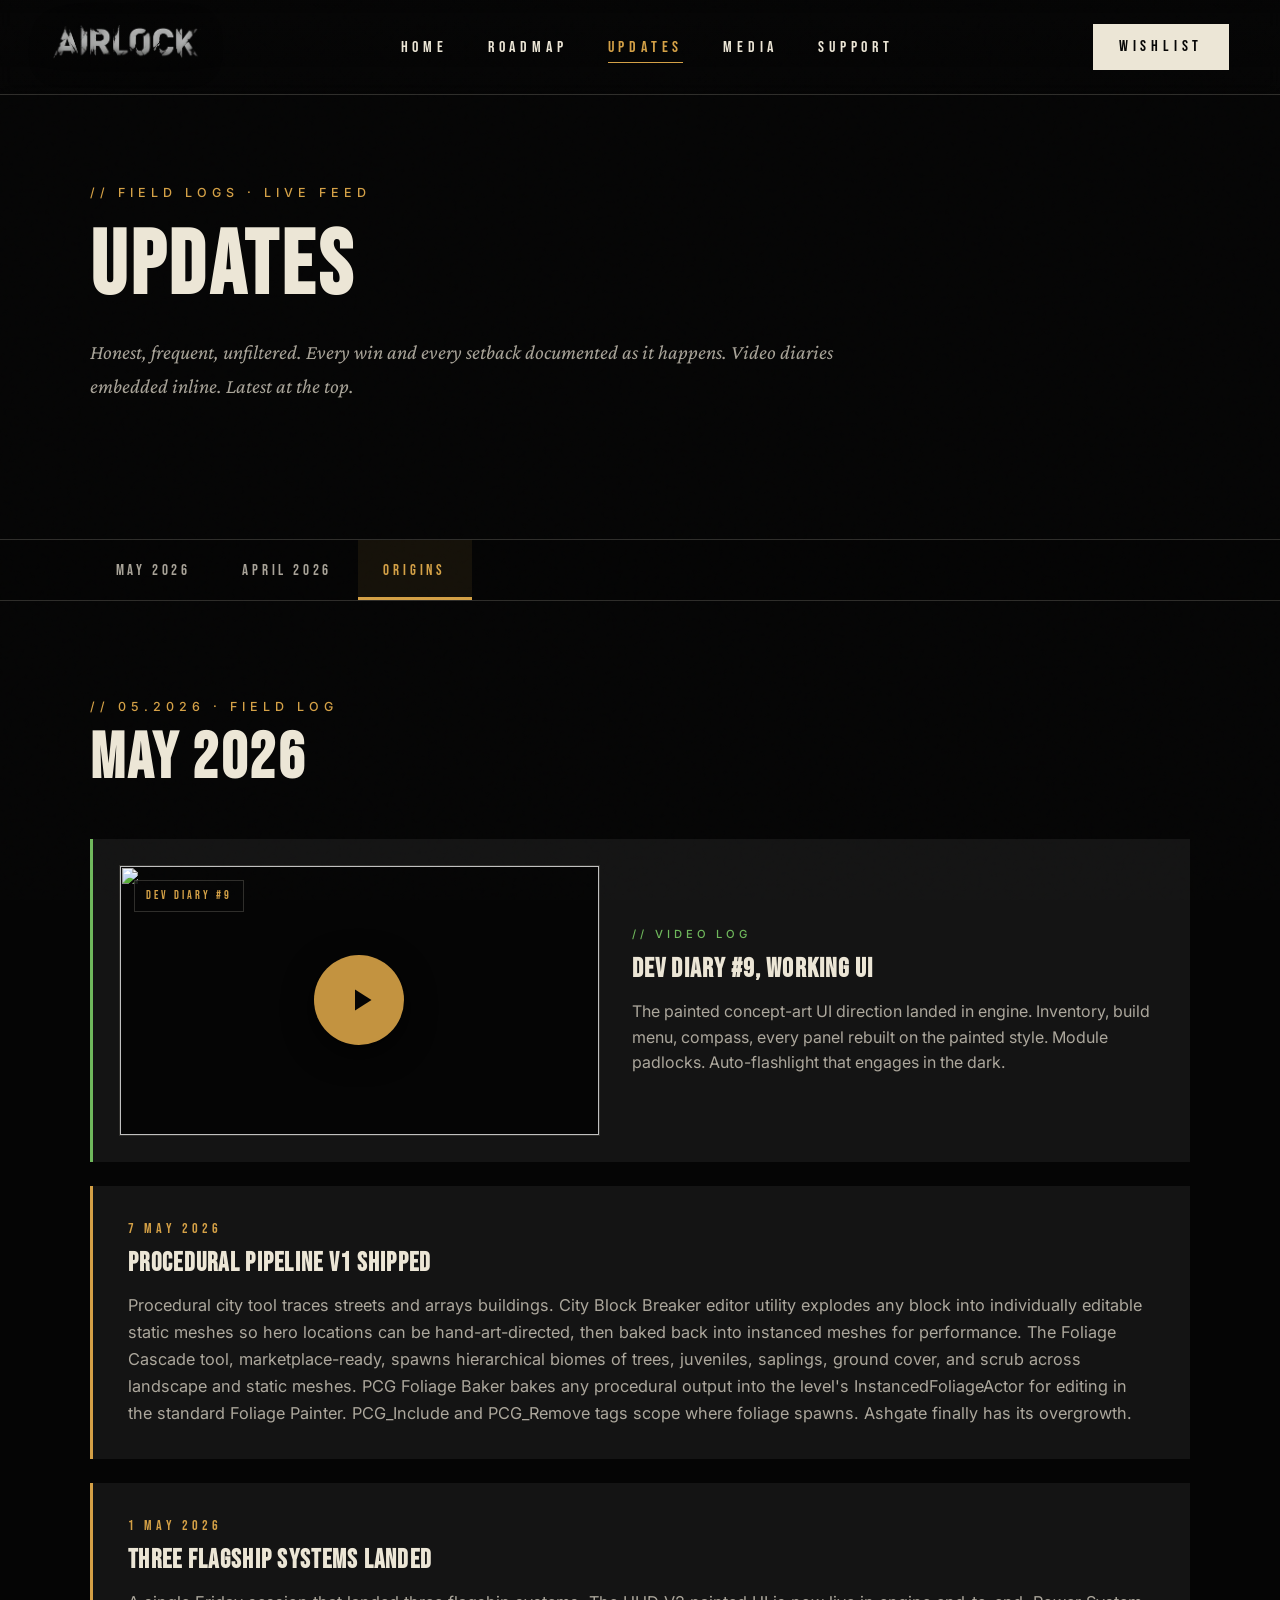
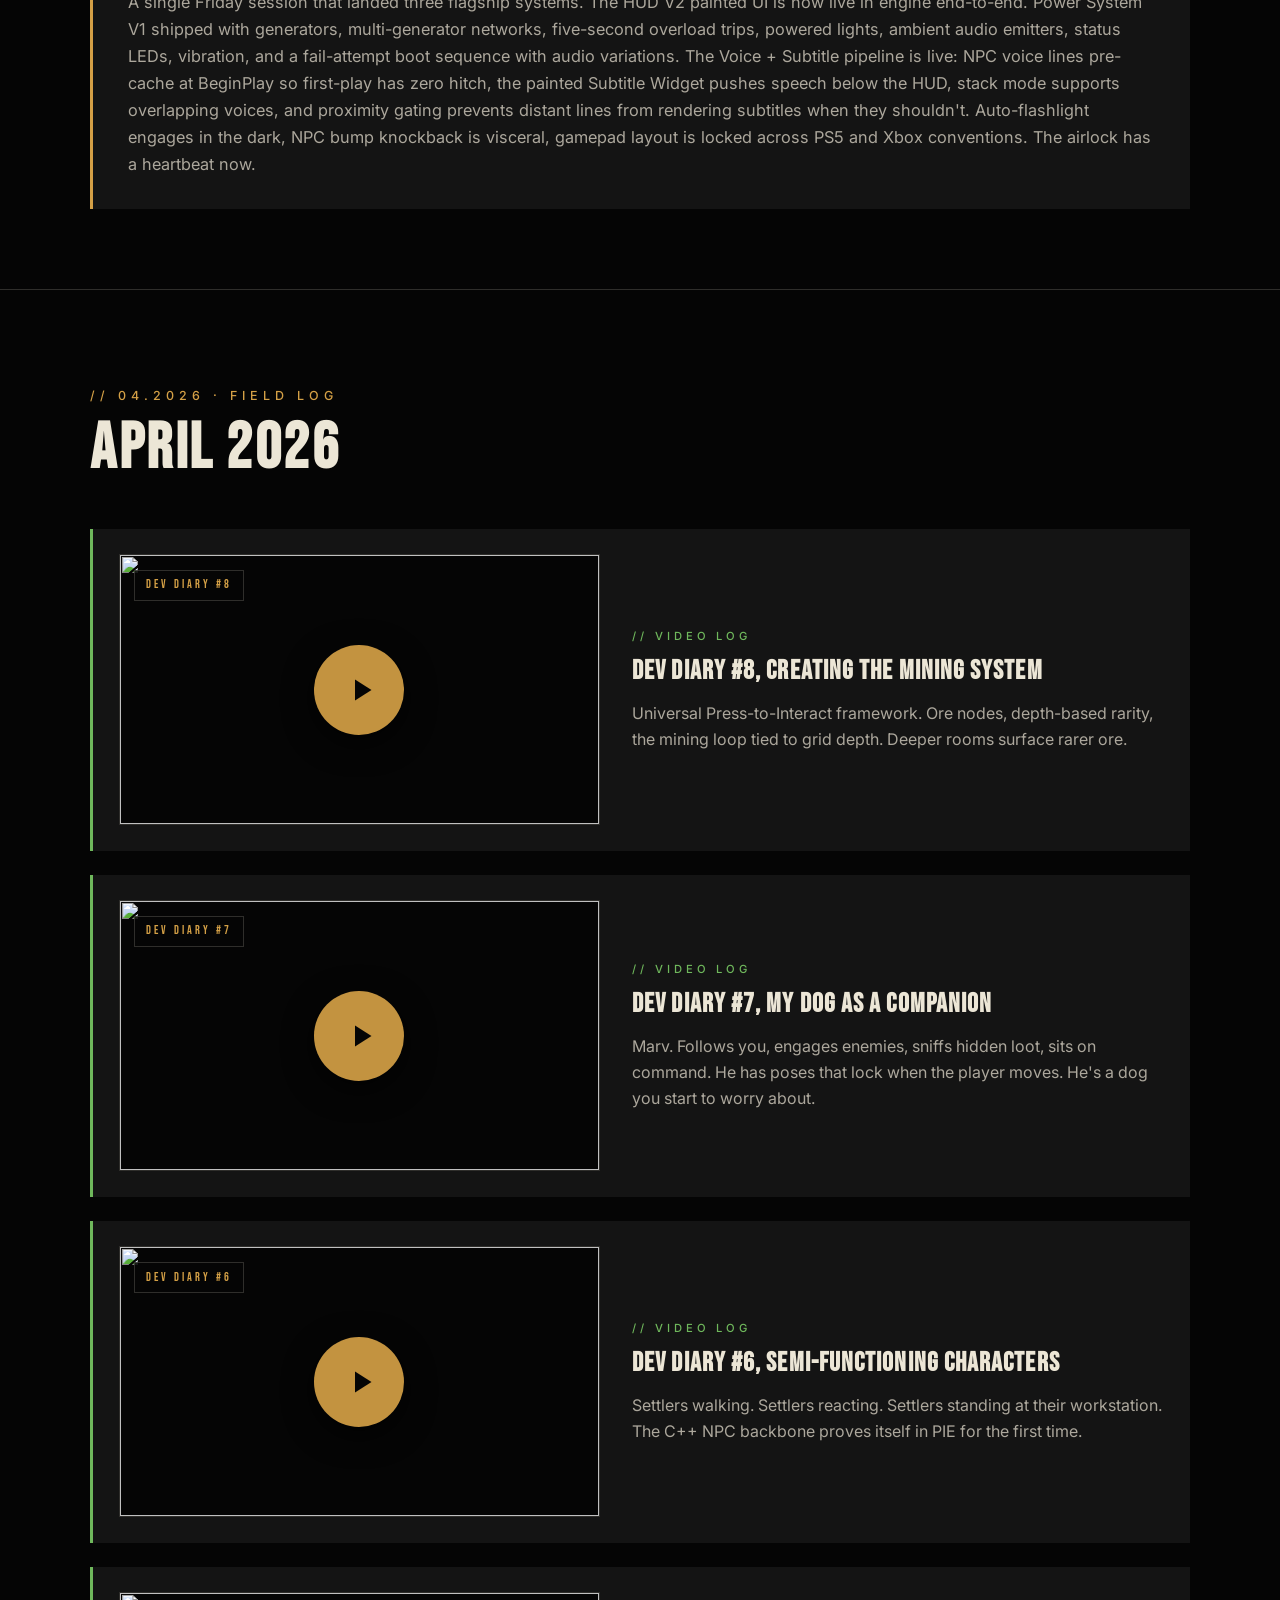
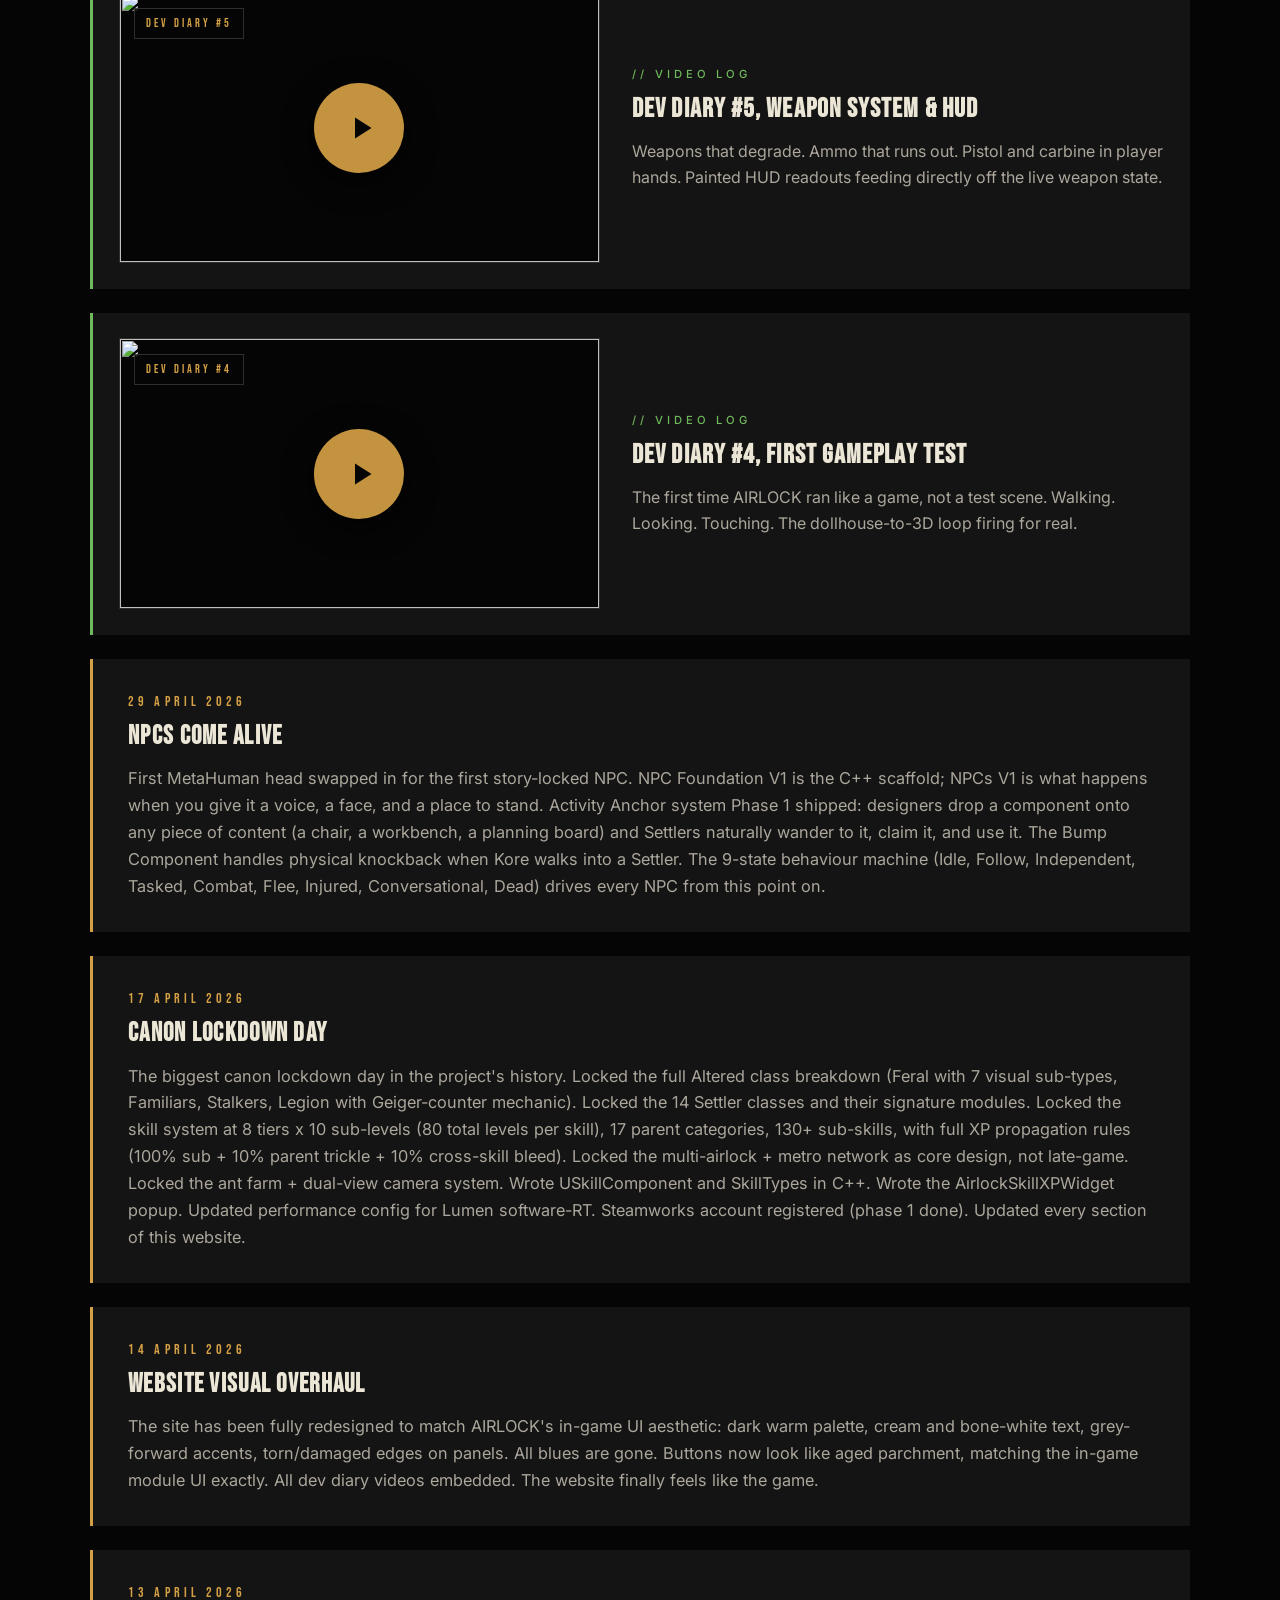
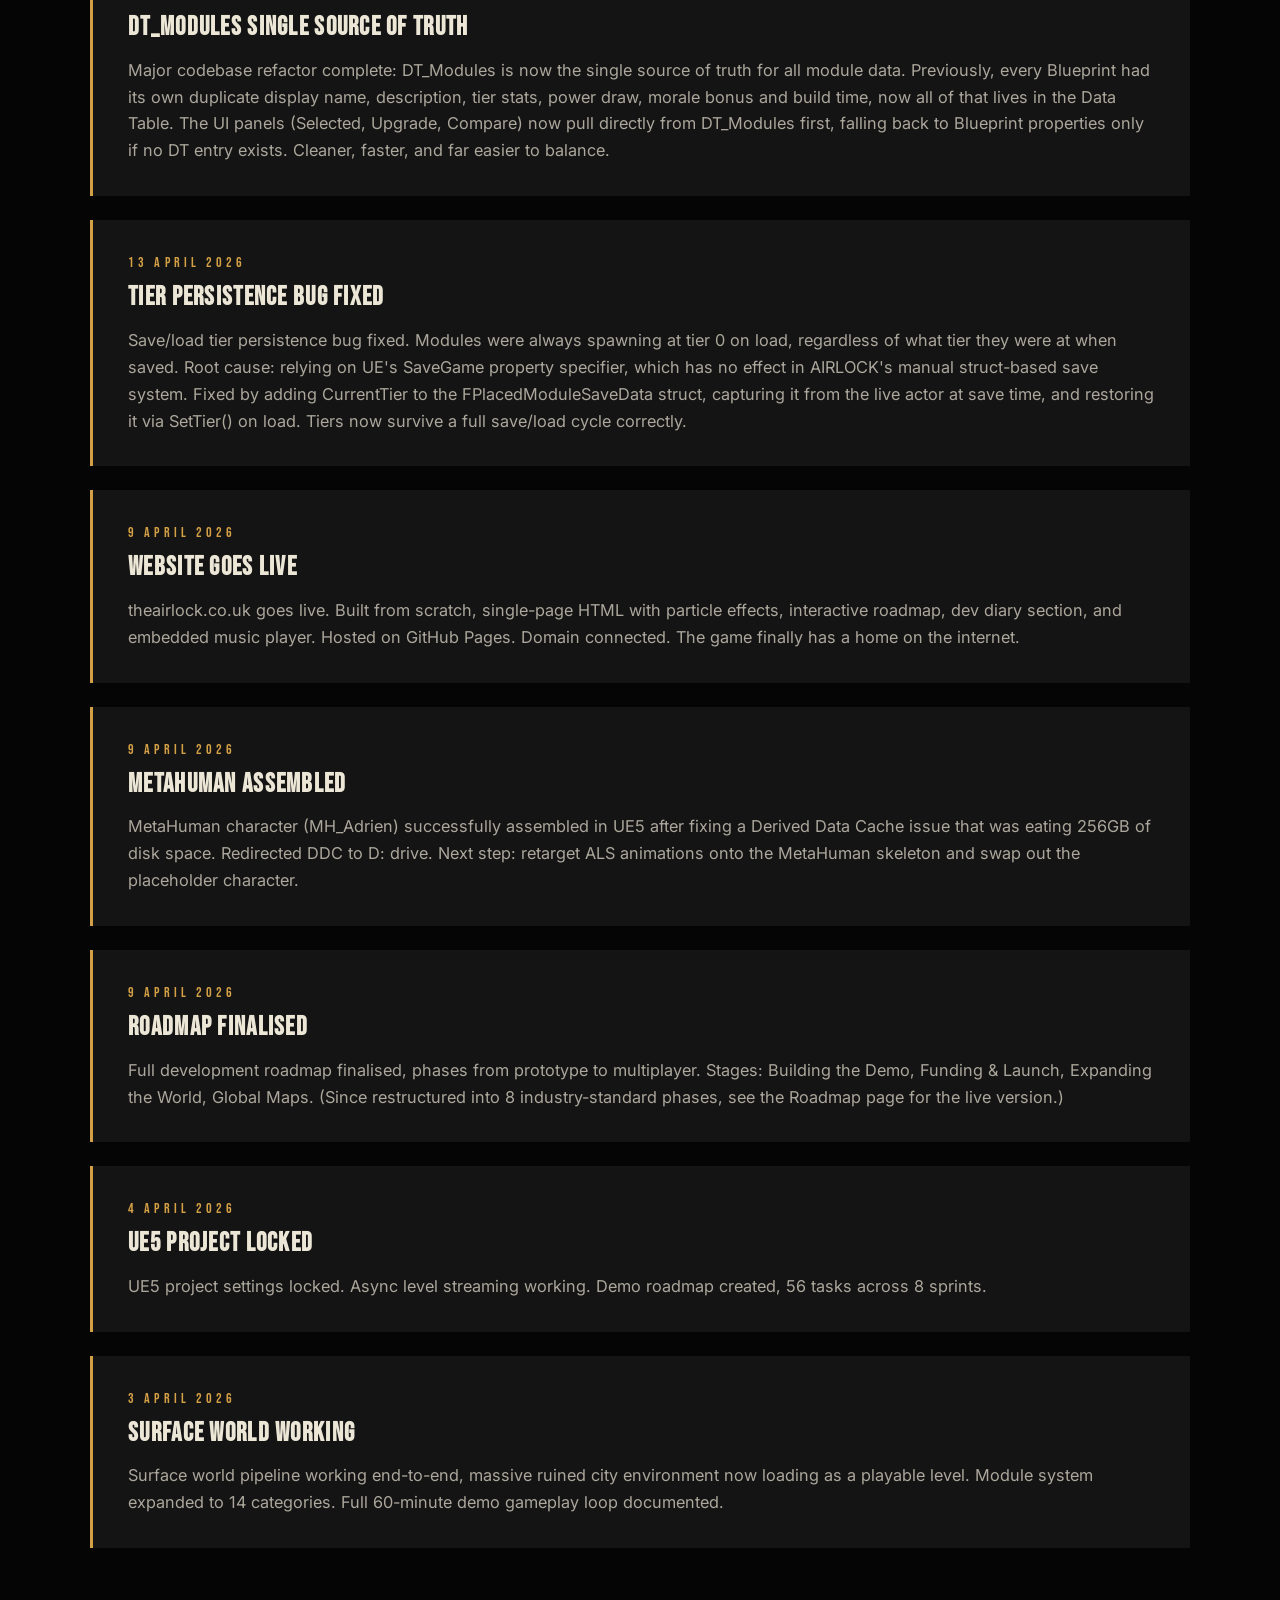
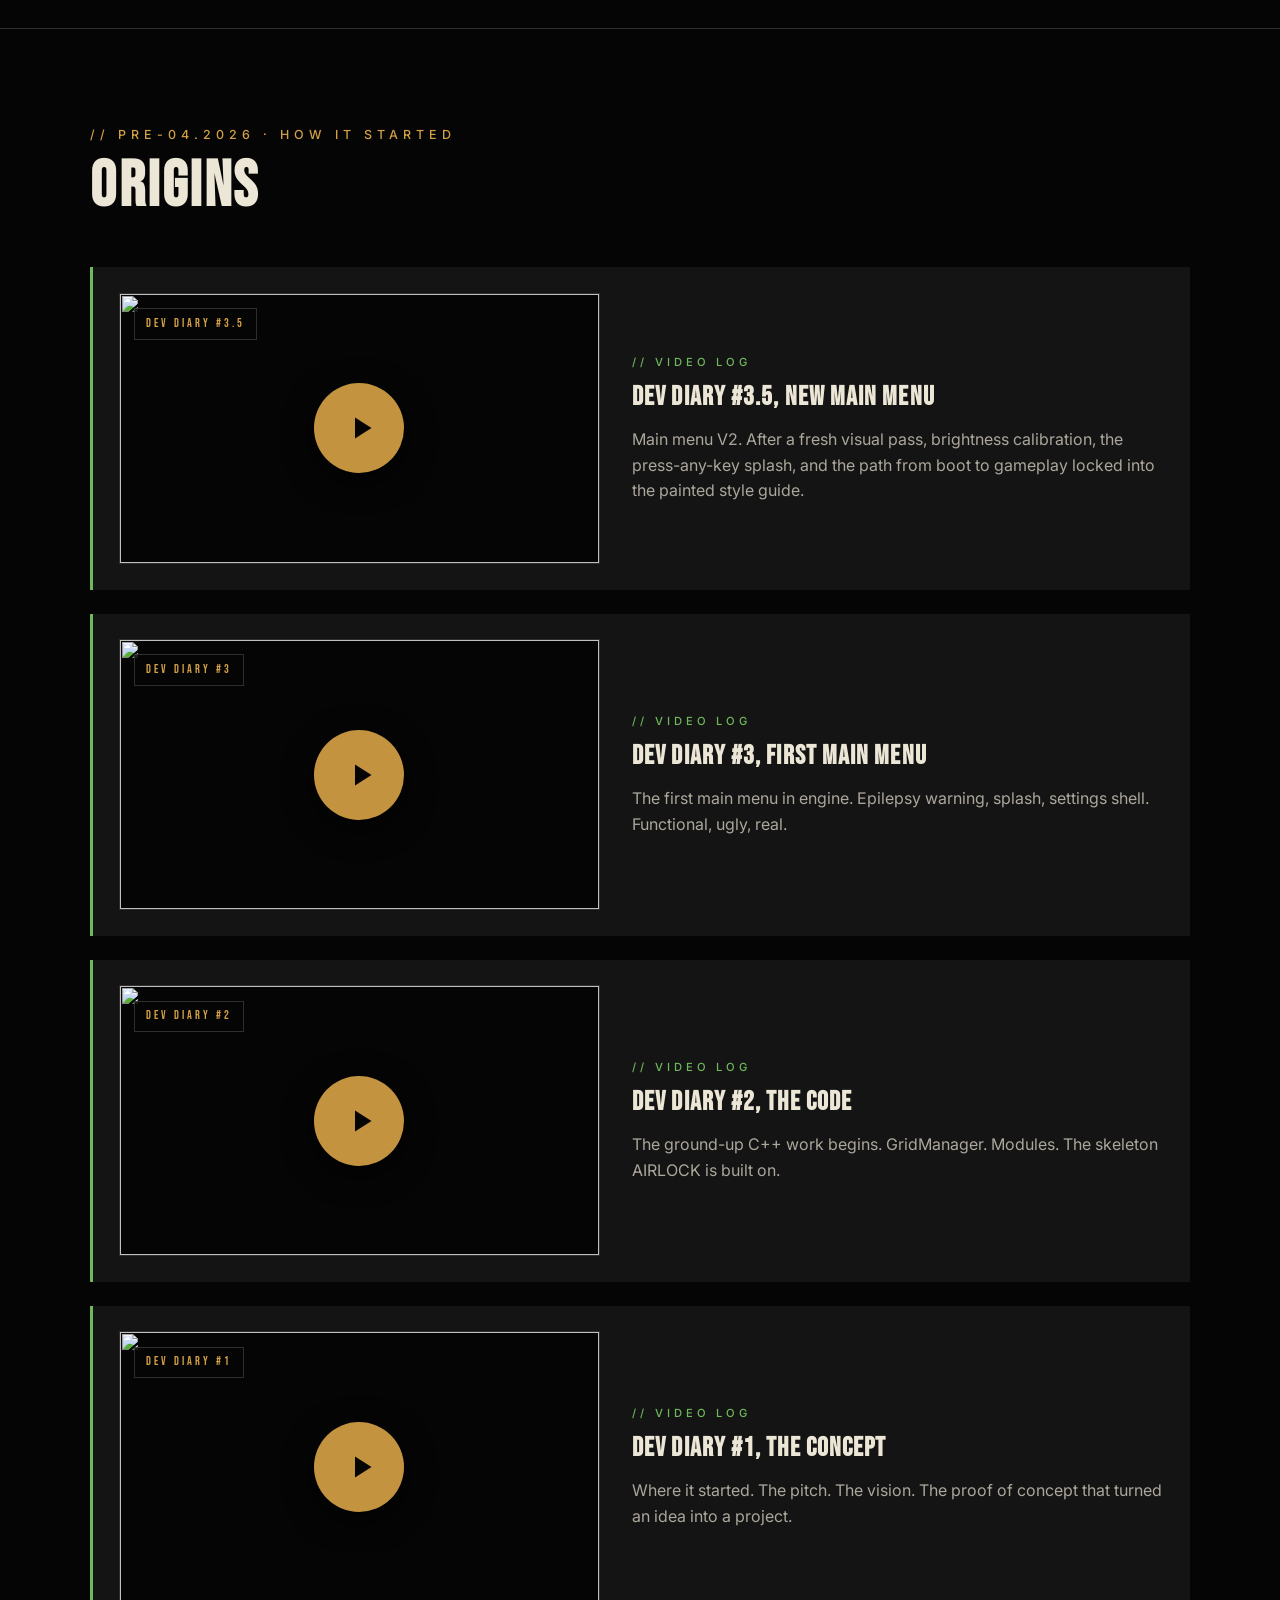
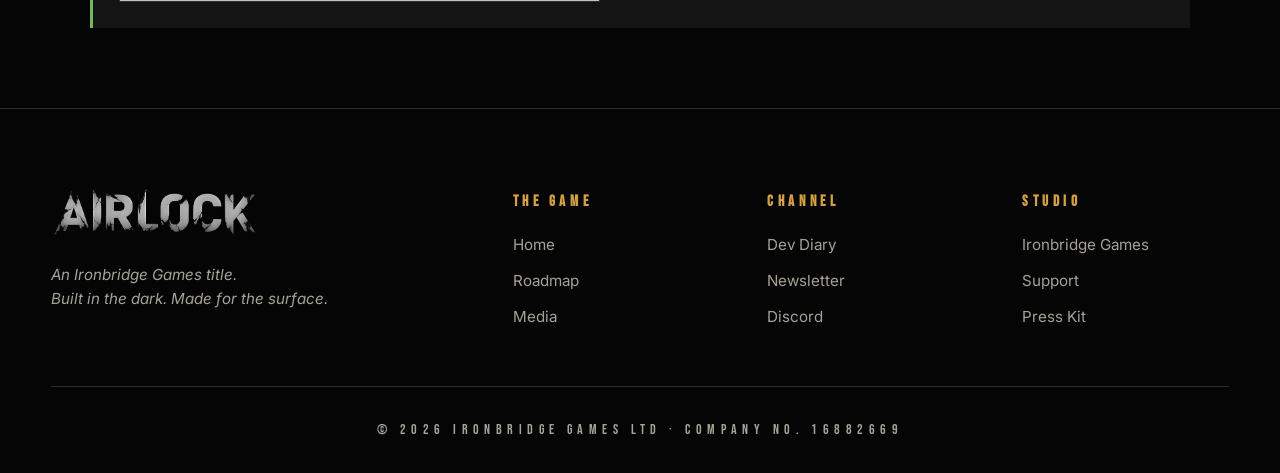
==== diary.html @ 24db6b89 "Comitting new site Updated Airlock Website, added more lore, added more Media." ====
<!DOCTYPE html>
<html lang="en">
<head>
    <meta charset="UTF-8">
    <meta name="viewport" content="width=device-width, initial-scale=1.0">
    <title>AIRLOCK , Dev Diary</title>
    <meta name="description" content="Honest, frequent, unfiltered AIRLOCK development updates by month.">
    <link rel="preconnect" href="https://fonts.googleapis.com">
    <link rel="preconnect" href="https://fonts.gstatic.com" crossorigin>
    <link href="https://fonts.googleapis.com/css2?family=Bebas+Neue&family=Crimson+Pro:ital,wght@0,400;0,500;1,400&family=Inter:wght@300;400;500;600&display=swap" rel="stylesheet">
    <style>
        :root {
            --black: #050505;
            --bg: #0A0A0A;
            --bg-2: #141414;
            --bg-3: #1C1C1C;
            --bone: #ECE6D6;
            --bone-dim: rgba(236, 230, 214, 0.7);
            --bone-faint: rgba(236, 230, 214, 0.18);
            --accent: #D4A046;
            --accent-bright: #E8B86C;
            --green: #6FB85C;
        }
        * { box-sizing: border-box; margin: 0; padding: 0; }
        html { scroll-behavior: smooth; }
        body {
            background: var(--black);
            color: var(--bone);
            font-family: 'Inter', system-ui, sans-serif;
            font-size: 17px;
            line-height: 1.65;
            min-height: 100vh;
            overflow-x: hidden;
        }
        body::before {
            content: '';
            position: fixed;
            inset: 0;
            pointer-events: none;
            opacity: 0.04;
            mix-blend-mode: overlay;
            background-image: url("data:image/svg+xml,%3Csvg viewBox='0 0 200 200' xmlns='http://www.w3.org/2000/svg'%3E%3Cfilter id='n'%3E%3CfeTurbulence type='fractalNoise' baseFrequency='0.85' numOctaves='3' /%3E%3C/filter%3E%3Crect width='100%25' height='100%25' filter='url(%23n)'/%3E%3C/svg%3E");
            z-index: 200;
        }
        nav {
            position: fixed; top: 0; left: 0; right: 0; z-index: 95;
            padding: 1.5rem 4%; display: flex; align-items: center; justify-content: space-between;
            background: linear-gradient(to bottom, rgba(5, 5, 5, 0.85), rgba(5, 5, 5, 0.5));
            transition: all 0.4s ease; backdrop-filter: blur(8px);
            border-bottom: 1px solid var(--bone-faint);
        }
        nav.scrolled { padding: 0.9rem 4%; background: rgba(5, 5, 5, 0.97); }
        .nav-logo img { height: 36px; filter: drop-shadow(0 4px 14px rgba(0, 0, 0, 0.85)); transition: transform 0.2s; }
        .nav-logo:hover img { transform: scale(1.04); }
        .nav-links { display: flex; gap: 2.5rem; list-style: none; }
        .nav-links a {
            color: var(--bone); text-decoration: none;
            font-family: 'Bebas Neue', sans-serif; font-size: 1rem;
            letter-spacing: 0.3em; text-transform: uppercase;
            transition: color 0.2s; position: relative;
        }
        .nav-links a::after {
            content: ''; position: absolute; bottom: -6px; left: 50%; right: 50%; height: 1px;
            background: var(--accent); transition: left 0.25s, right 0.25s;
        }
        .nav-links a:hover { color: var(--accent); }
        .nav-links a:hover::after { left: 0; right: 0; }
        .nav-links a.active { color: var(--accent); }
        .nav-links a.active::after { left: 0; right: 0; }
        .nav-cta {
            font-family: 'Bebas Neue', sans-serif; font-size: 1rem; letter-spacing: 0.3em;
            text-transform: uppercase; color: var(--black); background: var(--bone);
            padding: 0.6rem 1.6rem; text-decoration: none; transition: all 0.2s;
        }
        .nav-cta:hover { background: var(--accent); transform: translateY(-2px); }
        .nav-toggle { display: none; background: none; border: none; color: var(--bone); font-size: 1.5rem; cursor: pointer; padding: 0; }

        /* HERO */
        .page-hero { min-height: 60vh; display: flex; align-items: center; padding: 7rem 4% 4rem; border-bottom: 1px solid var(--bone-faint); position: relative; }
        .page-hero-content { max-width: 1100px; margin: 0 auto; width: 100%; }
        .page-hero-meta { font-family: 'Inter', sans-serif; font-weight: 500; font-size: 0.78rem; color: var(--accent); letter-spacing: 0.4em; text-transform: uppercase; margin-bottom: 1.2rem; }
        .page-title { font-family: 'Bebas Neue', sans-serif; font-size: clamp(3rem, 7vw, 6rem); letter-spacing: 0.04em; color: var(--bone); text-transform: uppercase; line-height: 1; margin-bottom: 1.5rem; }
        .page-hero-content > p { font-family: 'Crimson Pro', serif; font-style: italic; font-size: clamp(1.1rem, 1.6vw, 1.4rem); color: var(--bone-dim); max-width: 760px; }

        /* SUB-NAV (months) */
        .subnav {
            position: sticky; top: 76px; z-index: 80;
            background: rgba(5, 5, 5, 0.97); backdrop-filter: blur(8px);
            border-bottom: 1px solid var(--bone-faint);
        }
        .subnav-inner {
            display: flex; gap: 0;
            max-width: 1100px; margin: 0 auto;
            overflow-x: auto; scrollbar-width: thin;
        }
        .subnav-inner::-webkit-scrollbar { height: 4px; }
        .subnav-inner::-webkit-scrollbar-thumb { background: var(--bone-faint); }
        .subnav-item {
            font-family: 'Bebas Neue', sans-serif; font-size: 0.95rem;
            letter-spacing: 0.25em; text-transform: uppercase;
            padding: 1.1rem 1.6rem; color: var(--bone-dim);
            text-decoration: none; transition: color 0.2s, background 0.2s;
            white-space: nowrap; position: relative; flex-shrink: 0;
        }
        .subnav-item:hover { color: var(--bone); background: rgba(212, 160, 70, 0.04); }
        .subnav-item.active { color: var(--accent); background: rgba(212, 160, 70, 0.08); }
        .subnav-item::after {
            content: ''; position: absolute; bottom: 0; left: 50%; right: 50%;
            height: 3px; background: var(--accent); transition: left 0.25s, right 0.25s;
        }
        .subnav-item.active::after { left: 0; right: 0; }

        /* MONTH SECTIONS */
        .month-section {
            padding: 6rem 4% 5rem;
            border-bottom: 1px solid var(--bone-faint);
        }
        .month-section:last-of-type { border-bottom: none; }
        .month-header {
            max-width: 1100px; margin: 0 auto 3rem;
        }
        .month-meta {
            font-family: 'Inter', sans-serif; font-weight: 500;
            font-size: 0.78rem; color: var(--accent);
            letter-spacing: 0.4em; text-transform: uppercase;
            margin-bottom: 0.6rem;
        }
        .month-title {
            font-family: 'Bebas Neue', sans-serif;
            font-size: clamp(2.5rem, 5vw, 4rem); letter-spacing: 0.04em;
            color: var(--bone); text-transform: uppercase; line-height: 1.0;
        }
        .month-entries {
            max-width: 1100px; margin: 0 auto;
            display: flex; flex-direction: column; gap: 1.5rem;
        }

        /* TEXT ENTRY (existing style) */
        .diary-entry {
            background: var(--bg-2);
            padding: 2rem 2.2rem;
            border-left: 3px solid var(--accent);
            transition: border-color 0.25s, transform 0.25s;
        }
        .diary-entry:hover {
            border-left-color: var(--accent-bright);
            transform: translateX(4px);
        }
        .diary-date {
            font-family: 'Bebas Neue', sans-serif; font-size: 0.85rem;
            color: var(--accent); letter-spacing: 0.3em; text-transform: uppercase;
            margin-bottom: 0.6rem;
        }
        .diary-entry h3 {
            font-family: 'Bebas Neue', sans-serif; font-size: 1.6rem;
            color: var(--bone); letter-spacing: 0.05em;
            text-transform: uppercase; line-height: 1.1; margin-bottom: 0.9rem;
        }
        .diary-entry p {
            font-size: 1.02rem; color: var(--bone-dim); line-height: 1.65;
        }

        /* VIDEO CARD */
        .video-card {
            display: grid; grid-template-columns: 0.95fr 1.05fr;
            gap: 2rem; align-items: center;
            background: var(--bg-2);
            border-left: 3px solid var(--green);
            padding: 1.6rem;
            transition: border-color 0.25s, transform 0.25s;
        }
        .video-card:hover { border-left-color: var(--accent-bright); transform: translateX(4px); }
        .video-thumb {
            position: relative; aspect-ratio: 16/9; overflow: hidden;
            background: var(--black); cursor: pointer;
            border: 1px solid var(--bone-faint);
        }
        .video-thumb img { width: 100%; height: 100%; object-fit: cover; transition: transform 0.4s, filter 0.4s; }
        .video-thumb:hover img { transform: scale(1.04); filter: brightness(0.7); }
        .video-play {
            position: absolute; inset: 0; margin: auto;
            width: 90px; height: 90px; border-radius: 50%;
            background: rgba(212, 160, 70, 0.92); border: none; color: var(--black);
            cursor: pointer; display: flex; align-items: center; justify-content: center;
            box-shadow: 0 8px 30px rgba(0, 0, 0, 0.75);
            transition: transform 0.2s, background 0.2s;
        }
        .video-thumb:hover .video-play { transform: scale(1.08); background: var(--accent-bright); }
        .video-play svg { margin-left: 4px; }
        .video-tag {
            position: absolute; top: 0.9rem; left: 0.9rem;
            background: rgba(5, 5, 5, 0.85); color: var(--accent);
            padding: 0.3rem 0.7rem; font-family: 'Bebas Neue', sans-serif;
            font-size: 0.75rem; letter-spacing: 0.25em;
            border: 1px solid var(--bone-faint);
        }
        .video-meta { padding: 0.4rem 0; }
        .video-kicker {
            font-family: 'Inter', sans-serif; font-weight: 500;
            font-size: 0.7rem; color: var(--green);
            letter-spacing: 0.35em; text-transform: uppercase;
            margin-bottom: 0.7rem;
        }
        .video-title {
            font-family: 'Bebas Neue', sans-serif; font-size: 1.7rem;
            color: var(--bone); letter-spacing: 0.04em;
            text-transform: uppercase; line-height: 1.1; margin-bottom: 0.9rem;
        }
        .video-blurb { font-size: 1rem; color: var(--bone-dim); line-height: 1.6; }
        .video-card iframe {
            width: 100%; aspect-ratio: 16/9; border: none; display: block;
        }
        .video-card.playing { grid-template-columns: 1fr; }
        .video-card.playing .video-meta { display: none; }

        .month-empty { font-family: 'Crimson Pro', serif; font-style: italic; color: var(--bone-dim); }

        /* FOOTER */
        footer { background: var(--black); padding: 5rem 4% 2rem; border-top: 1px solid var(--bone-faint); }
        .footer-grid { display: grid; grid-template-columns: 2fr 1fr 1fr 1fr; gap: 3rem; max-width: 1300px; margin: 0 auto 3rem; }
        .footer-brand img { height: 50px; margin-bottom: 1rem; }
        .footer-brand p { color: var(--bone-dim); font-style: italic; font-size: 0.95rem; line-height: 1.6; }
        .footer-col h5 { font-family: 'Bebas Neue', sans-serif; font-size: 0.95rem; letter-spacing: 0.3em; color: var(--accent); text-transform: uppercase; margin-bottom: 1rem; }
        .footer-col ul { list-style: none; }
        .footer-col li { margin-bottom: 0.5rem; }
        .footer-col a { color: var(--bone-dim); text-decoration: none; font-size: 0.95rem; transition: color 0.2s; }
        .footer-col a:hover { color: var(--bone); }
        .footer-bottom { text-align: center; color: var(--bone-dim); font-family: 'Bebas Neue', sans-serif; font-size: 0.85rem; letter-spacing: 0.4em; padding-top: 2rem; border-top: 1px solid var(--bone-faint); max-width: 1300px; margin: 0 auto; }

        .reveal { opacity: 0; transform: translateY(30px); transition: opacity 0.9s ease, transform 0.9s ease; }
        .reveal.visible { opacity: 1; transform: translateY(0); }

        @media (max-width: 1100px) {
            .nav-links { display: none; position: absolute; top: 100%; left: 0; right: 0; background: rgba(5, 5, 5, 0.98); flex-direction: column; padding: 2rem; gap: 1.5rem; border-bottom: 1px solid var(--bone-faint); }
            .nav-links.open { display: flex; }
            .nav-toggle { display: block; }
        }
        @media (max-width: 800px) {
            .video-card { grid-template-columns: 1fr; }
            .footer-grid { grid-template-columns: 1fr; }
        }
    </style>
</head>
<body>

    <!-- NAV -->
    <nav id="nav">
        <a href="index.html" class="nav-logo"><img src="airlock_menulogo.png" alt="AIRLOCK"></a>
        <button class="nav-toggle" id="navToggle" aria-label="Menu">☰</button>
        <ul class="nav-links" id="navLinks">
            <li><a href="index.html">Home</a></li>
            <li><a href="roadmap.html">Roadmap</a></li>
            <li><a href="diary.html" class="active">Updates</a></li>
            <li><a href="media.html">Media</a></li>
            <li><a href="index.html#support">Support</a></li>
        </ul>
        <a href="#" class="nav-cta">Wishlist</a>
    </nav>

    <!-- PAGE HERO -->
    <section class="page-hero">
        <div class="page-hero-content">
            <div class="page-hero-meta">// Field Logs · Live Feed</div>
            <h1 class="page-title">Updates</h1>
            <p>Honest, frequent, unfiltered. Every win and every setback documented as it happens. Video diaries embedded inline. Latest at the top.</p>
        </div>
    </section>

    <!-- MONTH SUB-NAV -->
    <div class="subnav" id="subnav">
        <div class="subnav-inner">
            <a href="#may-2026" class="subnav-item" data-target="may-2026">May 2026</a>
            <a href="#april-2026" class="subnav-item" data-target="april-2026">April 2026</a>
            <a href="#origins" class="subnav-item" data-target="origins">Origins</a>
        </div>
    </div>

    <section class="month-section reveal" id="may-2026">
        <header class="month-header">
            <div class="month-meta">// 05.2026 · Field Log</div>
            <h2 class="month-title">May 2026</h2>
        </header>
        <div class="month-entries">
            <article class="video-card reveal" data-vid="jkKNAZXYc6Q">
                <div class="video-thumb">
                    <img src="https://img.youtube.com/vi/jkKNAZXYc6Q/maxresdefault.jpg" alt="" loading="lazy">
                    <button class="video-play" aria-label="Play"><svg viewBox="0 0 24 24" width="36" height="36" fill="currentColor"><path d="M8 5v14l11-7z"/></svg></button>
                    <div class="video-tag">DEV DIARY #9</div>
                </div>
                <div class="video-meta">
                    <div class="video-kicker">// VIDEO LOG</div>
                    <h3 class="video-title">Dev Diary #9, Working UI</h3>
                    <p class="video-blurb">The painted concept-art UI direction landed in engine. Inventory, build menu, compass, every panel rebuilt on the painted style. Module padlocks. Auto-flashlight that engages in the dark.</p>
                </div>
            </article>
            <article class="diary-entry reveal">
                <div class="diary-date">7 May 2026</div>
                <h3>Procedural Pipeline V1 shipped</h3>
                <p>Procedural city tool traces streets and arrays buildings. City Block Breaker editor utility explodes any block into individually editable static meshes so hero locations can be hand-art-directed, then baked back into instanced meshes for performance. The Foliage Cascade tool, marketplace-ready, spawns hierarchical biomes of trees, juveniles, saplings, ground cover, and scrub across landscape and static meshes. PCG Foliage Baker bakes any procedural output into the level's InstancedFoliageActor for editing in the standard Foliage Painter. PCG_Include and PCG_Remove tags scope where foliage spawns. Ashgate finally has its overgrowth.</p>
            </article>
            <article class="diary-entry reveal">
                <div class="diary-date">1 May 2026</div>
                <h3>Three flagship systems landed</h3>
                <p>A single Friday session that landed three flagship systems. The HUD V2 painted UI is now live in engine end-to-end. Power System V1 shipped with generators, multi-generator networks, five-second overload trips, powered lights, ambient audio emitters, status LEDs, vibration, and a fail-attempt boot sequence with audio variations. The Voice + Subtitle pipeline is live: NPC voice lines pre-cache at BeginPlay so first-play has zero hitch, the painted Subtitle Widget pushes speech below the HUD, stack mode supports overlapping voices, and proximity gating prevents distant lines from rendering subtitles when they shouldn't. Auto-flashlight engages in the dark, NPC bump knockback is visceral, gamepad layout is locked across PS5 and Xbox conventions. The airlock has a heartbeat now.</p>
            </article>
        </div>
    </section>
    <section class="month-section reveal" id="april-2026">
        <header class="month-header">
            <div class="month-meta">// 04.2026 · Field Log</div>
            <h2 class="month-title">April 2026</h2>
        </header>
        <div class="month-entries">
            <article class="video-card reveal" data-vid="5_p4QZIDfz0">
                <div class="video-thumb">
                    <img src="https://img.youtube.com/vi/5_p4QZIDfz0/maxresdefault.jpg" alt="" loading="lazy">
                    <button class="video-play" aria-label="Play"><svg viewBox="0 0 24 24" width="36" height="36" fill="currentColor"><path d="M8 5v14l11-7z"/></svg></button>
                    <div class="video-tag">DEV DIARY #8</div>
                </div>
                <div class="video-meta">
                    <div class="video-kicker">// VIDEO LOG</div>
                    <h3 class="video-title">Dev Diary #8, Creating the Mining System</h3>
                    <p class="video-blurb">Universal Press-to-Interact framework. Ore nodes, depth-based rarity, the mining loop tied to grid depth. Deeper rooms surface rarer ore.</p>
                </div>
            </article>
            <article class="video-card reveal" data-vid="yvhs73xOKz0">
                <div class="video-thumb">
                    <img src="https://img.youtube.com/vi/yvhs73xOKz0/maxresdefault.jpg" alt="" loading="lazy">
                    <button class="video-play" aria-label="Play"><svg viewBox="0 0 24 24" width="36" height="36" fill="currentColor"><path d="M8 5v14l11-7z"/></svg></button>
                    <div class="video-tag">DEV DIARY #7</div>
                </div>
                <div class="video-meta">
                    <div class="video-kicker">// VIDEO LOG</div>
                    <h3 class="video-title">Dev Diary #7, My Dog as a Companion</h3>
                    <p class="video-blurb">Marv. Follows you, engages enemies, sniffs hidden loot, sits on command. He has poses that lock when the player moves. He's a dog you start to worry about.</p>
                </div>
            </article>
            <article class="video-card reveal" data-vid="0SJlhL-wPT0">
                <div class="video-thumb">
                    <img src="https://img.youtube.com/vi/0SJlhL-wPT0/maxresdefault.jpg" alt="" loading="lazy">
                    <button class="video-play" aria-label="Play"><svg viewBox="0 0 24 24" width="36" height="36" fill="currentColor"><path d="M8 5v14l11-7z"/></svg></button>
                    <div class="video-tag">DEV DIARY #6</div>
                </div>
                <div class="video-meta">
                    <div class="video-kicker">// VIDEO LOG</div>
                    <h3 class="video-title">Dev Diary #6, Semi-Functioning Characters</h3>
                    <p class="video-blurb">Settlers walking. Settlers reacting. Settlers standing at their workstation. The C++ NPC backbone proves itself in PIE for the first time.</p>
                </div>
            </article>
            <article class="video-card reveal" data-vid="J-m2STKvmeA">
                <div class="video-thumb">
                    <img src="https://img.youtube.com/vi/J-m2STKvmeA/maxresdefault.jpg" alt="" loading="lazy">
                    <button class="video-play" aria-label="Play"><svg viewBox="0 0 24 24" width="36" height="36" fill="currentColor"><path d="M8 5v14l11-7z"/></svg></button>
                    <div class="video-tag">DEV DIARY #5</div>
                </div>
                <div class="video-meta">
                    <div class="video-kicker">// VIDEO LOG</div>
                    <h3 class="video-title">Dev Diary #5, Weapon System & HUD</h3>
                    <p class="video-blurb">Weapons that degrade. Ammo that runs out. Pistol and carbine in player hands. Painted HUD readouts feeding directly off the live weapon state.</p>
                </div>
            </article>
            <article class="video-card reveal" data-vid="5ImnDOJfiEc">
                <div class="video-thumb">
                    <img src="https://img.youtube.com/vi/5ImnDOJfiEc/maxresdefault.jpg" alt="" loading="lazy">
                    <button class="video-play" aria-label="Play"><svg viewBox="0 0 24 24" width="36" height="36" fill="currentColor"><path d="M8 5v14l11-7z"/></svg></button>
                    <div class="video-tag">DEV DIARY #4</div>
                </div>
                <div class="video-meta">
                    <div class="video-kicker">// VIDEO LOG</div>
                    <h3 class="video-title">Dev Diary #4, First Gameplay Test</h3>
                    <p class="video-blurb">The first time AIRLOCK ran like a game, not a test scene. Walking. Looking. Touching. The dollhouse-to-3D loop firing for real.</p>
                </div>
            </article>
            <article class="diary-entry reveal">
                <div class="diary-date">29 April 2026</div>
                <h3>NPCs come alive</h3>
                <p>First MetaHuman head swapped in for the first story-locked NPC. NPC Foundation V1 is the C++ scaffold; NPCs V1 is what happens when you give it a voice, a face, and a place to stand. Activity Anchor system Phase 1 shipped: designers drop a component onto any piece of content (a chair, a workbench, a planning board) and Settlers naturally wander to it, claim it, and use it. The Bump Component handles physical knockback when Kore walks into a Settler. The 9-state behaviour machine (Idle, Follow, Independent, Tasked, Combat, Flee, Injured, Conversational, Dead) drives every NPC from this point on.</p>
            </article>
            <article class="diary-entry reveal">
                <div class="diary-date">17 April 2026</div>
                <h3>Canon lockdown day</h3>
                <p>The biggest canon lockdown day in the project's history. Locked the full Altered class breakdown (Feral with 7 visual sub-types, Familiars, Stalkers, Legion with Geiger-counter mechanic). Locked the 14 Settler classes and their signature modules. Locked the skill system at 8 tiers x 10 sub-levels (80 total levels per skill), 17 parent categories, 130+ sub-skills, with full XP propagation rules (100% sub + 10% parent trickle + 10% cross-skill bleed). Locked the multi-airlock + metro network as core design, not late-game. Locked the ant farm + dual-view camera system. Wrote USkillComponent and SkillTypes in C++. Wrote the AirlockSkillXPWidget popup. Updated performance config for Lumen software-RT. Steamworks account registered (phase 1 done). Updated every section of this website.</p>
            </article>
            <article class="diary-entry reveal">
                <div class="diary-date">14 April 2026</div>
                <h3>Website visual overhaul</h3>
                <p>The site has been fully redesigned to match AIRLOCK's in-game UI aesthetic: dark warm palette, cream and bone-white text, grey-forward accents, torn/damaged edges on panels. All blues are gone. Buttons now look like aged parchment, matching the in-game module UI exactly. All dev diary videos embedded. The website finally feels like the game.</p>
            </article>
            <article class="diary-entry reveal">
                <div class="diary-date">13 April 2026</div>
                <h3>DT_Modules single source of truth</h3>
                <p>Major codebase refactor complete: DT_Modules is now the single source of truth for all module data. Previously, every Blueprint had its own duplicate display name, description, tier stats, power draw, morale bonus and build time, now all of that lives in the Data Table. The UI panels (Selected, Upgrade, Compare) now pull directly from DT_Modules first, falling back to Blueprint properties only if no DT entry exists. Cleaner, faster, and far easier to balance.</p>
            </article>
            <article class="diary-entry reveal">
                <div class="diary-date">13 April 2026</div>
                <h3>Tier persistence bug fixed</h3>
                <p>Save/load tier persistence bug fixed. Modules were always spawning at tier 0 on load, regardless of what tier they were at when saved. Root cause: relying on UE's SaveGame property specifier, which has no effect in AIRLOCK's manual struct-based save system. Fixed by adding CurrentTier to the FPlacedModuleSaveData struct, capturing it from the live actor at save time, and restoring it via SetTier() on load. Tiers now survive a full save/load cycle correctly.</p>
            </article>
            <article class="diary-entry reveal">
                <div class="diary-date">9 April 2026</div>
                <h3>Website goes live</h3>
                <p>theairlock.co.uk goes live. Built from scratch, single-page HTML with particle effects, interactive roadmap, dev diary section, and embedded music player. Hosted on GitHub Pages. Domain connected. The game finally has a home on the internet.</p>
            </article>
            <article class="diary-entry reveal">
                <div class="diary-date">9 April 2026</div>
                <h3>MetaHuman assembled</h3>
                <p>MetaHuman character (MH_Adrien) successfully assembled in UE5 after fixing a Derived Data Cache issue that was eating 256GB of disk space. Redirected DDC to D: drive. Next step: retarget ALS animations onto the MetaHuman skeleton and swap out the placeholder character.</p>
            </article>
            <article class="diary-entry reveal">
                <div class="diary-date">9 April 2026</div>
                <h3>Roadmap finalised</h3>
                <p>Full development roadmap finalised, phases from prototype to multiplayer. Stages: Building the Demo, Funding & Launch, Expanding the World, Global Maps. (Since restructured into 8 industry-standard phases, see the Roadmap page for the live version.)</p>
            </article>
            <article class="diary-entry reveal">
                <div class="diary-date">4 April 2026</div>
                <h3>UE5 project locked</h3>
                <p>UE5 project settings locked. Async level streaming working. Demo roadmap created, 56 tasks across 8 sprints.</p>
            </article>
            <article class="diary-entry reveal">
                <div class="diary-date">3 April 2026</div>
                <h3>Surface world working</h3>
                <p>Surface world pipeline working end-to-end, massive ruined city environment now loading as a playable level. Module system expanded to 14 categories. Full 60-minute demo gameplay loop documented.</p>
            </article>
        </div>
    </section>
    <section class="month-section reveal" id="origins">
        <header class="month-header">
            <div class="month-meta">// Pre-04.2026 · How It Started</div>
            <h2 class="month-title">Origins</h2>
        </header>
        <div class="month-entries">
            <article class="video-card reveal" data-vid="eYbaZtMVxZ8">
                <div class="video-thumb">
                    <img src="https://img.youtube.com/vi/eYbaZtMVxZ8/maxresdefault.jpg" alt="" loading="lazy">
                    <button class="video-play" aria-label="Play"><svg viewBox="0 0 24 24" width="36" height="36" fill="currentColor"><path d="M8 5v14l11-7z"/></svg></button>
                    <div class="video-tag">DEV DIARY #3.5</div>
                </div>
                <div class="video-meta">
                    <div class="video-kicker">// VIDEO LOG</div>
                    <h3 class="video-title">Dev Diary #3.5, New Main Menu</h3>
                    <p class="video-blurb">Main menu V2. After a fresh visual pass, brightness calibration, the press-any-key splash, and the path from boot to gameplay locked into the painted style guide.</p>
                </div>
            </article>
            <article class="video-card reveal" data-vid="E_qn8X-d1qo">
                <div class="video-thumb">
                    <img src="https://img.youtube.com/vi/E_qn8X-d1qo/maxresdefault.jpg" alt="" loading="lazy">
                    <button class="video-play" aria-label="Play"><svg viewBox="0 0 24 24" width="36" height="36" fill="currentColor"><path d="M8 5v14l11-7z"/></svg></button>
                    <div class="video-tag">DEV DIARY #3</div>
                </div>
                <div class="video-meta">
                    <div class="video-kicker">// VIDEO LOG</div>
                    <h3 class="video-title">Dev Diary #3, First Main Menu</h3>
                    <p class="video-blurb">The first main menu in engine. Epilepsy warning, splash, settings shell. Functional, ugly, real.</p>
                </div>
            </article>
            <article class="video-card reveal" data-vid="oiayvFF2z84">
                <div class="video-thumb">
                    <img src="https://img.youtube.com/vi/oiayvFF2z84/maxresdefault.jpg" alt="" loading="lazy">
                    <button class="video-play" aria-label="Play"><svg viewBox="0 0 24 24" width="36" height="36" fill="currentColor"><path d="M8 5v14l11-7z"/></svg></button>
                    <div class="video-tag">DEV DIARY #2</div>
                </div>
                <div class="video-meta">
                    <div class="video-kicker">// VIDEO LOG</div>
                    <h3 class="video-title">Dev Diary #2, The Code</h3>
                    <p class="video-blurb">The ground-up C++ work begins. GridManager. Modules. The skeleton AIRLOCK is built on.</p>
                </div>
            </article>
            <article class="video-card reveal" data-vid="ebCsXnsQUGc">
                <div class="video-thumb">
                    <img src="https://img.youtube.com/vi/ebCsXnsQUGc/maxresdefault.jpg" alt="" loading="lazy">
                    <button class="video-play" aria-label="Play"><svg viewBox="0 0 24 24" width="36" height="36" fill="currentColor"><path d="M8 5v14l11-7z"/></svg></button>
                    <div class="video-tag">DEV DIARY #1</div>
                </div>
                <div class="video-meta">
                    <div class="video-kicker">// VIDEO LOG</div>
                    <h3 class="video-title">Dev Diary #1, The Concept</h3>
                    <p class="video-blurb">Where it started. The pitch. The vision. The proof of concept that turned an idea into a project.</p>
                </div>
            </article>
        </div>
    </section>

    <!-- FOOTER -->
    <footer>
        <div class="footer-grid">
            <div class="footer-brand">
                <img src="airlock_menulogo.png" alt="AIRLOCK">
                <p>An Ironbridge Games title.<br>Built in the dark. Made for the surface.</p>
            </div>
            <div class="footer-col">
                <h5>The Game</h5>
                <ul>
                    <li><a href="index.html">Home</a></li>
                    <li><a href="roadmap.html">Roadmap</a></li>
                    <li><a href="media.html">Media</a></li>
                </ul>
            </div>
            <div class="footer-col">
                <h5>Channel</h5>
                <ul>
                    <li><a href="diary.html">Dev Diary</a></li>
                    <li><a href="index.html#newsletter">Newsletter</a></li>
                    <li><a href="#">Discord</a></li>
                </ul>
            </div>
            <div class="footer-col">
                <h5>Studio</h5>
                <ul>
                    <li><a href="#">Ironbridge Games</a></li>
                    <li><a href="index.html#support">Support</a></li>
                    <li><a href="#">Press Kit</a></li>
                </ul>
            </div>
        </div>
        <div class="footer-bottom">© 2026 Ironbridge Games Ltd · Company No. 16882669</div>
    </footer>

    <script>
        const nav = document.getElementById('nav');
        function onScroll() {
            if (window.scrollY > 80) nav.classList.add('scrolled'); else nav.classList.remove('scrolled');
        }
        window.addEventListener('scroll', onScroll, { passive: true });
        onScroll();

        const navToggle = document.getElementById('navToggle');
        const navLinks = document.getElementById('navLinks');
        if (navToggle) navToggle.addEventListener('click', () => navLinks.classList.toggle('open'));

        const observer = new IntersectionObserver((entries) => {
            entries.forEach(e => {
                if (e.isIntersecting) { e.target.classList.add('visible'); observer.unobserve(e.target); }
            });
        }, { threshold: 0.12, rootMargin: '0px 0px -60px 0px' });
        document.querySelectorAll('.reveal').forEach(el => observer.observe(el));

        // === SCROLLSPY for month sub-nav ===
        const months = document.querySelectorAll('.month-section');
        const subnavItems = document.querySelectorAll('.subnav-item');
        const subnavInner = document.querySelector('.subnav-inner');

        function setActiveSubnav(id) {
            subnavItems.forEach(item => {
                if (item.dataset.target === id) {
                    item.classList.add('active');
                    if (subnavInner && item.offsetWidth) {
                        const itemLeft = item.offsetLeft;
                        const itemRight = itemLeft + item.offsetWidth;
                        const navLeft = subnavInner.scrollLeft;
                        const navRight = navLeft + subnavInner.clientWidth;
                        if (itemLeft < navLeft || itemRight > navRight) {
                            subnavInner.scrollTo({
                                left: itemLeft - subnavInner.clientWidth / 2 + item.offsetWidth / 2,
                                behavior: 'smooth'
                            });
                        }
                    }
                } else {
                    item.classList.remove('active');
                }
            });
        }

        const spyObserver = new IntersectionObserver((entries) => {
            let best = null;
            entries.forEach(entry => {
                if (entry.isIntersecting) {
                    if (!best || entry.intersectionRatio > best.intersectionRatio) {
                        best = entry;
                    }
                }
            });
            if (best) setActiveSubnav(best.target.id);
        }, {
            rootMargin: '-150px 0px -50% 0px',
            threshold: [0, 0.25, 0.5, 0.75, 1]
        });
        months.forEach(m => spyObserver.observe(m));
        if (months.length) setActiveSubnav(months[0].id);

        // === VIDEO CLICK-TO-LOAD ===
        document.querySelectorAll('.video-card').forEach(card => {
            const thumb = card.querySelector('.video-thumb');
            const vid = card.dataset.vid;
            if (!thumb || !vid) return;
            thumb.addEventListener('click', () => {
                const iframe = document.createElement('iframe');
                iframe.src = `https://www.youtube.com/embed/${vid}?autoplay=1&rel=0`;
                iframe.allow = 'accelerometer; autoplay; clipboard-write; encrypted-media; gyroscope; picture-in-picture; web-share';
                iframe.allowFullscreen = true;
                thumb.replaceWith(iframe);
                card.classList.add('playing');
            });
        });
    </script>

</body>
</html>
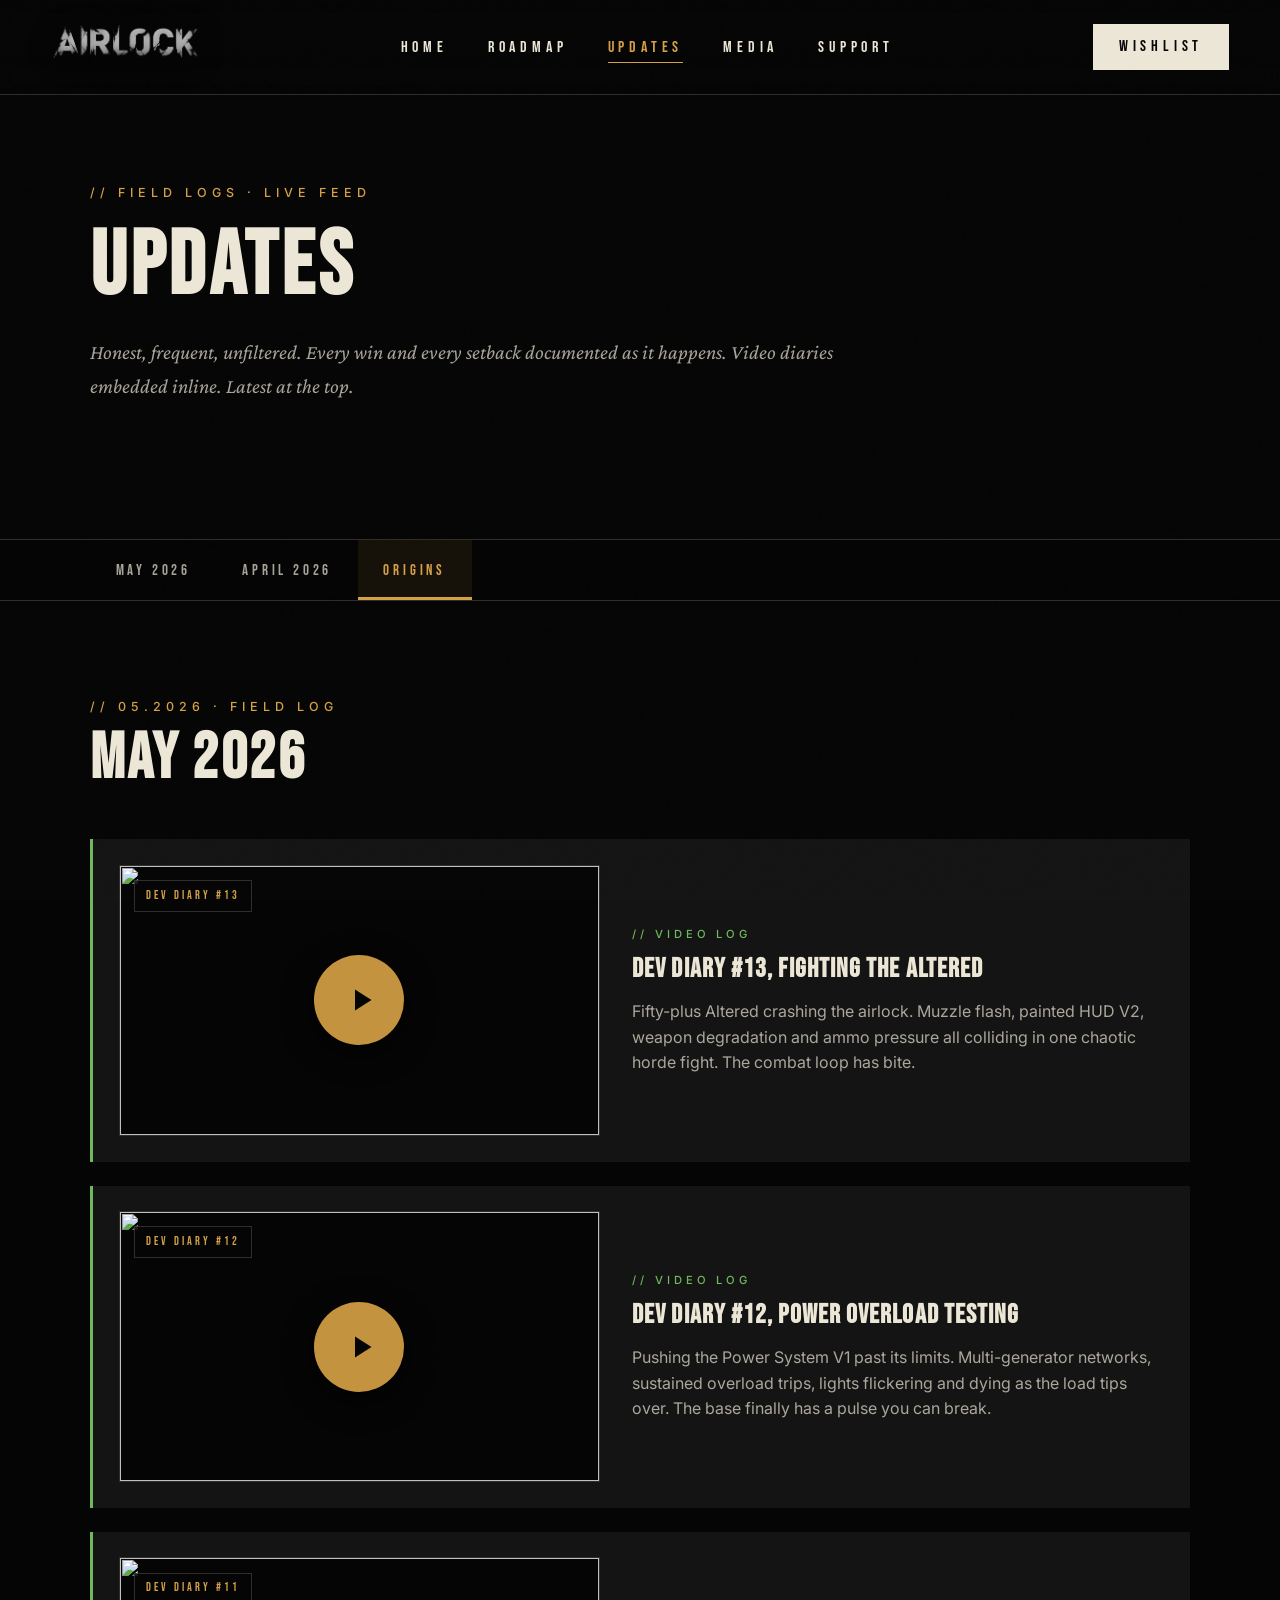
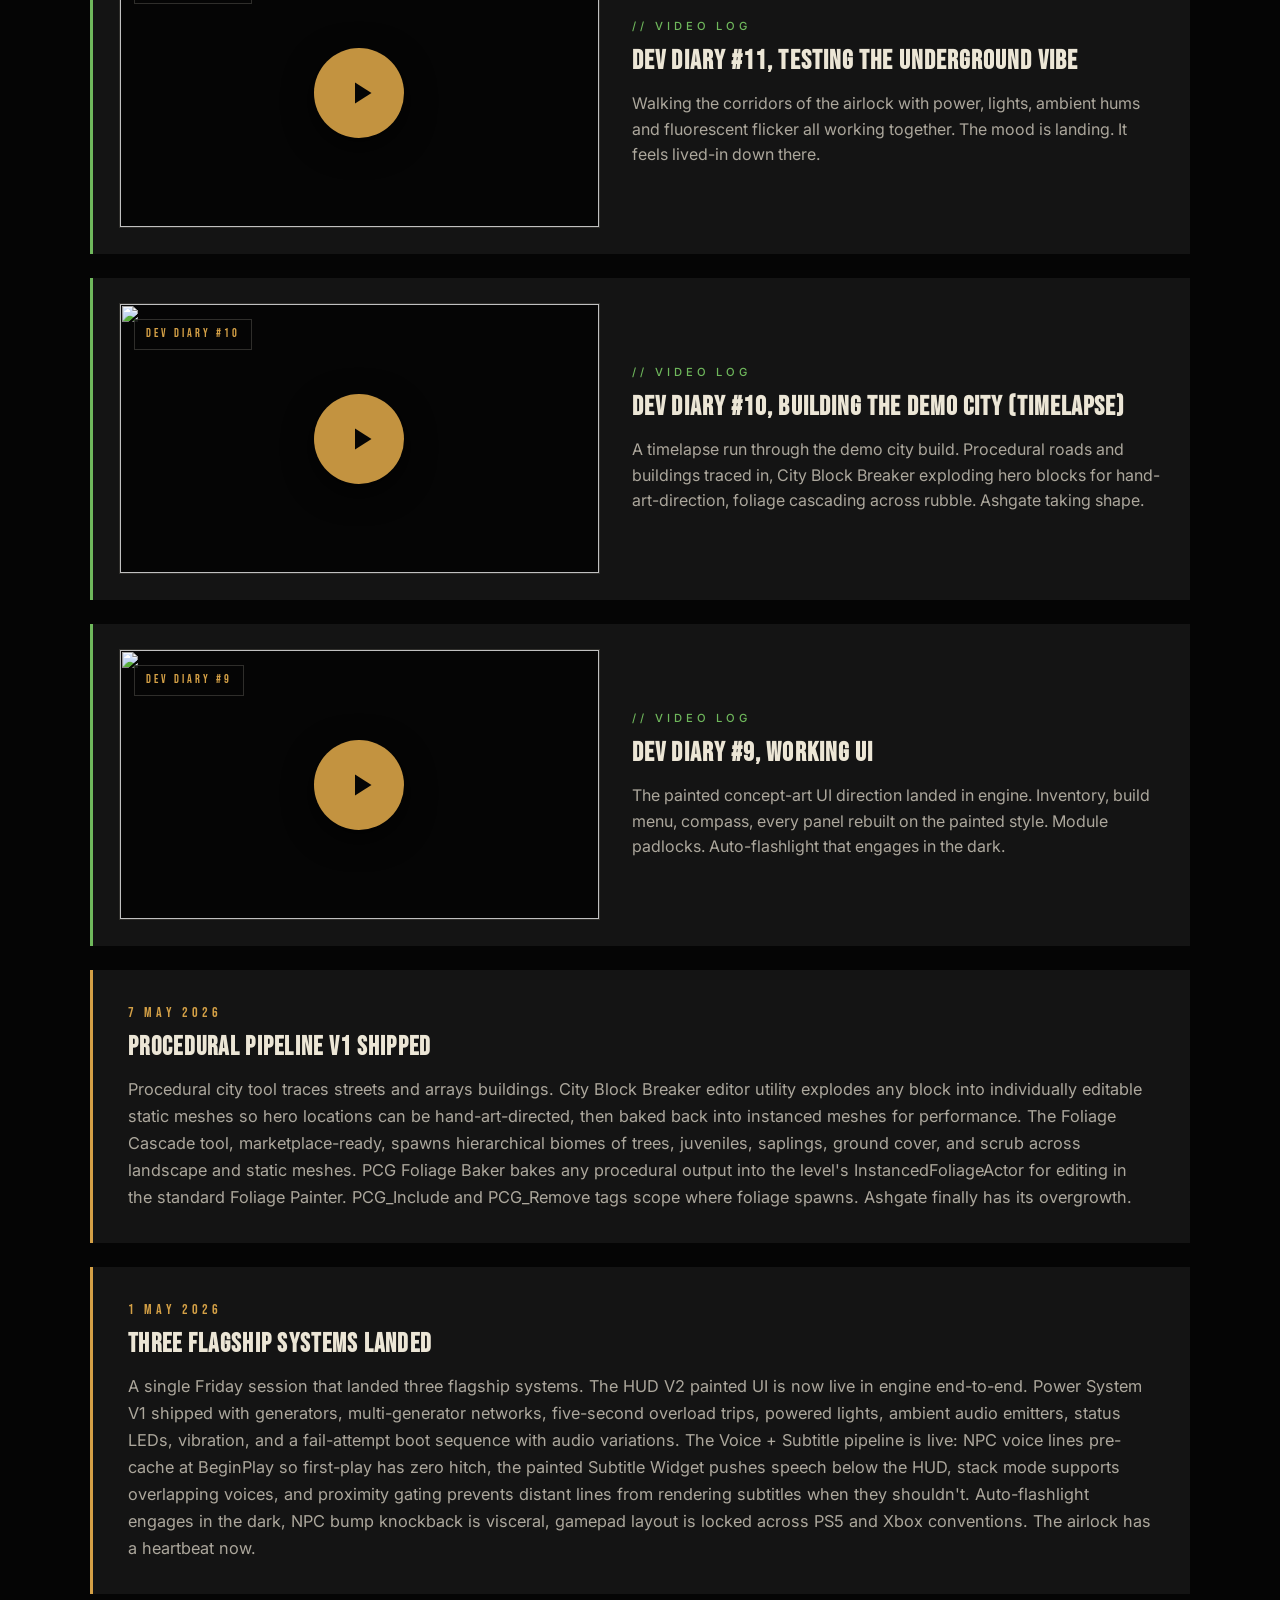
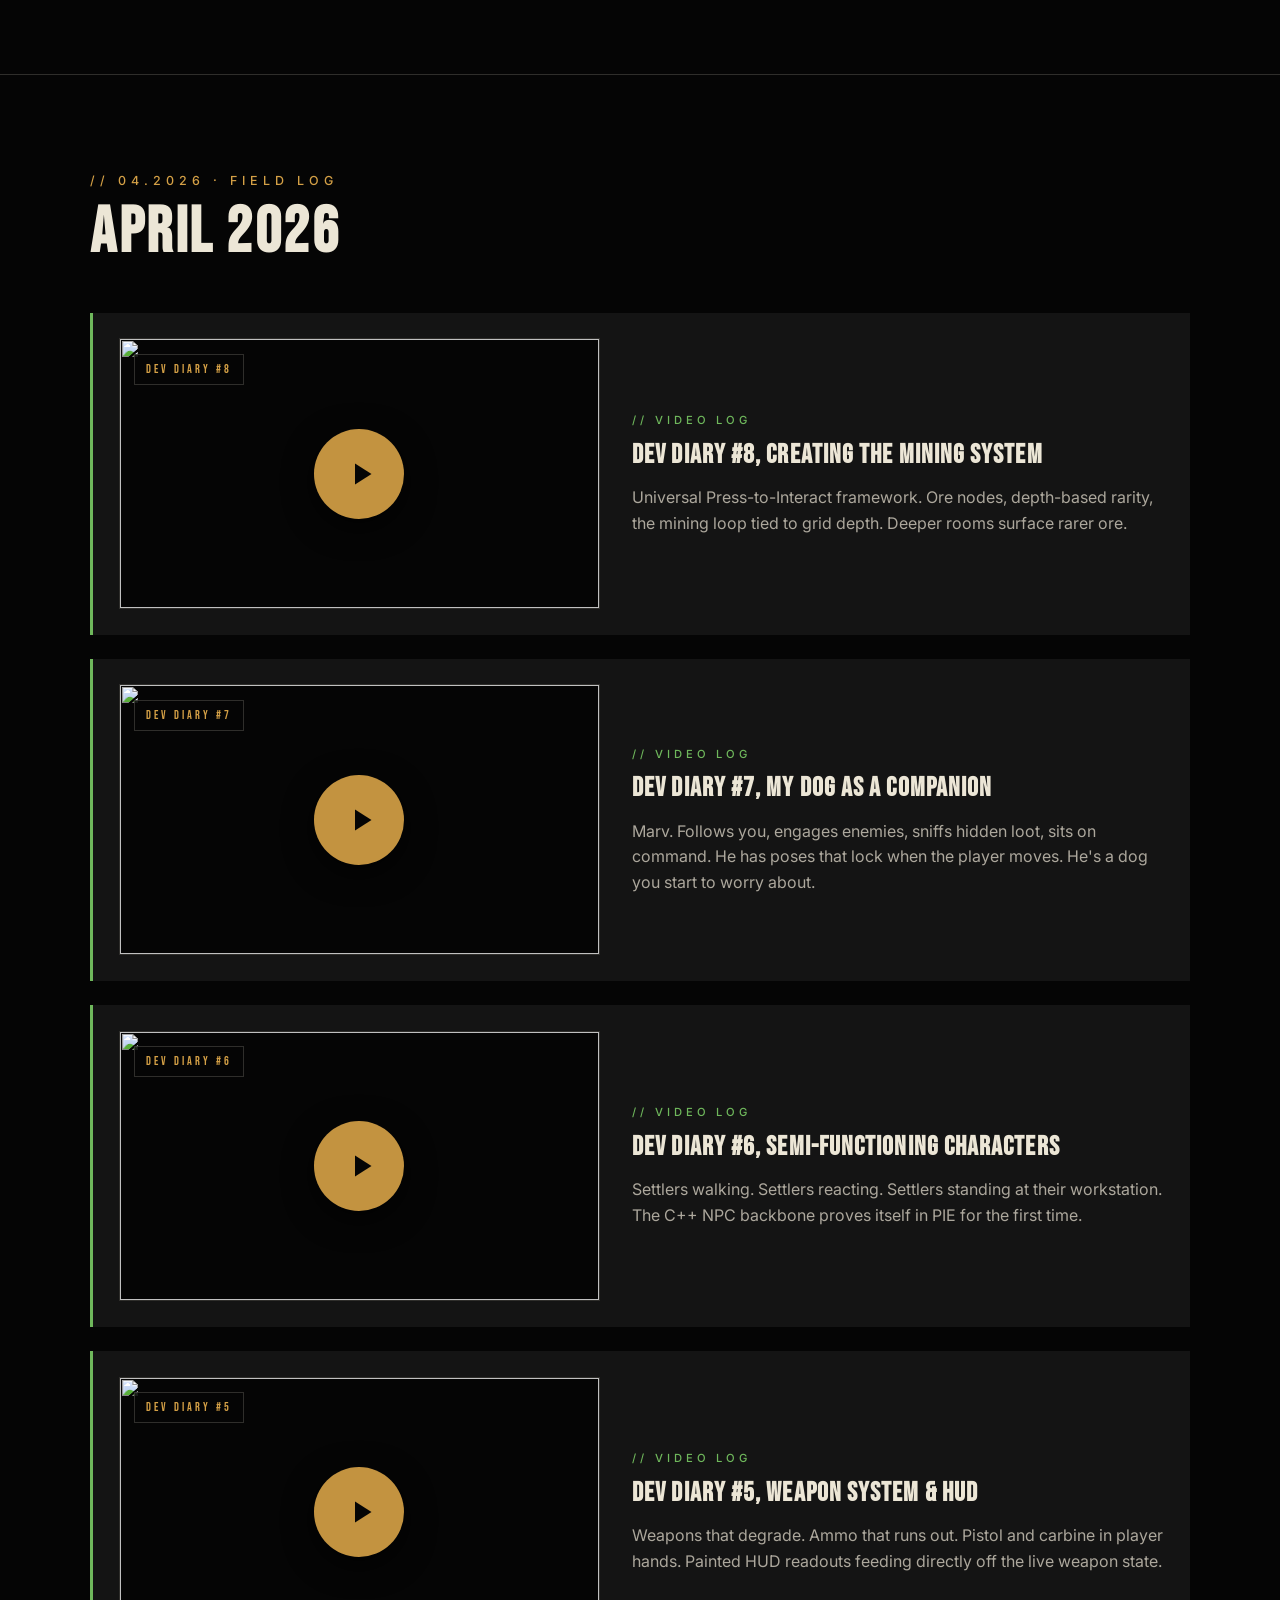
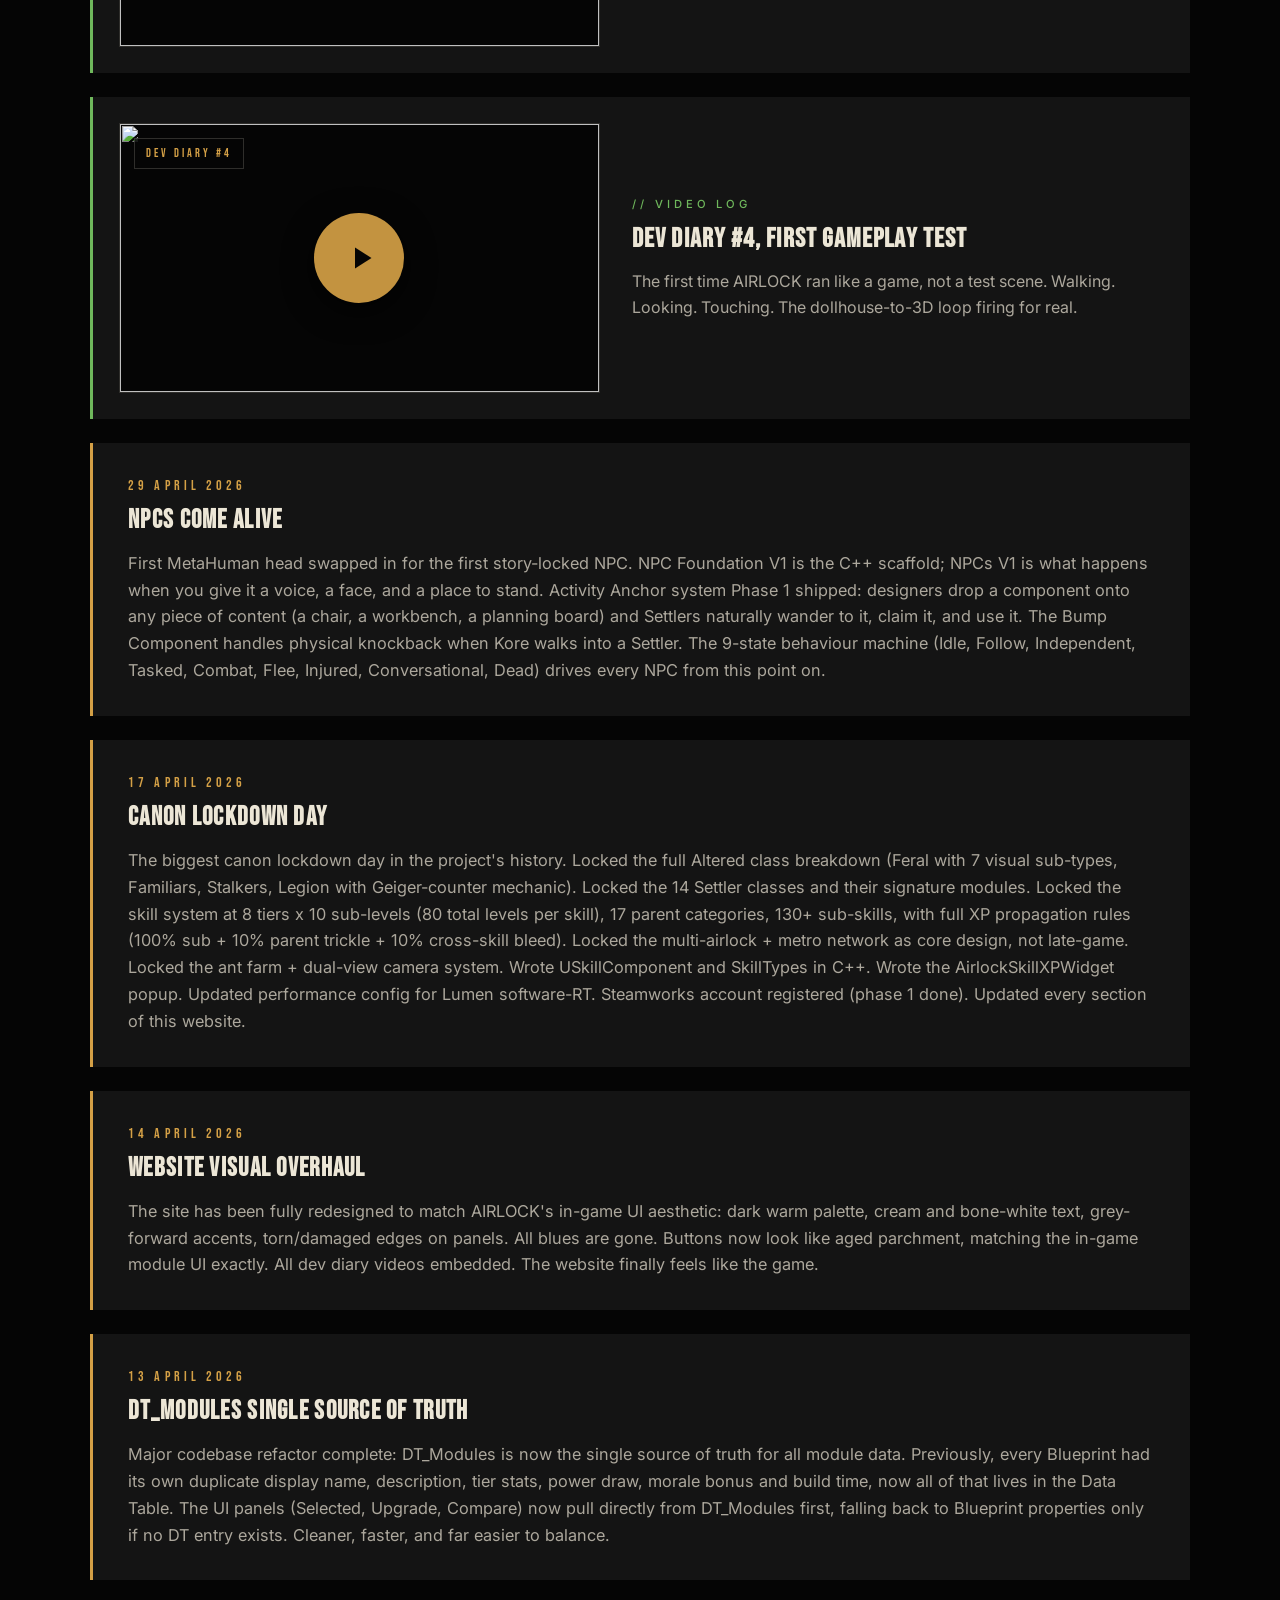
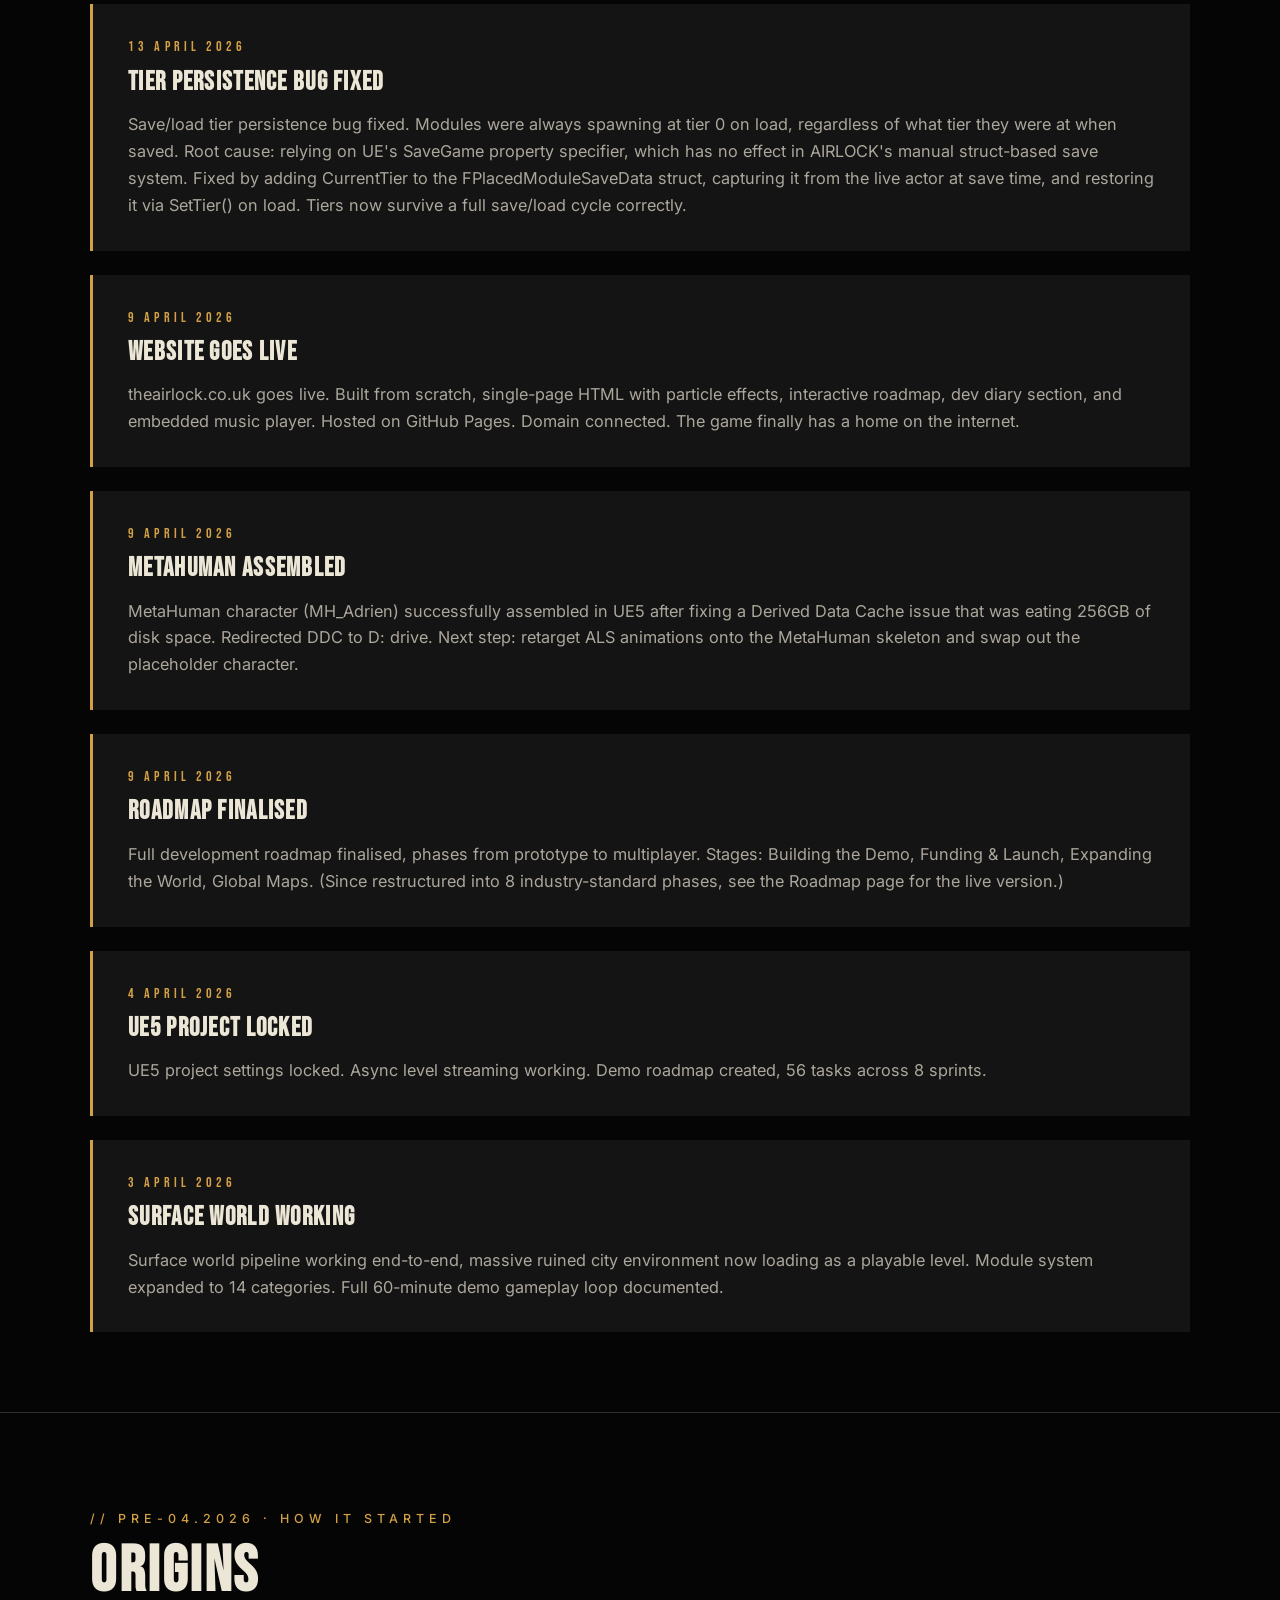
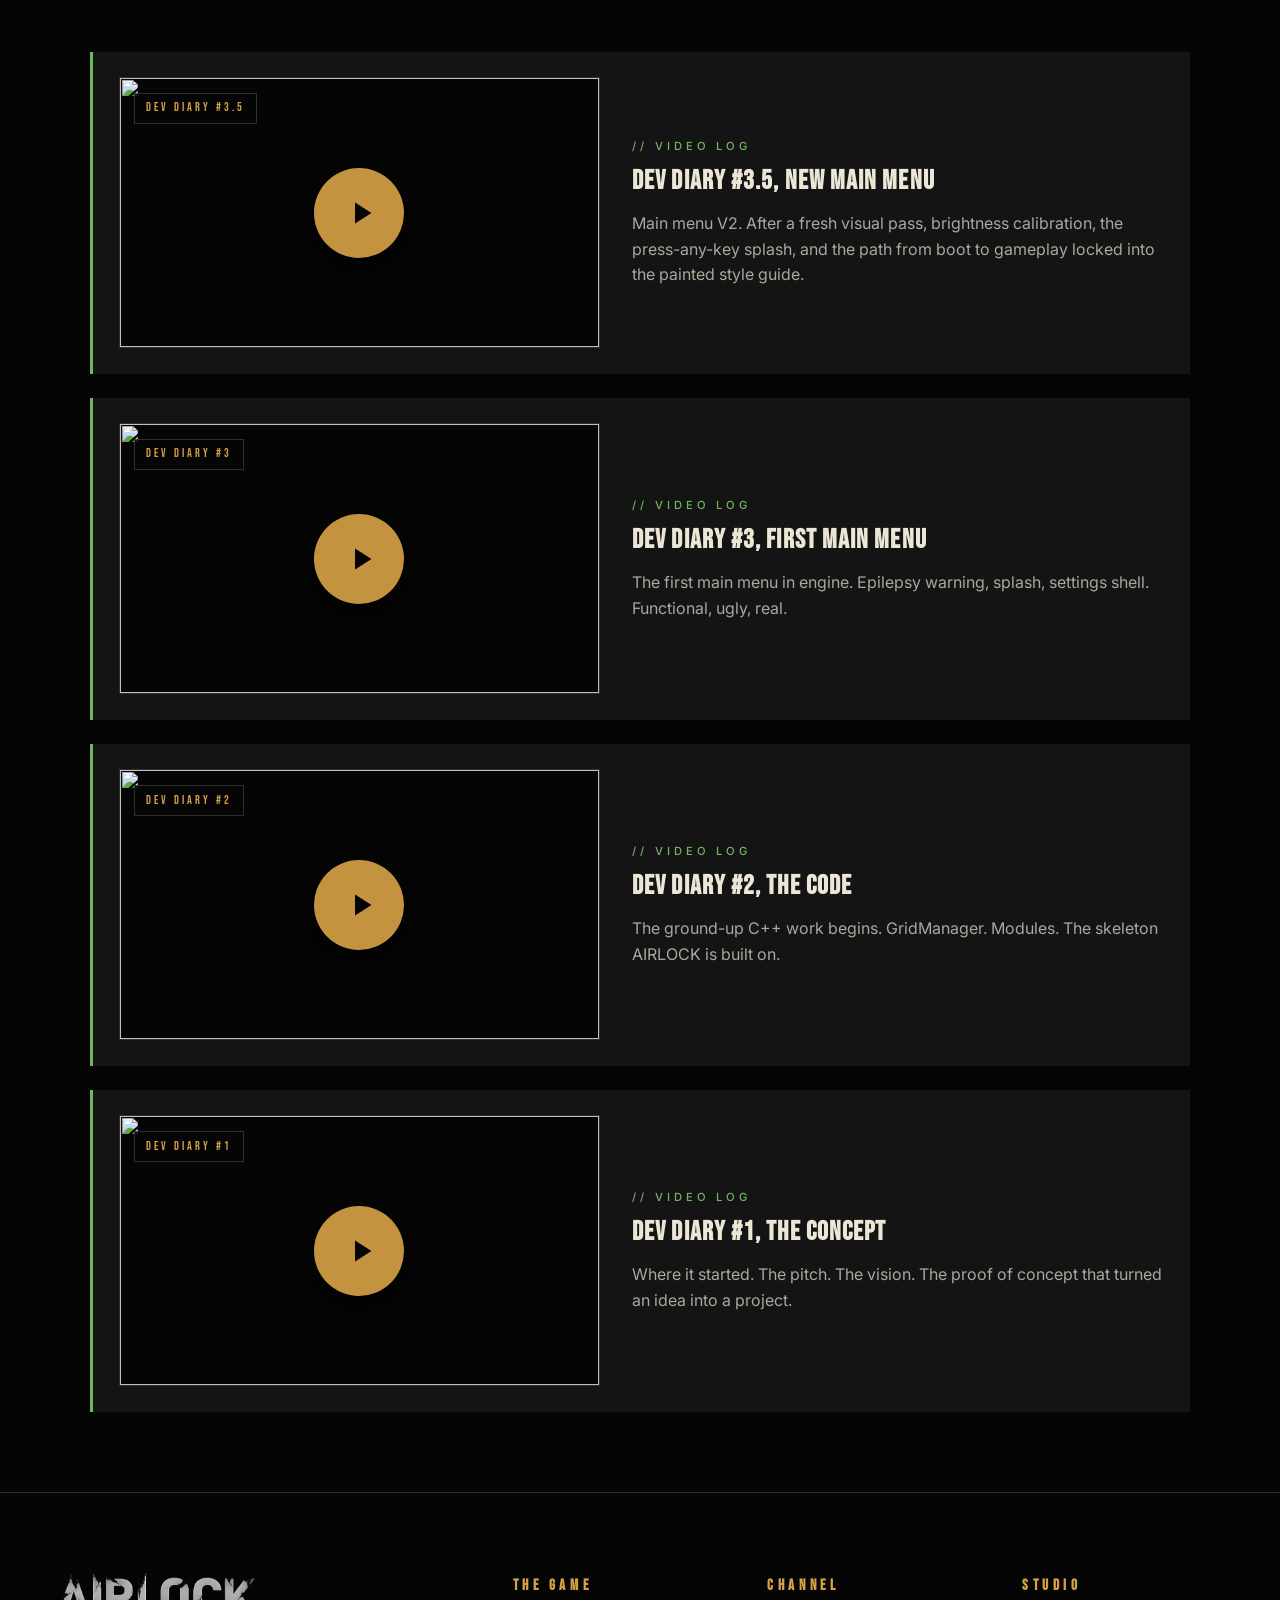
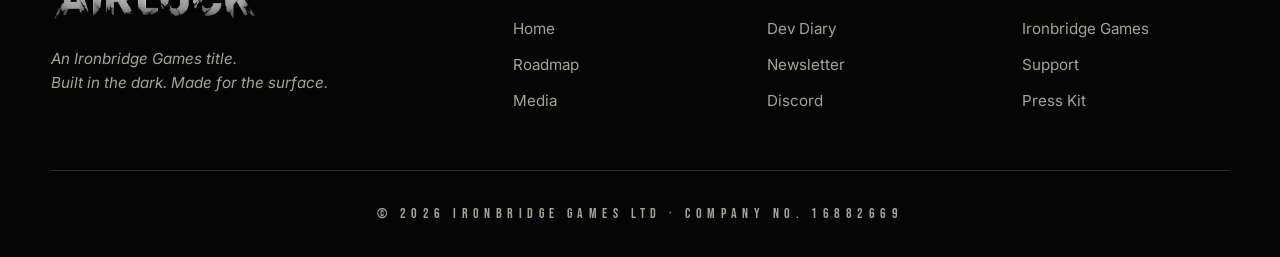
==== commit 48a66b6c: "added new dev new dev diaries" ====
--- a/diary.html
+++ b/diary.html
@@ -281,6 +281,54 @@
             <h2 class="month-title">May 2026</h2>
         </header>
         <div class="month-entries">
+            <article class="video-card reveal" data-vid="Uwpn6RpTn3U">
+                <div class="video-thumb">
+                    <img src="https://img.youtube.com/vi/Uwpn6RpTn3U/maxresdefault.jpg" alt="" loading="lazy">
+                    <button class="video-play" aria-label="Play"><svg viewBox="0 0 24 24" width="36" height="36" fill="currentColor"><path d="M8 5v14l11-7z"/></svg></button>
+                    <div class="video-tag">DEV DIARY #13</div>
+                </div>
+                <div class="video-meta">
+                    <div class="video-kicker">// VIDEO LOG</div>
+                    <h3 class="video-title">Dev Diary #13, Fighting The Altered</h3>
+                    <p class="video-blurb">Fifty-plus Altered crashing the airlock. Muzzle flash, painted HUD V2, weapon degradation and ammo pressure all colliding in one chaotic horde fight. The combat loop has bite.</p>
+                </div>
+            </article>
+            <article class="video-card reveal" data-vid="cGtGIjze1Cw">
+                <div class="video-thumb">
+                    <img src="https://img.youtube.com/vi/cGtGIjze1Cw/maxresdefault.jpg" alt="" loading="lazy">
+                    <button class="video-play" aria-label="Play"><svg viewBox="0 0 24 24" width="36" height="36" fill="currentColor"><path d="M8 5v14l11-7z"/></svg></button>
+                    <div class="video-tag">DEV DIARY #12</div>
+                </div>
+                <div class="video-meta">
+                    <div class="video-kicker">// VIDEO LOG</div>
+                    <h3 class="video-title">Dev Diary #12, Power Overload Testing</h3>
+                    <p class="video-blurb">Pushing the Power System V1 past its limits. Multi-generator networks, sustained overload trips, lights flickering and dying as the load tips over. The base finally has a pulse you can break.</p>
+                </div>
+            </article>
+            <article class="video-card reveal" data-vid="dOVnz5Q4wxo">
+                <div class="video-thumb">
+                    <img src="https://img.youtube.com/vi/dOVnz5Q4wxo/maxresdefault.jpg" alt="" loading="lazy">
+                    <button class="video-play" aria-label="Play"><svg viewBox="0 0 24 24" width="36" height="36" fill="currentColor"><path d="M8 5v14l11-7z"/></svg></button>
+                    <div class="video-tag">DEV DIARY #11</div>
+                </div>
+                <div class="video-meta">
+                    <div class="video-kicker">// VIDEO LOG</div>
+                    <h3 class="video-title">Dev Diary #11, Testing the Underground Vibe</h3>
+                    <p class="video-blurb">Walking the corridors of the airlock with power, lights, ambient hums and fluorescent flicker all working together. The mood is landing. It feels lived-in down there.</p>
+                </div>
+            </article>
+            <article class="video-card reveal" data-vid="YflhAyiqj_0">
+                <div class="video-thumb">
+                    <img src="https://img.youtube.com/vi/YflhAyiqj_0/maxresdefault.jpg" alt="" loading="lazy">
+                    <button class="video-play" aria-label="Play"><svg viewBox="0 0 24 24" width="36" height="36" fill="currentColor"><path d="M8 5v14l11-7z"/></svg></button>
+                    <div class="video-tag">DEV DIARY #10</div>
+                </div>
+                <div class="video-meta">
+                    <div class="video-kicker">// VIDEO LOG</div>
+                    <h3 class="video-title">Dev Diary #10, Building the Demo City (Timelapse)</h3>
+                    <p class="video-blurb">A timelapse run through the demo city build. Procedural roads and buildings traced in, City Block Breaker exploding hero blocks for hand-art-direction, foliage cascading across rubble. Ashgate taking shape.</p>
+                </div>
+            </article>
             <article class="video-card reveal" data-vid="jkKNAZXYc6Q">
                 <div class="video-thumb">
                     <img src="https://img.youtube.com/vi/jkKNAZXYc6Q/maxresdefault.jpg" alt="" loading="lazy">
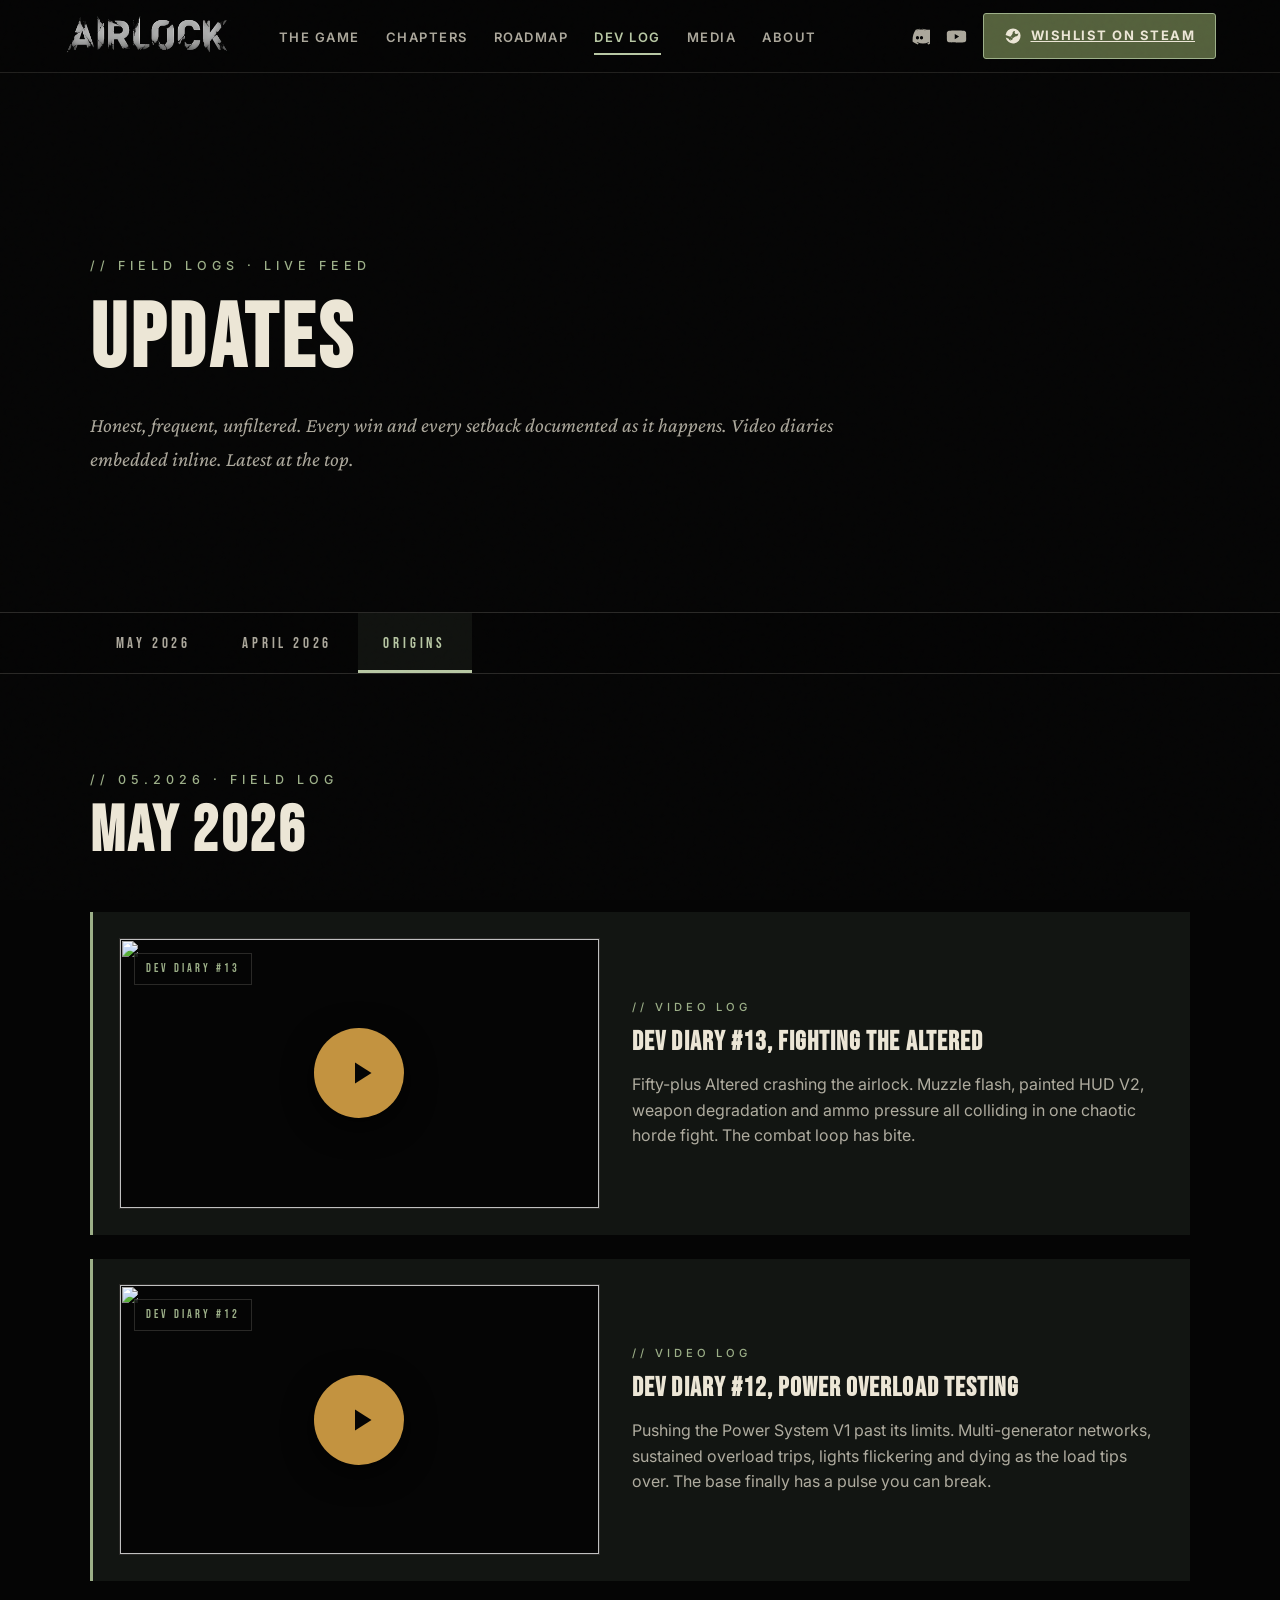
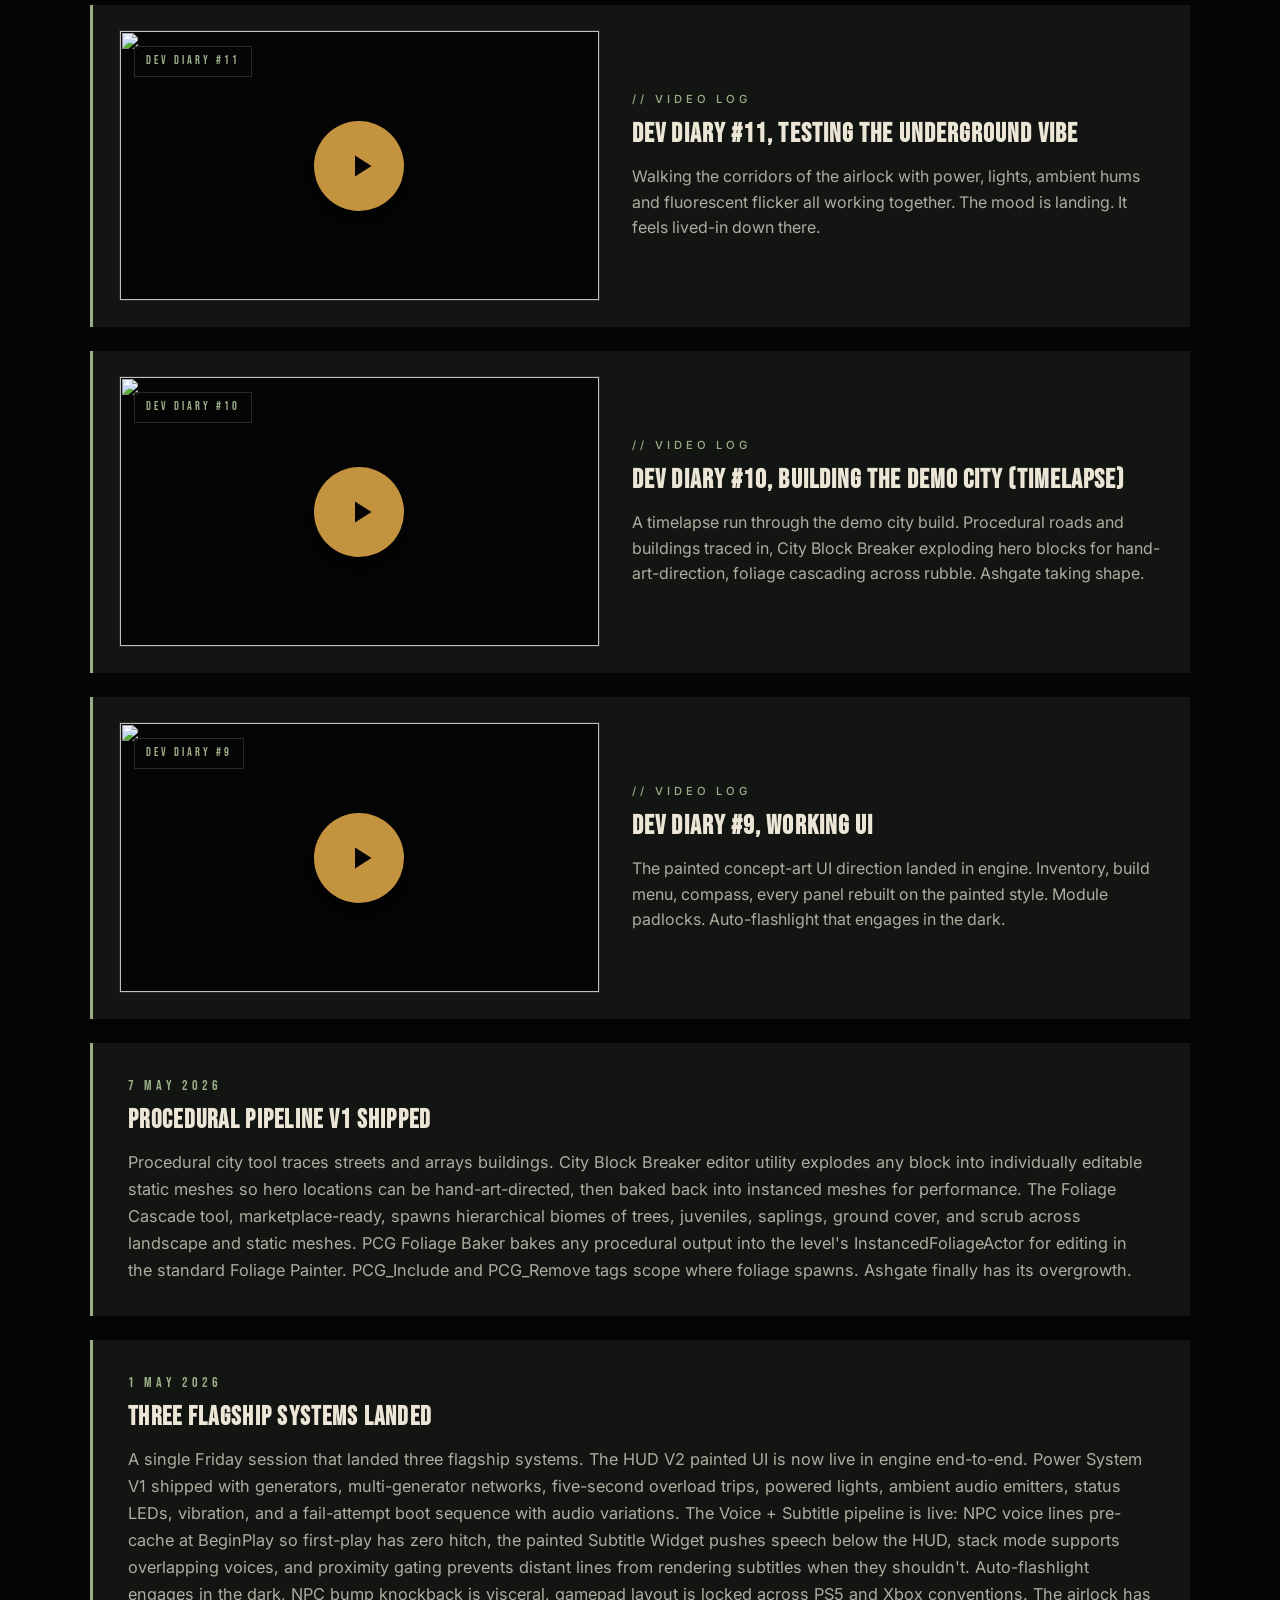
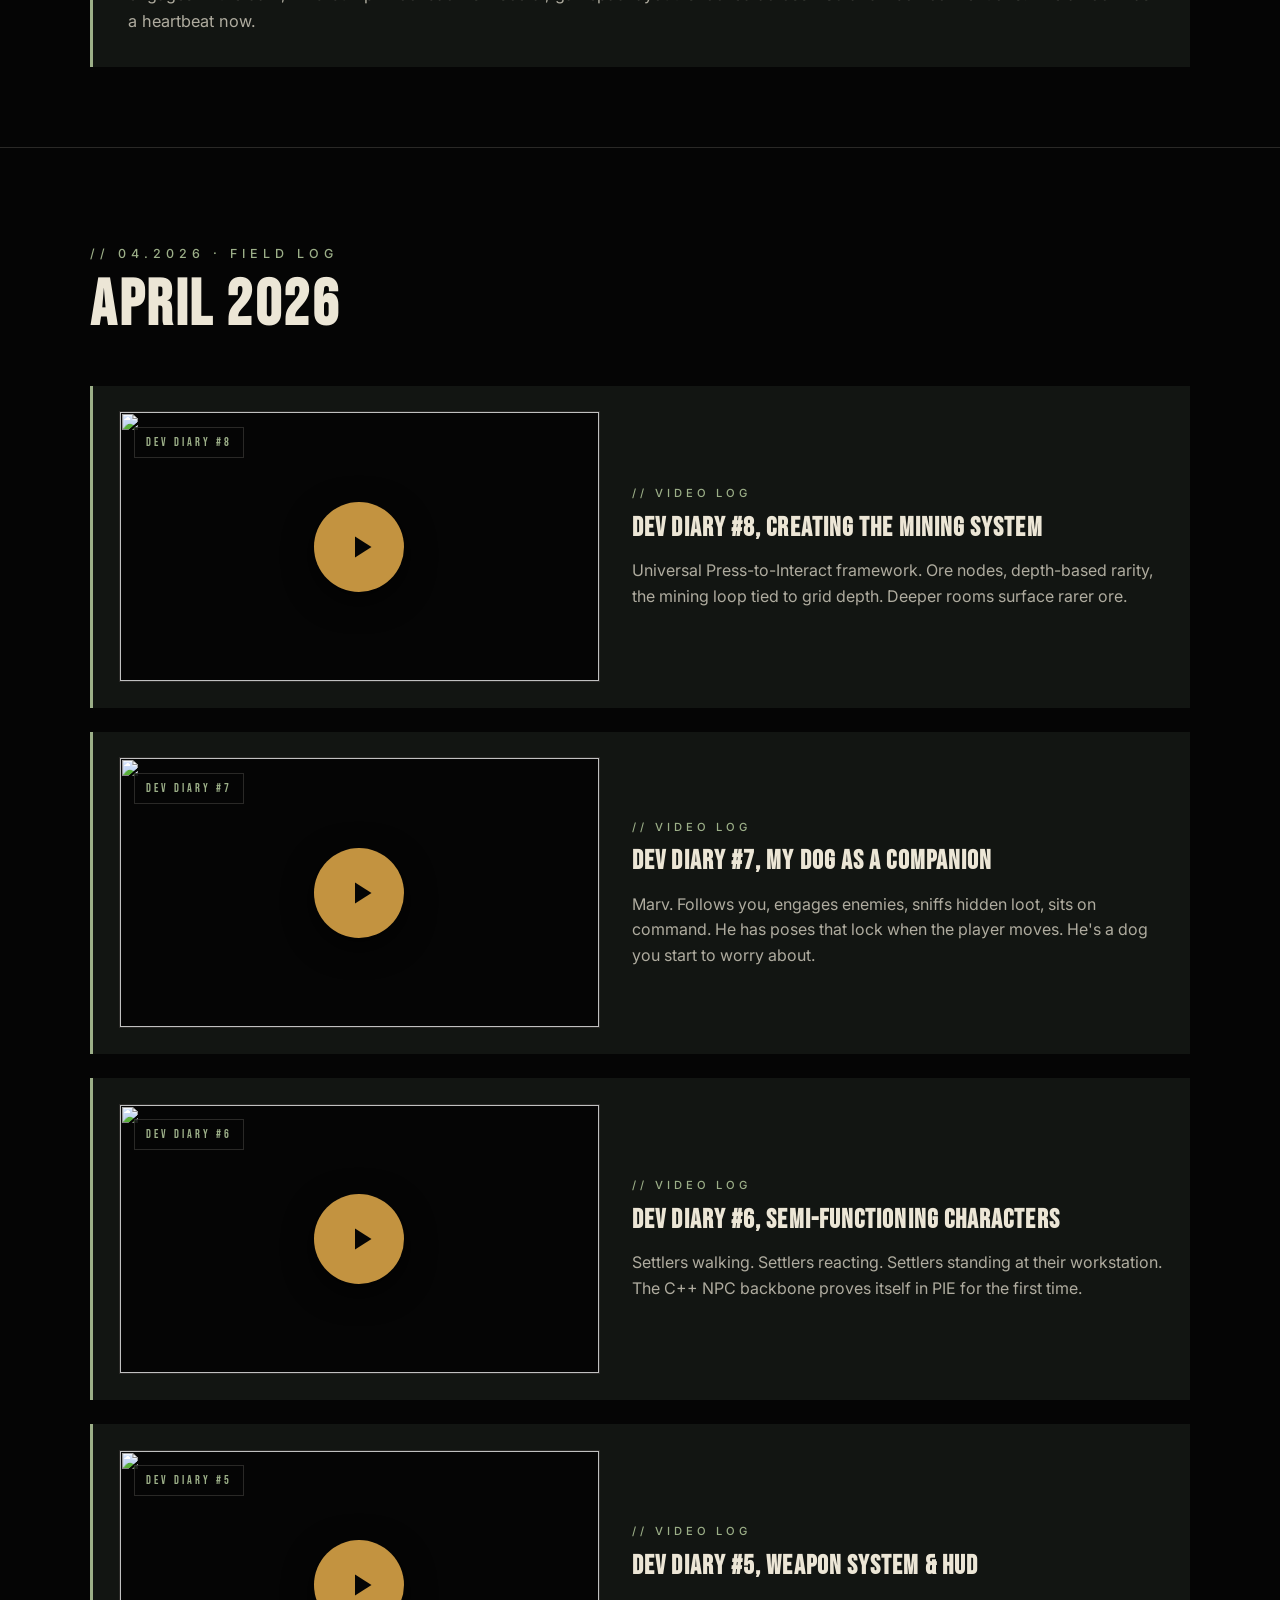
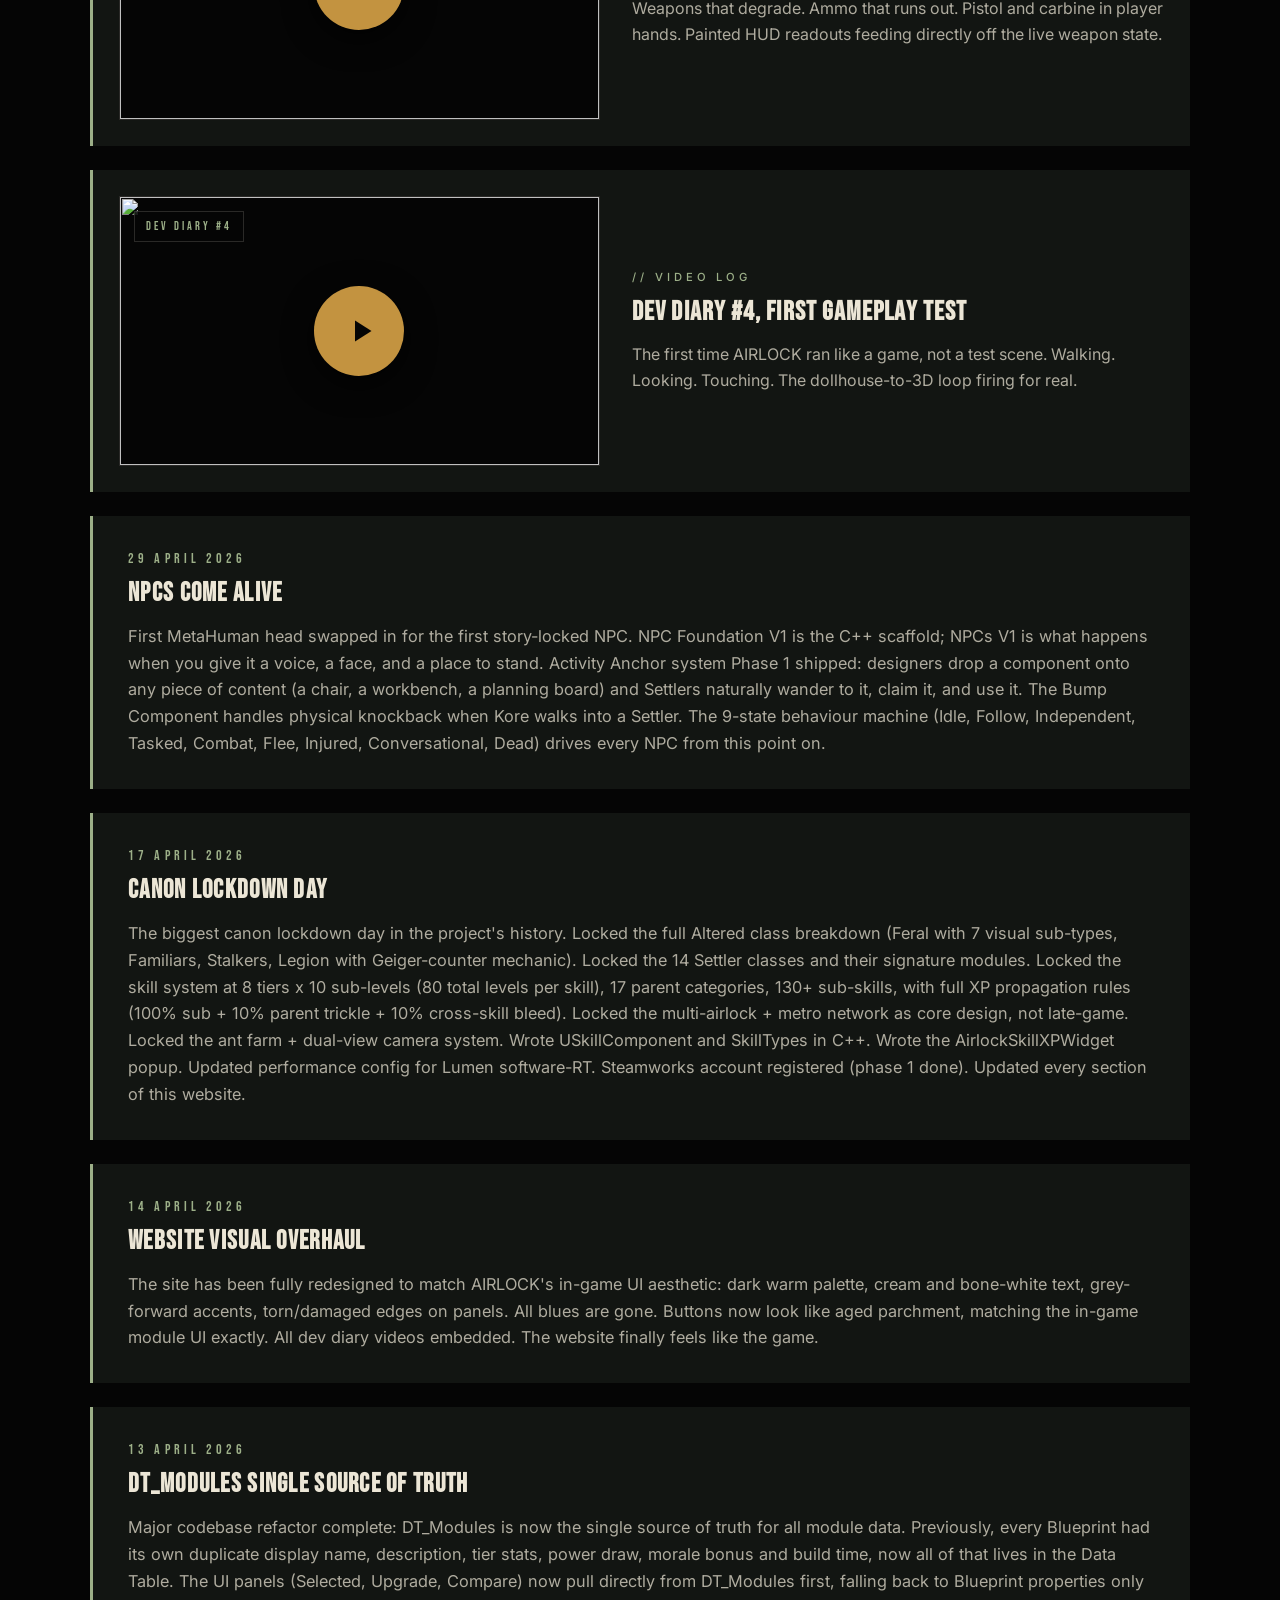
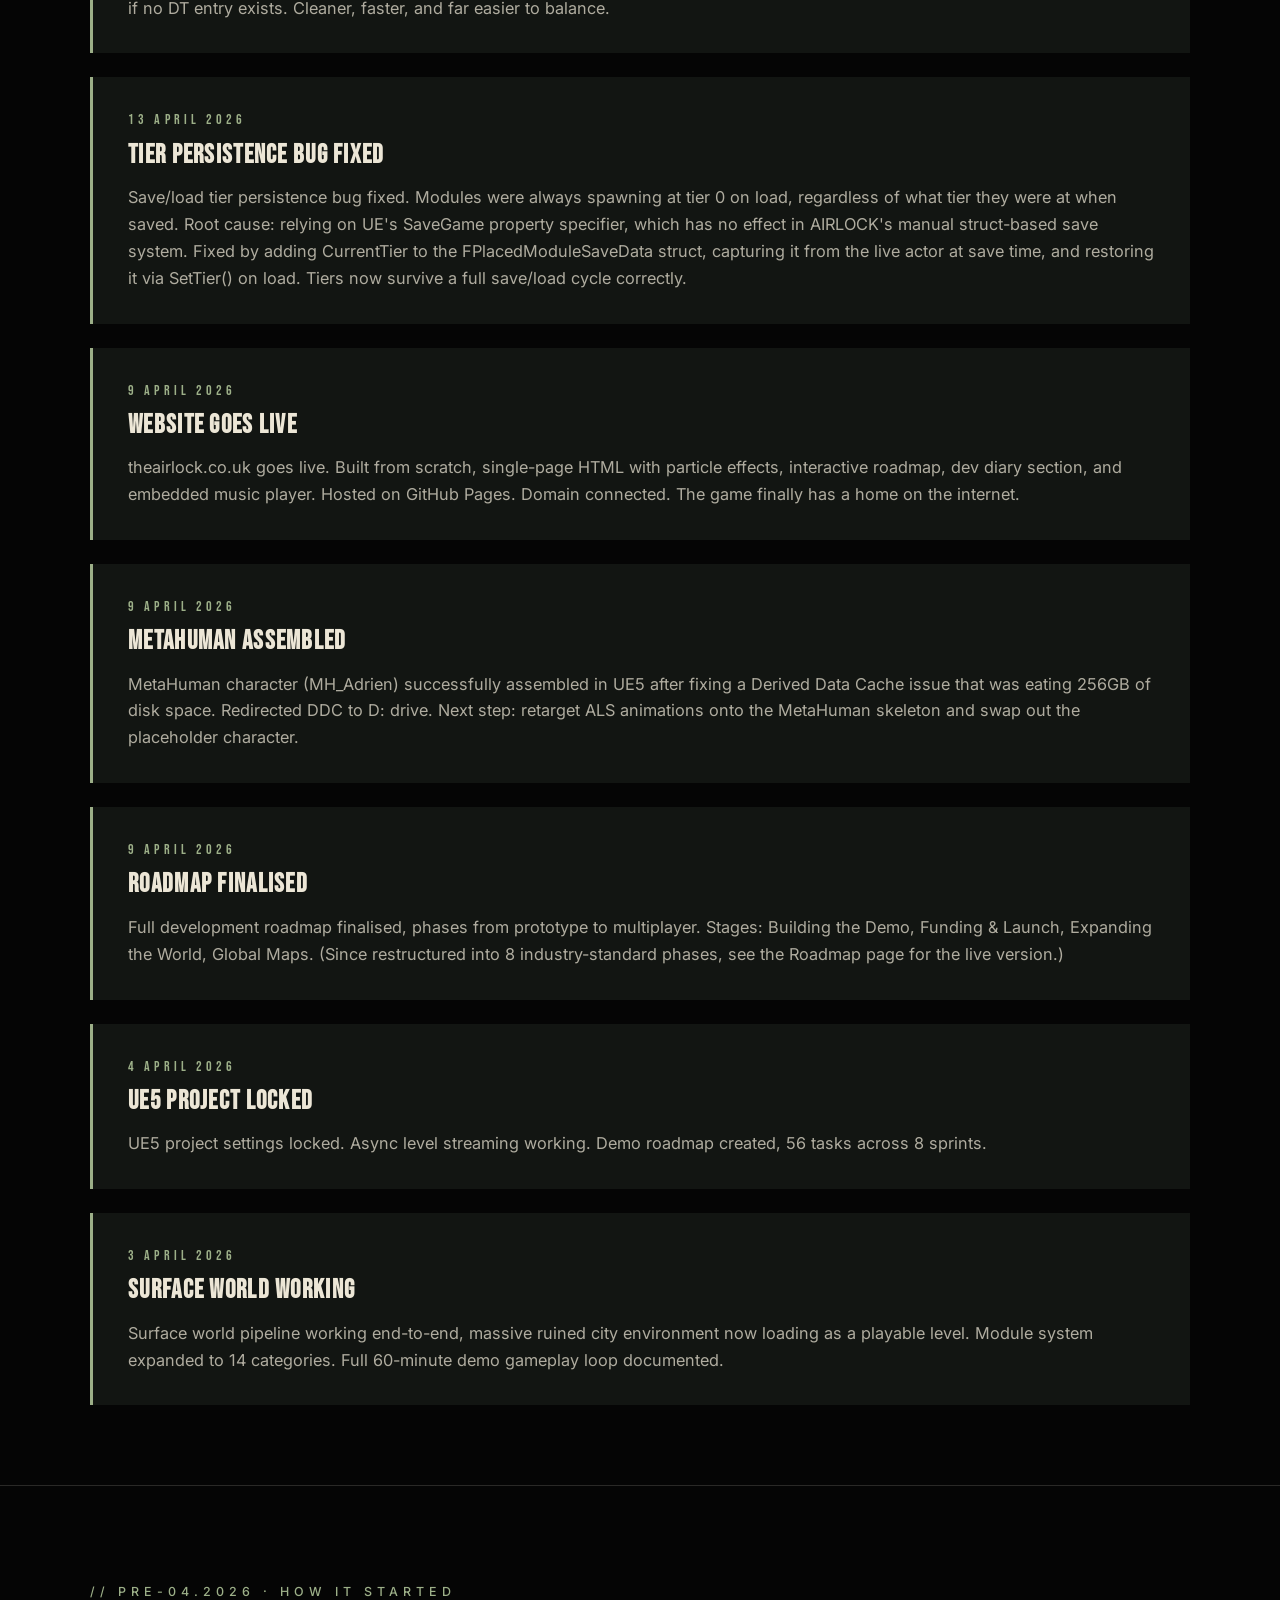
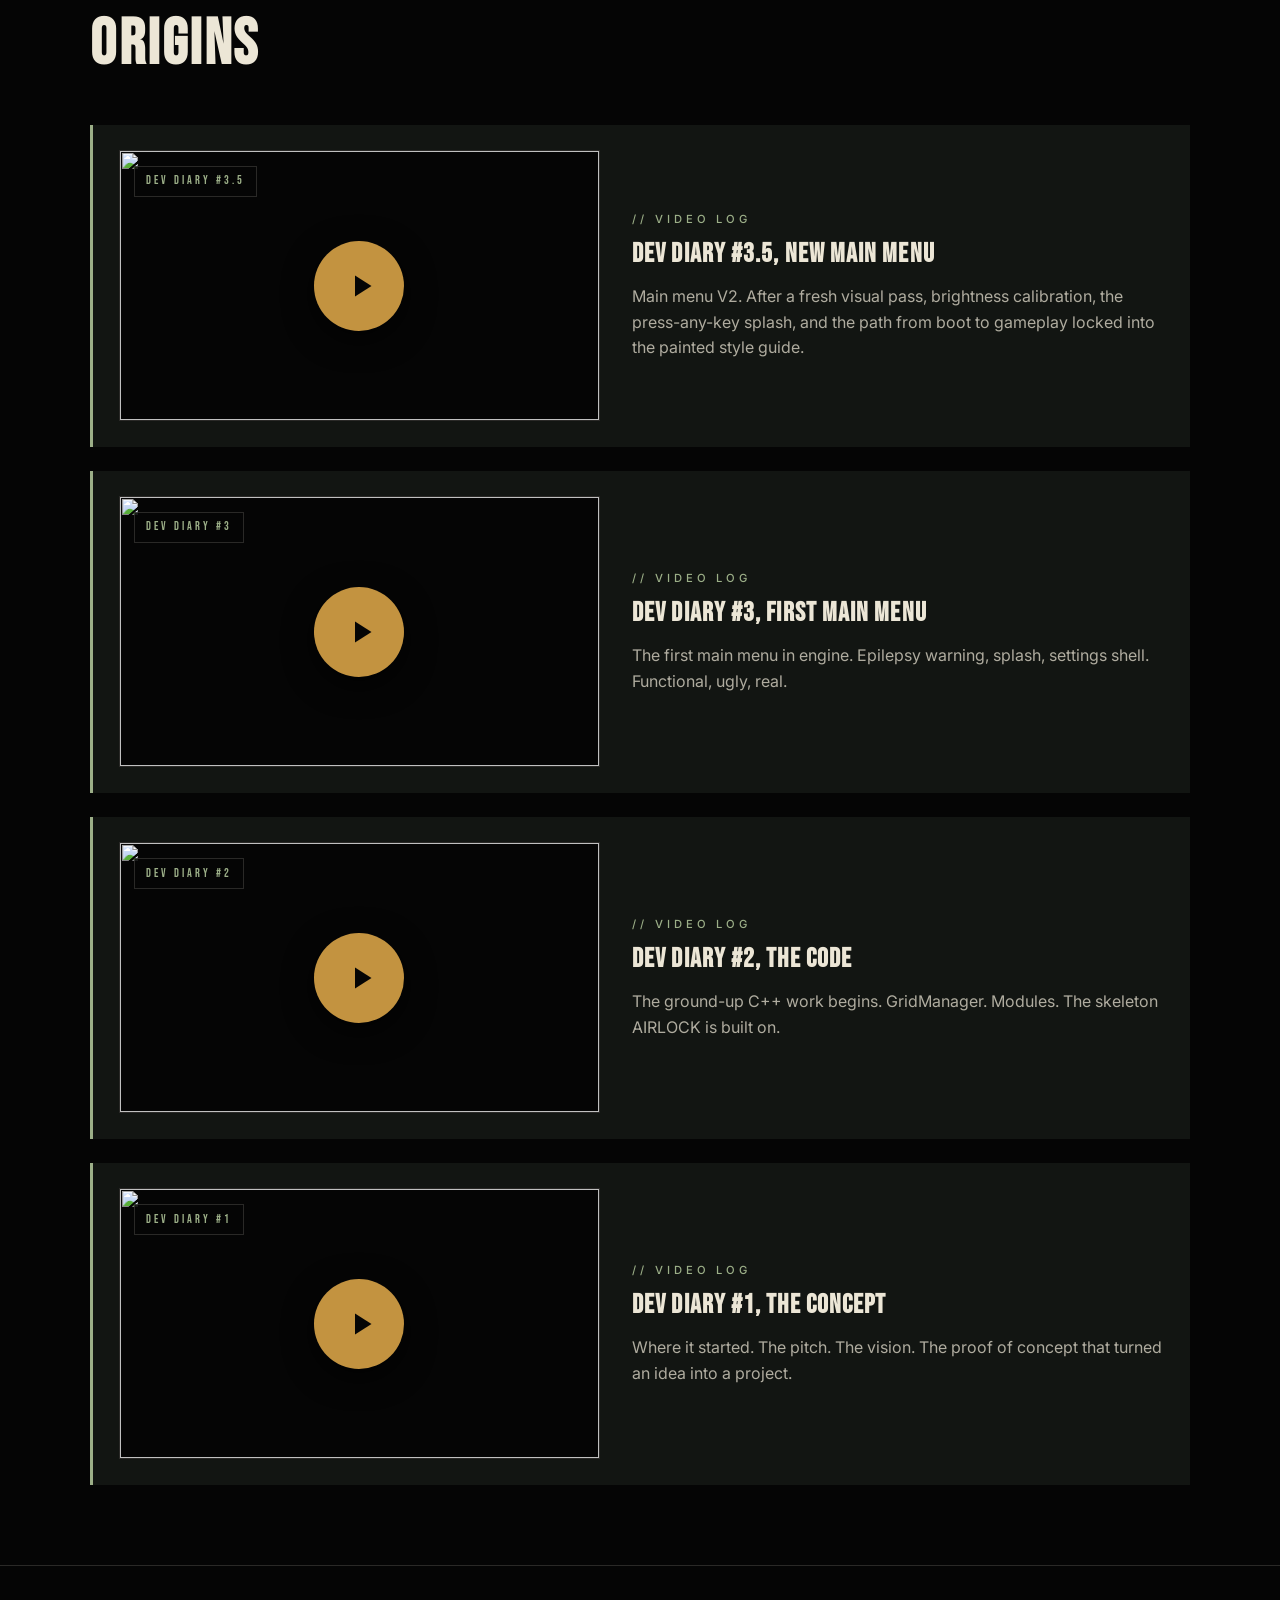
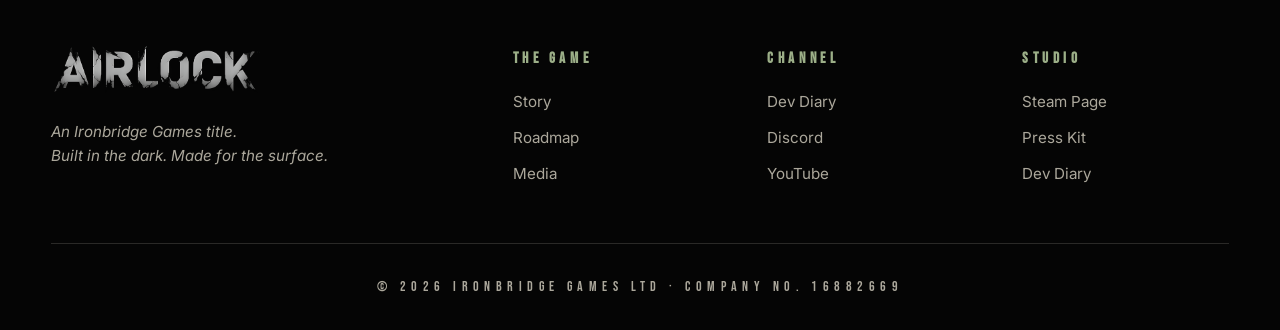
==== commit d7882bf1: "Reskin all sub-pages to the new design via shared airlock.css roadmap.html, diary.html, media.html a" ====
--- a/diary.html
+++ b/diary.html
@@ -240,22 +240,32 @@
             .footer-grid { grid-template-columns: 1fr; }
         }
     </style>
+    <link rel="stylesheet" href="airlock.css">
 </head>
 <body>
 
     <!-- NAV -->
-    <nav id="nav">
-        <a href="index.html" class="nav-logo"><img src="airlock_menulogo.png" alt="AIRLOCK"></a>
-        <button class="nav-toggle" id="navToggle" aria-label="Menu">☰</button>
+    <nav class="nav" id="nav">
+    <div class="container nav-inner">
+        <a class="brand-logo nav-logo" href="index.html"><img src="airlock_menulogo.png" alt="AIRLOCK"></a>
         <ul class="nav-links" id="navLinks">
-            <li><a href="index.html">Home</a></li>
+            <li><a href="index.html#game">The Game</a></li>
+            <li><a href="index.html#chapters">Chapters</a></li>
             <li><a href="roadmap.html">Roadmap</a></li>
-            <li><a href="diary.html" class="active">Updates</a></li>
+            <li><a href="diary.html" class="is-active">Dev Log</a></li>
             <li><a href="media.html">Media</a></li>
-            <li><a href="index.html#support">Support</a></li>
+            <li><a href="index.html#story">About</a></li>
         </ul>
-        <a href="#" class="nav-cta">Wishlist</a>
-    </nav>
+        <div class="nav-right">
+            <a class="nav-soc" href="https://discord.gg/VpwRvjsd2Y" target="_blank" rel="noopener" title="Discord"><svg viewBox="0 0 24 24" fill="currentColor"><path d="M20.3 4.4A19.8 19.8 0 0015.4 3l-.2.5c1.6.4 2.9 1 4.2 1.8a13.5 13.5 0 00-11 0c1.3-.8 2.6-1.4 4.2-1.8L12.6 3a19.8 19.8 0 00-4.9 1.4C4.6 9 3.8 13.5 4.2 18a20 20 0 006 3l.8-1.2c-.8-.3-1.5-.7-2.2-1.2l.5-.4a14.3 14.3 0 0013.4 0l.5.4c-.7.5-1.4.9-2.2 1.2l.8 1.2a20 20 0 006-3c.5-5.2-.8-9.6-3.8-13.6zM9.7 15.3c-1 0-1.8-.9-1.8-2s.8-2 1.8-2 1.8.9 1.8 2-.8 2-1.8 2zm4.6 0c-1 0-1.8-.9-1.8-2s.8-2 1.8-2 1.8.9 1.8 2-.8 2-1.8 2z"/></svg></a>
+            <a class="nav-soc" href="https://www.youtube.com/playlist?list=PLhoasRCxOlRP3OM8u7_KstvISsC55Sjyj" target="_blank" rel="noopener" title="YouTube"><svg viewBox="0 0 24 24" fill="currentColor"><path d="M23 7.5a3 3 0 00-2.1-2.1C19 5 12 5 12 5s-7 0-8.9.4A3 3 0 001 7.5 31 31 0 001 12a31 31 0 00.1 4.5 3 3 0 002.1 2.1C5 19 12 19 12 19s7 0 8.9-.4a3 3 0 002.1-2.1A31 31 0 0023 12a31 31 0 00-.1-4.5zM10 15V9l5 3z"/></svg></a>
+            <a class="steam-btn" href="https://store.steampowered.com/app/4652950/Airlock/?utm_source=officialsite" target="_blank" rel="noopener">
+                <svg viewBox="0 0 24 24" fill="currentColor"><path d="M12 2a10 10 0 00-9.9 8.6l5.3 2.2a2.8 2.8 0 011.6-.5l2.4-3.4v-.1a3.8 3.8 0 113.8 3.8h-.1l-3.4 2.4a2.8 2.8 0 01-5.5.8L2.3 14A10 10 0 1012 2zm-3.4 14.6l-1.2-.5a2.1 2.1 0 003.9-1.1 2.1 2.1 0 00-2.9-1.9l1.2.5a1.5 1.5 0 11-1 2.5zm8-7.2a2.5 2.5 0 100-5 2.5 2.5 0 000 5z"/></svg>
+                Wishlist on Steam
+            </a>
+        </div>
+    </div>
+</nav>
 
     <!-- PAGE HERO -->
     <section class="page-hero">
@@ -529,39 +539,15 @@
     </section>
 
     <!-- FOOTER -->
-    <footer>
-        <div class="footer-grid">
-            <div class="footer-brand">
-                <img src="airlock_menulogo.png" alt="AIRLOCK">
-                <p>An Ironbridge Games title.<br>Built in the dark. Made for the surface.</p>
-            </div>
-            <div class="footer-col">
-                <h5>The Game</h5>
-                <ul>
-                    <li><a href="index.html">Home</a></li>
-                    <li><a href="roadmap.html">Roadmap</a></li>
-                    <li><a href="media.html">Media</a></li>
-                </ul>
-            </div>
-            <div class="footer-col">
-                <h5>Channel</h5>
-                <ul>
-                    <li><a href="diary.html">Dev Diary</a></li>
-                    <li><a href="index.html#newsletter">Newsletter</a></li>
-                    <li><a href="#">Discord</a></li>
-                </ul>
-            </div>
-            <div class="footer-col">
-                <h5>Studio</h5>
-                <ul>
-                    <li><a href="#">Ironbridge Games</a></li>
-                    <li><a href="index.html#support">Support</a></li>
-                    <li><a href="#">Press Kit</a></li>
-                </ul>
-            </div>
-        </div>
-        <div class="footer-bottom">© 2026 Ironbridge Games Ltd · Company No. 16882669</div>
-    </footer>
+    <footer id="support">
+    <div class="footer-grid">
+        <div class="footer-brand"><img src="airlock_menulogo.png" alt="AIRLOCK"><p>An Ironbridge Games title.<br>Built in the dark. Made for the surface.</p></div>
+        <div class="footer-col"><h5>The Game</h5><ul><li><a href="index.html#chapters">Story</a></li><li><a href="roadmap.html">Roadmap</a></li><li><a href="media.html">Media</a></li></ul></div>
+        <div class="footer-col"><h5>Channel</h5><ul><li><a href="diary.html">Dev Diary</a></li><li><a href="https://discord.gg/VpwRvjsd2Y" target="_blank" rel="noopener">Discord</a></li><li><a href="https://www.youtube.com/playlist?list=PLhoasRCxOlRP3OM8u7_KstvISsC55Sjyj" target="_blank" rel="noopener">YouTube</a></li></ul></div>
+        <div class="footer-col"><h5>Studio</h5><ul><li><a href="https://store.steampowered.com/app/4652950/Airlock/?utm_source=officialsite" target="_blank" rel="noopener">Steam Page</a></li><li><a href="media.html">Press Kit</a></li><li><a href="diary.html">Dev Diary</a></li></ul></div>
+    </div>
+    <div class="footer-bottom">© 2026 Ironbridge Games Ltd · Company No. 16882669</div>
+</footer>
 
     <script>
         const nav = document.getElementById('nav');
--- a/airlock.css
+++ b/airlock.css
@@ -0,0 +1,76 @@
+/* ============================================================
+   AIRLOCK shared design system - new look (sage green primary,
+   amber for in-progress, muted for classified/locked).
+   Linked AFTER each page's inline <style> so it wins the cascade
+   and reskins the legacy sub-pages to match index.html.
+   Henry 2026-06-03.
+   ============================================================ */
+
+:root {
+    --black: #050505; --bg: #0A0A0A; --bg-2: #121512; --bg-3: #181b17;
+    --bone: #ECE6D6; --bone-dim: rgba(236,230,214,0.72); --bone-faint: rgba(236,230,214,0.16);
+    --green: #9CAF88; --green-bright: #B7C7A3; --green-deep: #54603c;
+    --amber: #D4A046; --amber-bright: #E8B86C;
+    --accent: #9CAF88; --accent-bright: #B7C7A3;   /* legacy alias -> sage green */
+    --classified: rgba(236,230,214,0.34);
+    --locked: rgba(236,230,214,0.34);
+    --line: rgba(236,230,214,0.12);
+    --container: 1760px;
+}
+
+.container { width: 100%; max-width: var(--container); margin: 0 auto; padding: 0 clamp(28px, 5vw, 110px); }
+
+/* ===== NAV (matches index.html) ===== */
+nav.nav, nav#nav {
+    position: sticky; top: 0; left: auto; right: auto; z-index: 100;
+    display: block; padding: 0; margin: 0;
+    background: rgba(5,5,5,0.82);
+    -webkit-backdrop-filter: blur(12px); backdrop-filter: blur(12px);
+    border-bottom: 1px solid var(--line); transition: none;
+}
+nav.nav.scrolled, nav#nav.scrolled { padding: 0; background: rgba(5,5,5,0.92); }
+.nav-inner { display: flex; align-items: center; gap: 30px; height: 72px; }
+.brand-logo img, .nav-logo img { height: 40px; width: auto; display: block; filter: none; }
+.nav-links { display: flex; gap: 26px; margin-left: 18px; list-style: none; }
+.nav-links a {
+    position: relative; font-family: 'Inter', sans-serif; font-size: 13px; font-weight: 600;
+    letter-spacing: 1.5px; text-transform: uppercase; color: var(--bone-dim);
+    transition: color .15s; padding-bottom: 4px;
+}
+.nav-links a:hover, .nav-links a.active, .nav-links a.is-active { color: var(--green-bright); }
+.nav-links a::after { content: none; }   /* drop legacy centered underline */
+.nav-links a.active::after, .nav-links a.is-active::after {
+    content: ''; position: absolute; left: 0; right: 0; bottom: -6px;
+    height: 2px; background: var(--green-bright); transition: none;
+}
+.nav-right { margin-left: auto; display: flex; align-items: center; gap: 16px; }
+.nav-soc { display: inline-flex; color: var(--bone-dim); transition: color .15s; }
+.nav-soc:hover { color: var(--green-bright); }
+.nav-soc svg { width: 21px; height: 21px; }
+.steam-btn, .nav-cta {
+    display: inline-flex; align-items: center; gap: 9px; background: var(--green-deep);
+    color: var(--bone); border: 1px solid var(--green); padding: 11px 20px;
+    font-family: 'Inter', sans-serif; font-size: 13px; font-weight: 700; letter-spacing: 1.5px;
+    text-transform: uppercase; border-radius: 3px; transition: all .15s;
+}
+.steam-btn:hover, .nav-cta:hover { background: var(--green); color: #04210a; transform: none; }
+.steam-btn svg { width: 18px; height: 18px; }
+.nav-toggle { display: none !important; }
+
+/* ===== STATUS COLOURS: in-progress = amber, declassified = green, classified = muted ===== */
+.stamp.in-progress, .substage-stamp.in-progress, .stage-stamp.in-progress,
+.stage-substage-stamp.in-progress {
+    color: var(--amber); border-color: var(--amber);
+}
+.stamp.in-progress { background: rgba(212,160,70,0.10); }
+.substage.in-progress { border-left-color: var(--amber); background: rgba(212,160,70,0.06); }
+.stamp.partial { color: var(--amber); border-color: var(--amber); }
+
+/* ===== SUB-NAV (roadmap / diary) active -> green (was hardcoded amber) ===== */
+.subnav-item.active { color: var(--green-bright); background: rgba(156,175,136,0.08); }
+.subnav-item.active::after { background: var(--green-bright); }
+.subnav-item:hover { background: rgba(156,175,136,0.06); }
+
+/* ===== DIARY video accents -> keep amber as the secondary pop (intentional) ===== */
+/* (video-play / video-tag stay amber via their literal values; they read as the
+   secondary accent the new design already uses.) */
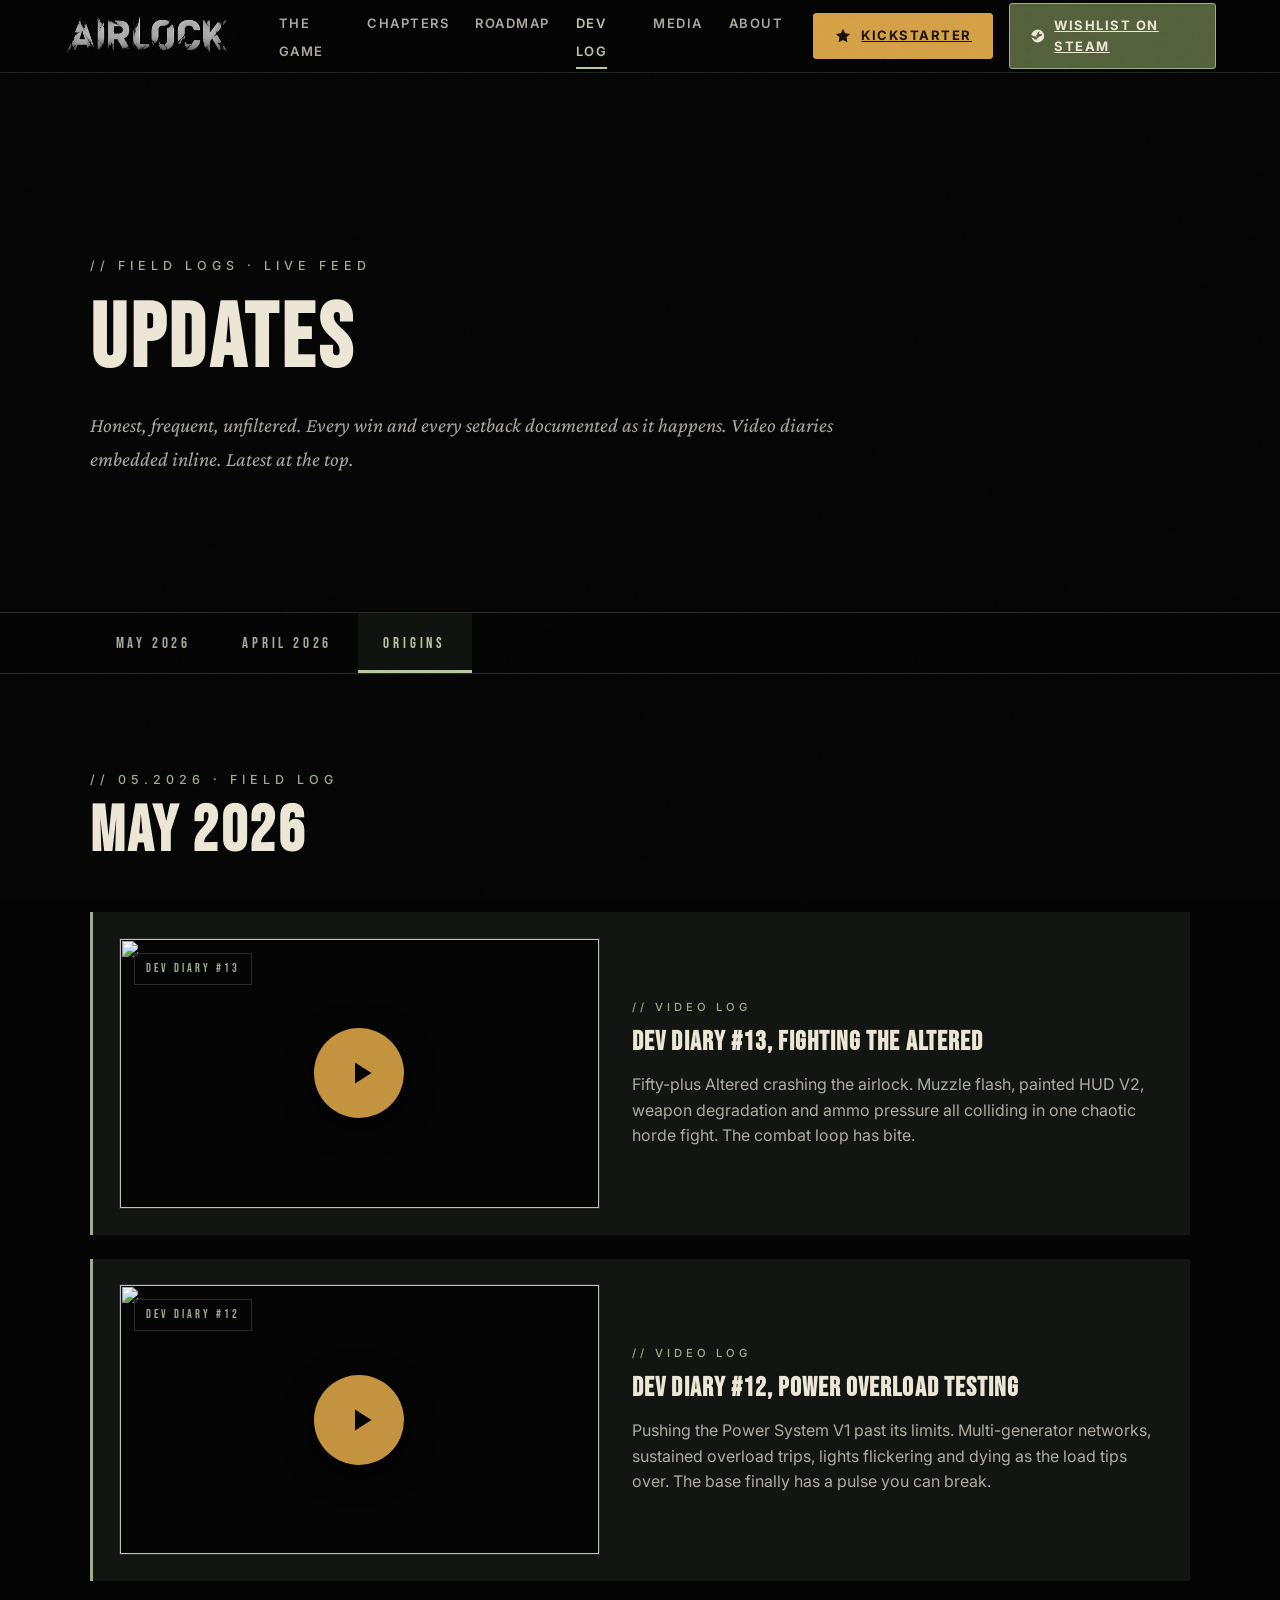
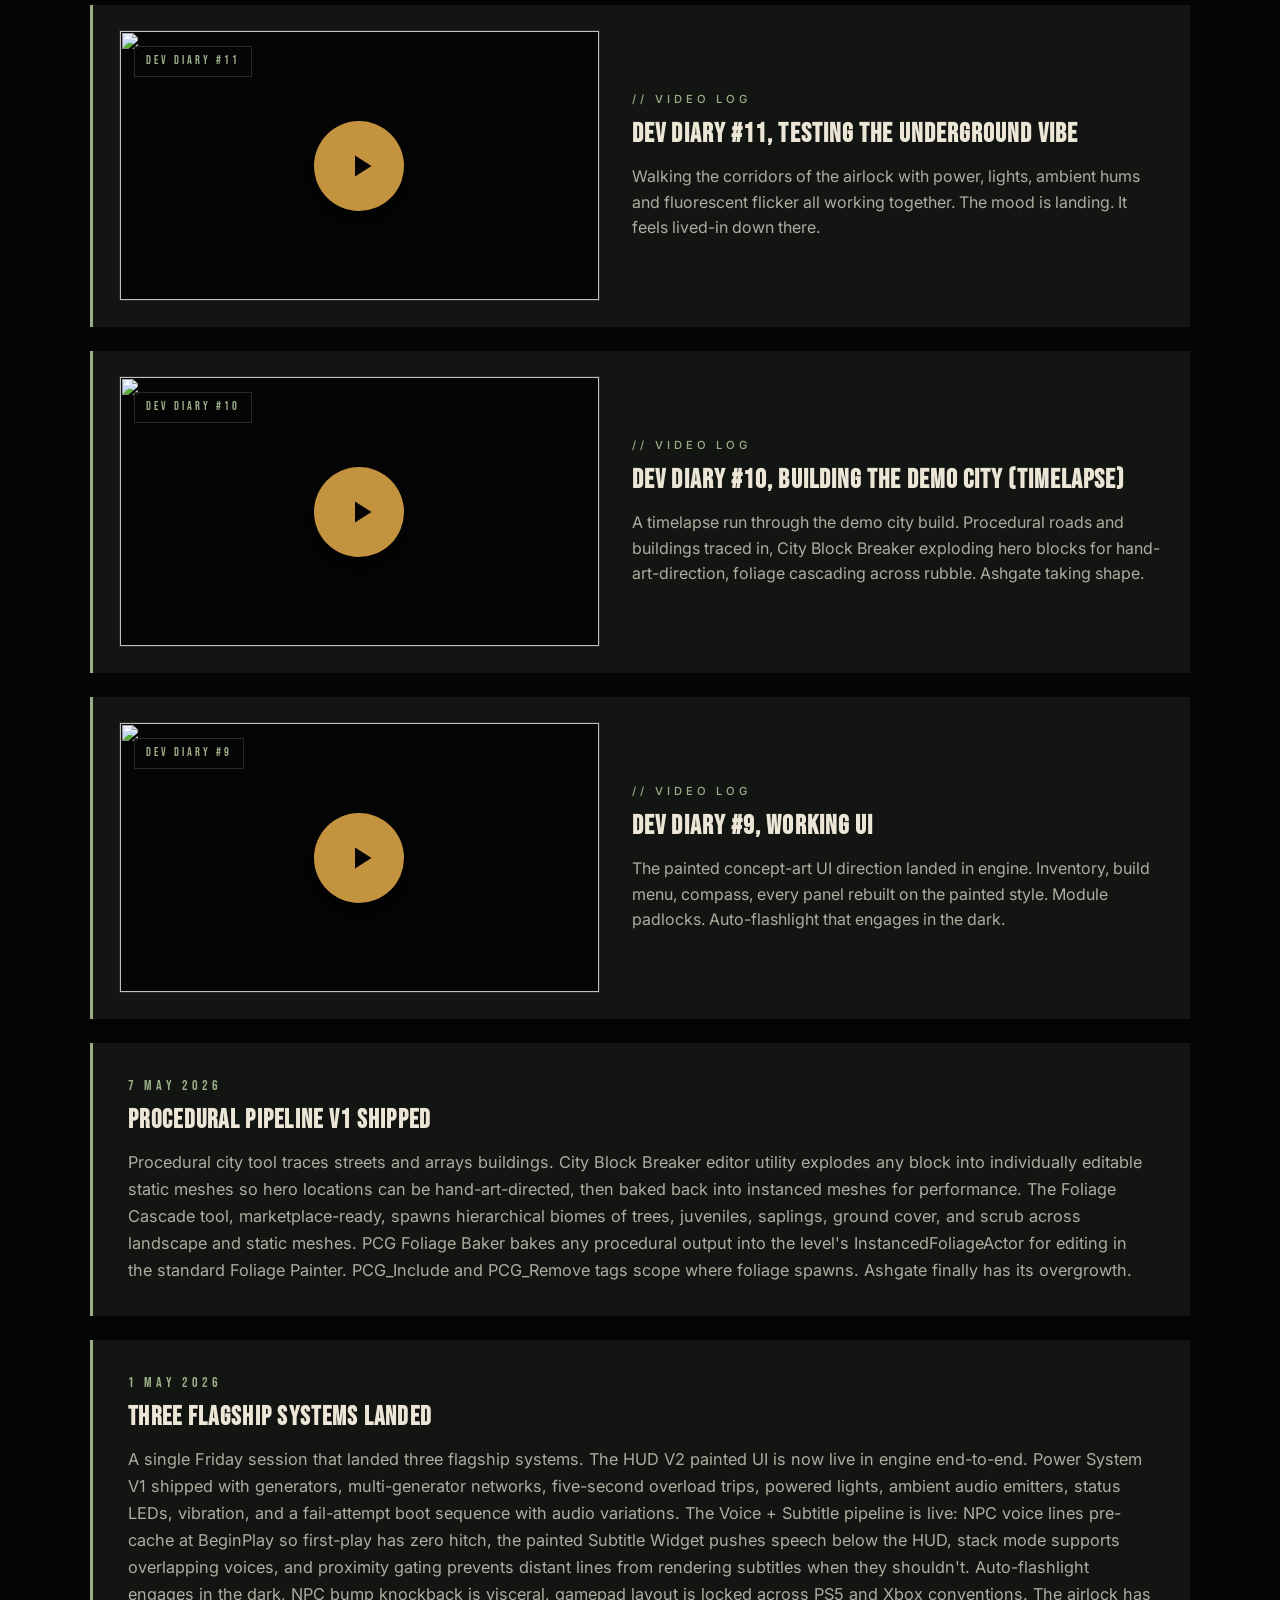
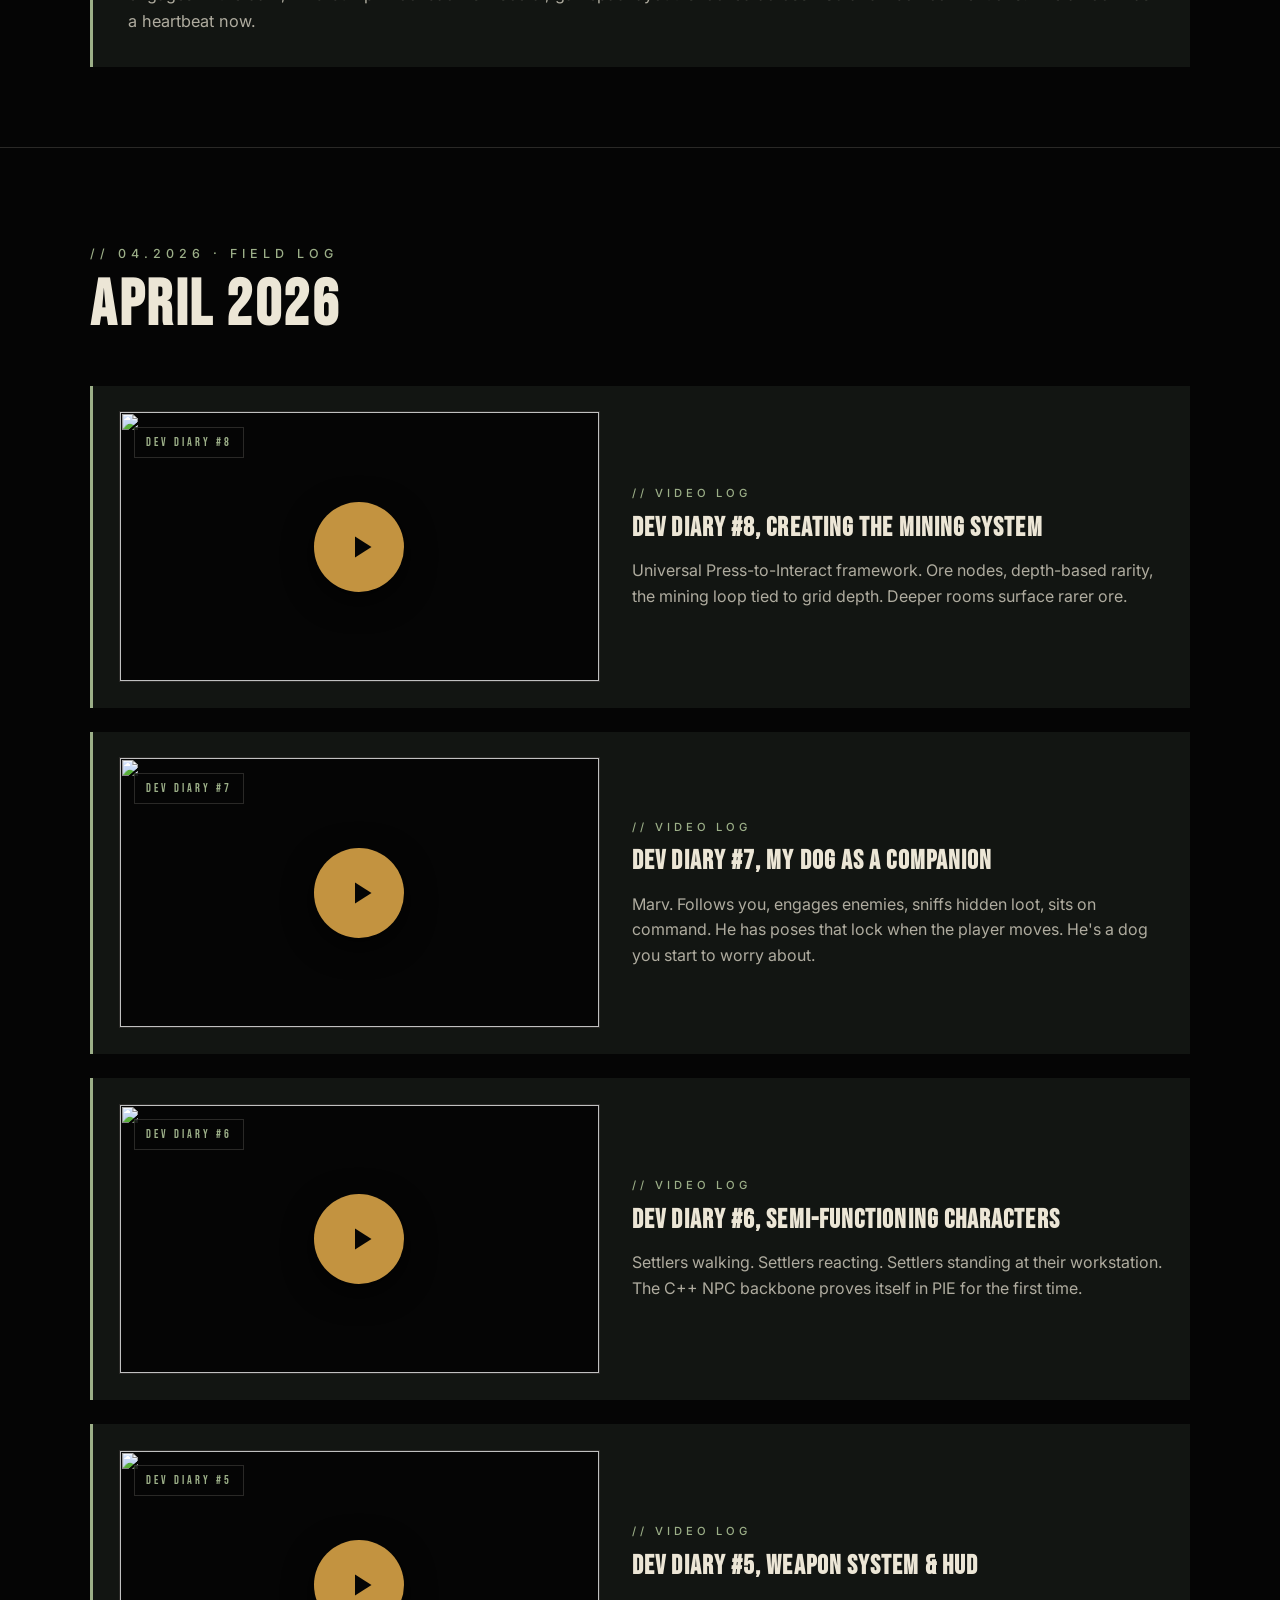
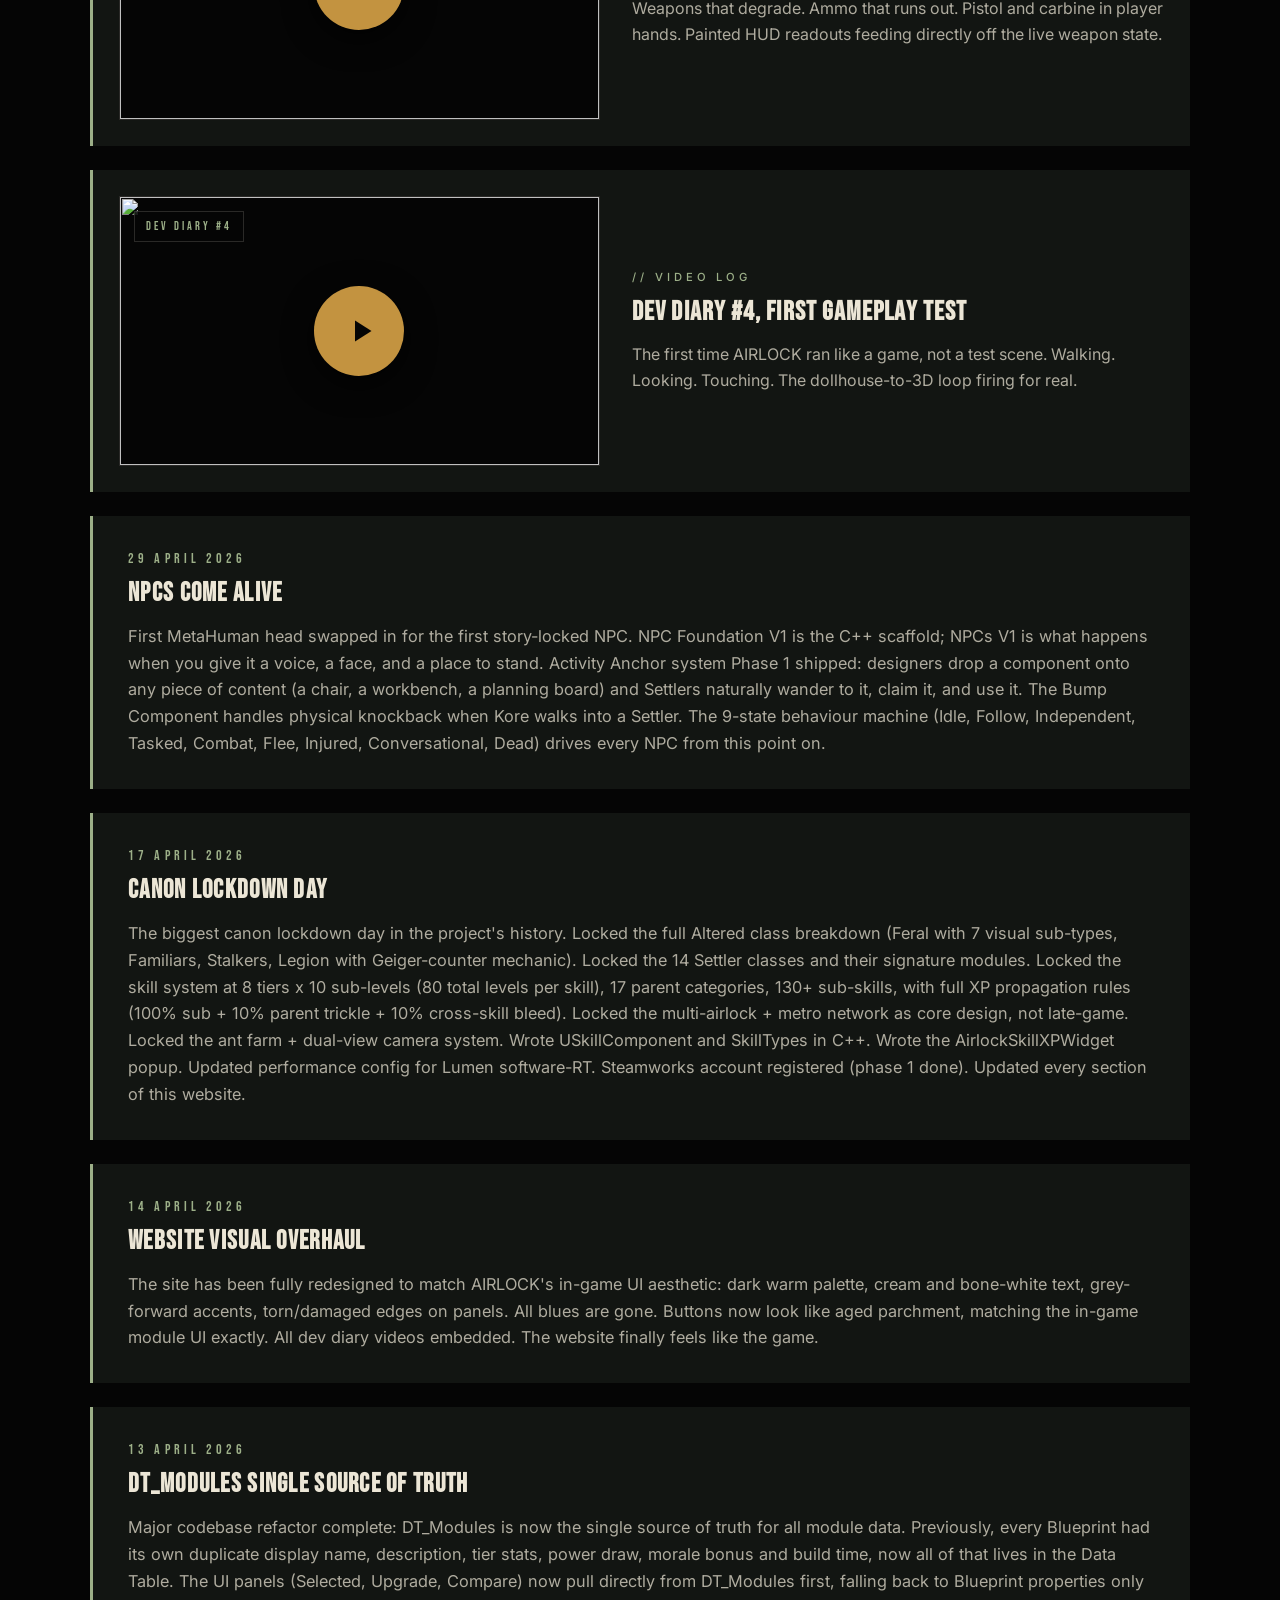
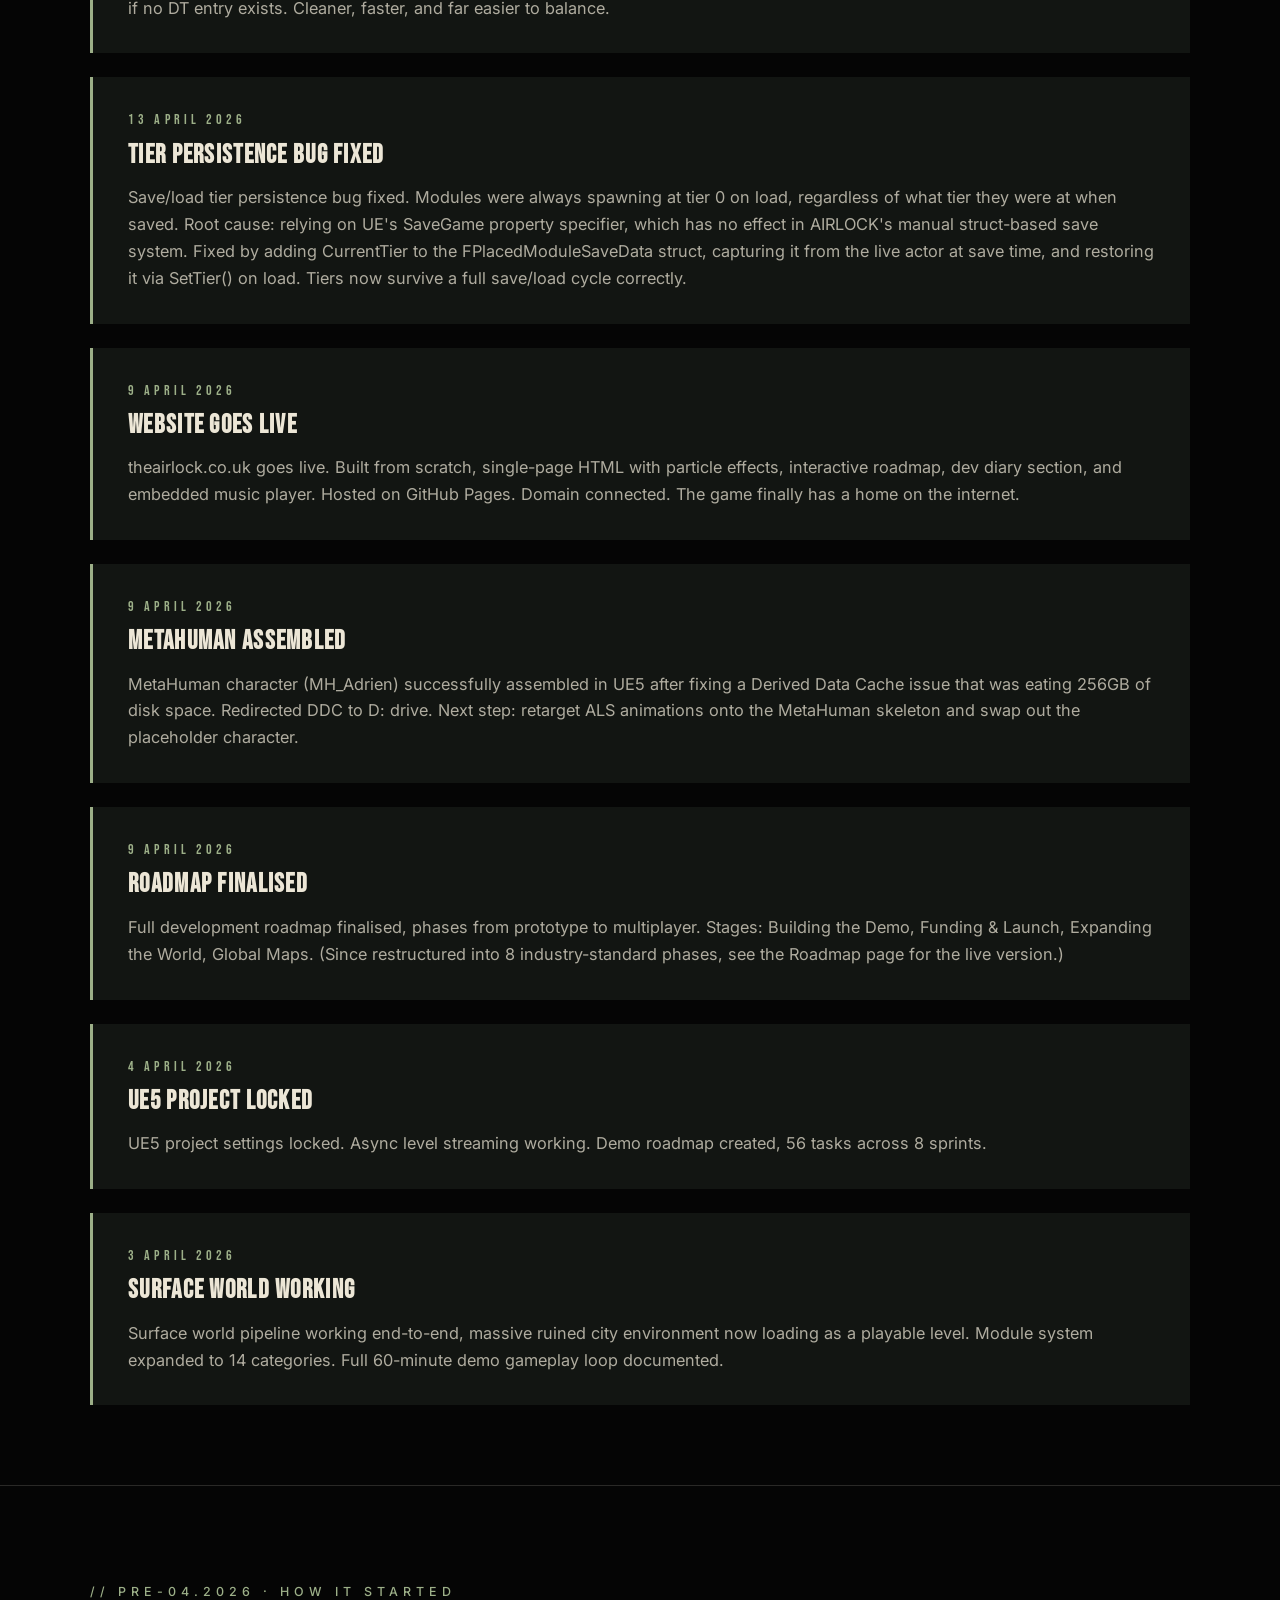
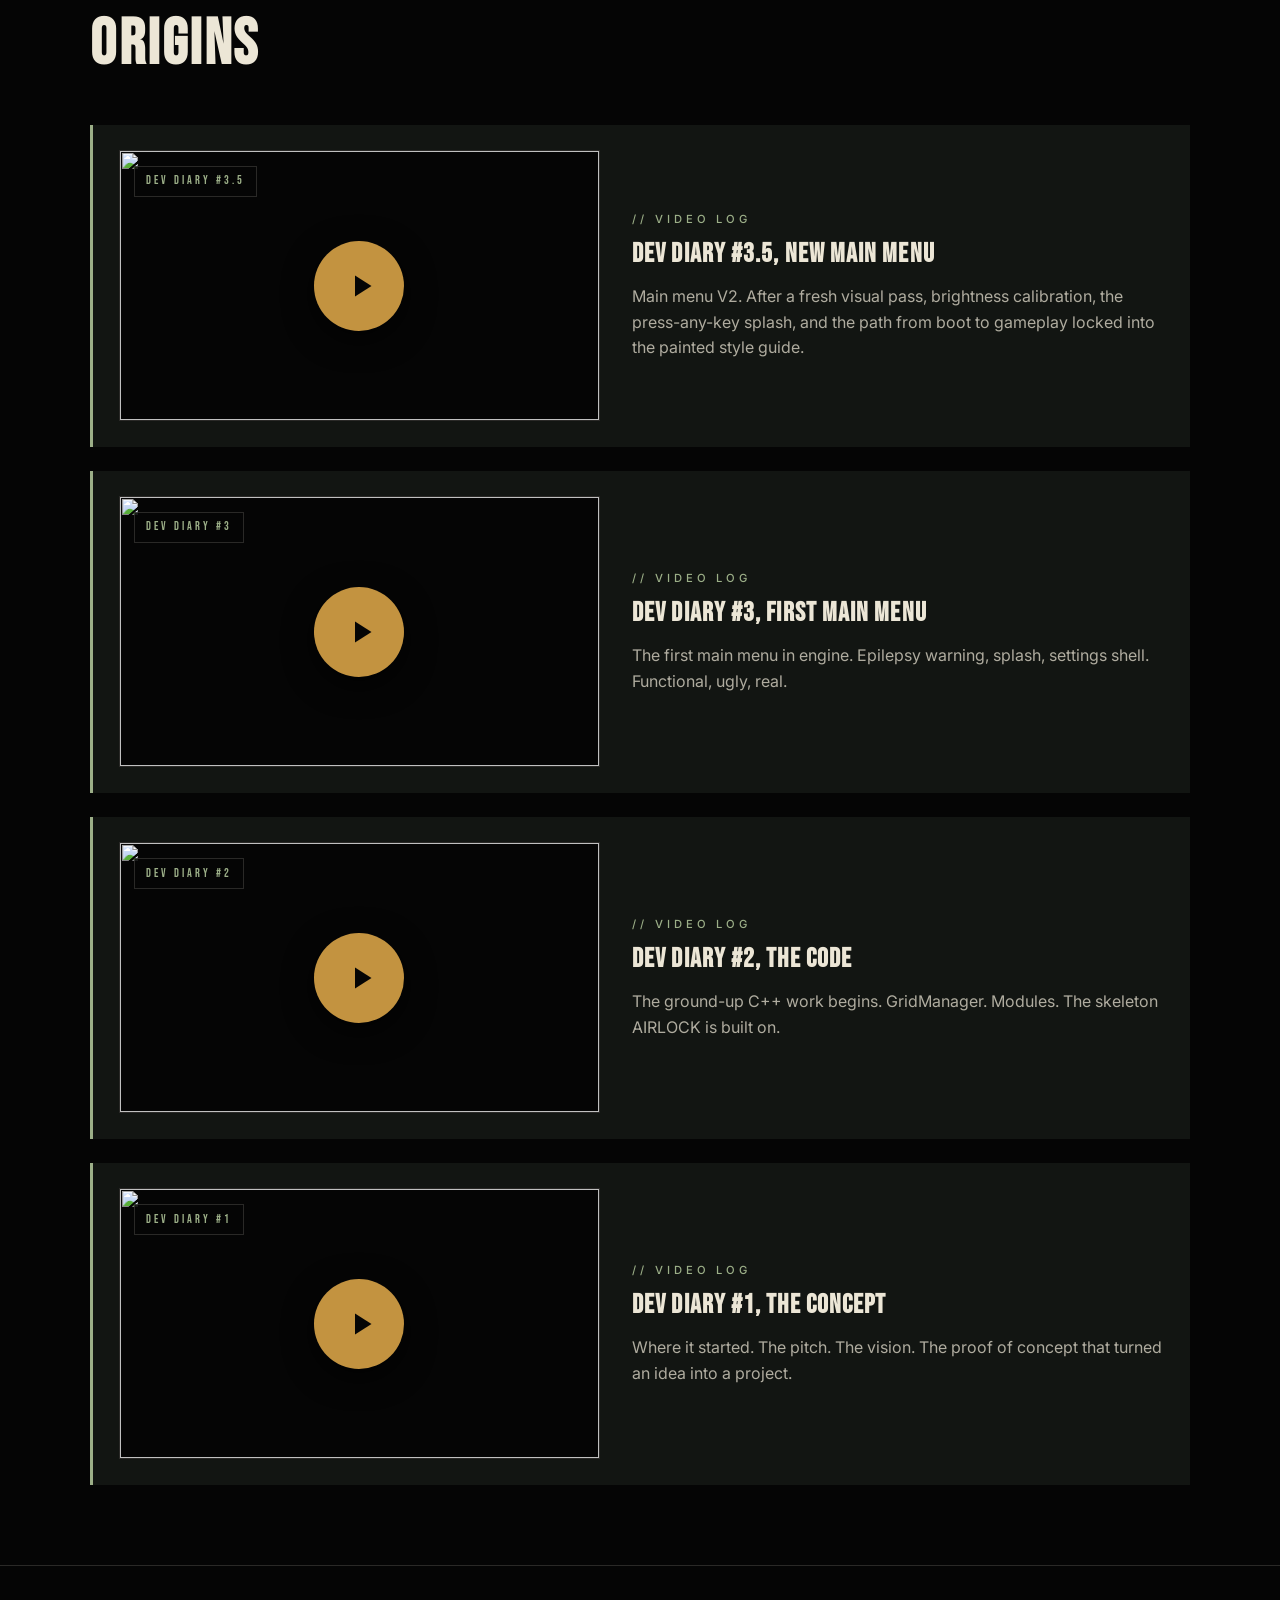
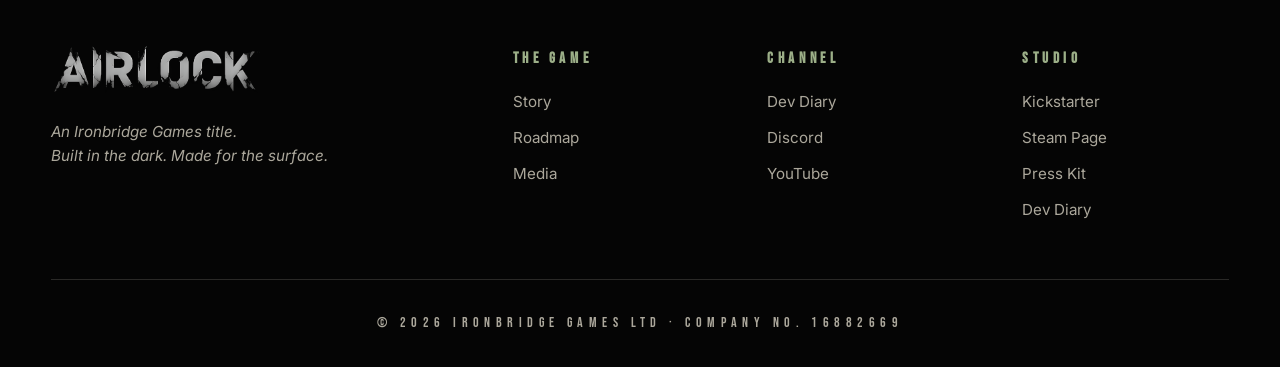
==== commit ba091d50: "Add live Kickstarter CTAs across the site Campaign is live (kickstarter.com/projects/602729946/airlo" ====
--- a/diary.html
+++ b/diary.html
@@ -257,9 +257,11 @@
             <li><a href="index.html#story">About</a></li>
         </ul>
         <div class="nav-right">
-            <a class="nav-soc" href="https://discord.gg/VpwRvjsd2Y" target="_blank" rel="noopener" title="Discord"><svg viewBox="0 0 24 24" fill="currentColor"><path d="M20.3 4.4A19.8 19.8 0 0015.4 3l-.2.5c1.6.4 2.9 1 4.2 1.8a13.5 13.5 0 00-11 0c1.3-.8 2.6-1.4 4.2-1.8L12.6 3a19.8 19.8 0 00-4.9 1.4C4.6 9 3.8 13.5 4.2 18a20 20 0 006 3l.8-1.2c-.8-.3-1.5-.7-2.2-1.2l.5-.4a14.3 14.3 0 0013.4 0l.5.4c-.7.5-1.4.9-2.2 1.2l.8 1.2a20 20 0 006-3c.5-5.2-.8-9.6-3.8-13.6zM9.7 15.3c-1 0-1.8-.9-1.8-2s.8-2 1.8-2 1.8.9 1.8 2-.8 2-1.8 2zm4.6 0c-1 0-1.8-.9-1.8-2s.8-2 1.8-2 1.8.9 1.8 2-.8 2-1.8 2z"/></svg></a>
-            <a class="nav-soc" href="https://www.youtube.com/playlist?list=PLhoasRCxOlRP3OM8u7_KstvISsC55Sjyj" target="_blank" rel="noopener" title="YouTube"><svg viewBox="0 0 24 24" fill="currentColor"><path d="M23 7.5a3 3 0 00-2.1-2.1C19 5 12 5 12 5s-7 0-8.9.4A3 3 0 001 7.5 31 31 0 001 12a31 31 0 00.1 4.5 3 3 0 002.1 2.1C5 19 12 19 12 19s7 0 8.9-.4a3 3 0 002.1-2.1A31 31 0 0023 12a31 31 0 00-.1-4.5zM10 15V9l5 3z"/></svg></a>
-            <a class="steam-btn" href="https://store.steampowered.com/app/4652950/Airlock/?utm_source=officialsite" target="_blank" rel="noopener">
+            <a class="ks-btn" href="https://www.kickstarter.com/projects/602729946/airlock" target="_blank" rel="noopener">
+                    <svg viewBox="0 0 24 24" fill="currentColor"><path d="M12 2.3l2.9 6 6.6.9-4.8 4.6 1.2 6.5-5.9-3.1-5.9 3.1 1.2-6.5L2.5 9.2l6.6-.9z"/></svg>
+                    Kickstarter
+                </a>
+                <a class="steam-btn" href="https://store.steampowered.com/app/4652950/Airlock/?utm_source=officialsite" target="_blank" rel="noopener">
                 <svg viewBox="0 0 24 24" fill="currentColor"><path d="M12 2a10 10 0 00-9.9 8.6l5.3 2.2a2.8 2.8 0 011.6-.5l2.4-3.4v-.1a3.8 3.8 0 113.8 3.8h-.1l-3.4 2.4a2.8 2.8 0 01-5.5.8L2.3 14A10 10 0 1012 2zm-3.4 14.6l-1.2-.5a2.1 2.1 0 003.9-1.1 2.1 2.1 0 00-2.9-1.9l1.2.5a1.5 1.5 0 11-1 2.5zm8-7.2a2.5 2.5 0 100-5 2.5 2.5 0 000 5z"/></svg>
                 Wishlist on Steam
             </a>
@@ -544,7 +546,7 @@
         <div class="footer-brand"><img src="airlock_menulogo.png" alt="AIRLOCK"><p>An Ironbridge Games title.<br>Built in the dark. Made for the surface.</p></div>
         <div class="footer-col"><h5>The Game</h5><ul><li><a href="index.html#chapters">Story</a></li><li><a href="roadmap.html">Roadmap</a></li><li><a href="media.html">Media</a></li></ul></div>
         <div class="footer-col"><h5>Channel</h5><ul><li><a href="diary.html">Dev Diary</a></li><li><a href="https://discord.gg/VpwRvjsd2Y" target="_blank" rel="noopener">Discord</a></li><li><a href="https://www.youtube.com/playlist?list=PLhoasRCxOlRP3OM8u7_KstvISsC55Sjyj" target="_blank" rel="noopener">YouTube</a></li></ul></div>
-        <div class="footer-col"><h5>Studio</h5><ul><li><a href="https://store.steampowered.com/app/4652950/Airlock/?utm_source=officialsite" target="_blank" rel="noopener">Steam Page</a></li><li><a href="media.html">Press Kit</a></li><li><a href="diary.html">Dev Diary</a></li></ul></div>
+        <div class="footer-col"><h5>Studio</h5><ul><li><a href="https://www.kickstarter.com/projects/602729946/airlock" target="_blank" rel="noopener">Kickstarter</a></li><li><a href="https://store.steampowered.com/app/4652950/Airlock/?utm_source=officialsite" target="_blank" rel="noopener">Steam Page</a></li><li><a href="media.html">Press Kit</a></li><li><a href="diary.html">Dev Diary</a></li></ul></div>
     </div>
     <div class="footer-bottom">© 2026 Ironbridge Games Ltd · Company No. 16882669</div>
 </footer>
--- a/airlock.css
+++ b/airlock.css
@@ -57,6 +57,16 @@
 .steam-btn svg { width: 18px; height: 18px; }
 .nav-toggle { display: none !important; }
 
+/* Kickstarter CTA - amber (our "live / happening now" accent). Campaign live 2026-06. */
+.ks-btn {
+    display: inline-flex; align-items: center; gap: 9px; background: var(--amber);
+    color: #1a1205; border: 1px solid var(--amber); padding: 11px 20px;
+    font-family: 'Inter', sans-serif; font-size: 13px; font-weight: 700; letter-spacing: 1.5px;
+    text-transform: uppercase; border-radius: 3px; transition: all .15s;
+}
+.ks-btn:hover { background: var(--amber-bright); border-color: var(--amber-bright); color: #1a1205; }
+.ks-btn svg { width: 18px; height: 18px; }
+
 /* ===== STATUS COLOURS: in-progress = amber, declassified = green, classified = muted ===== */
 .stamp.in-progress, .substage-stamp.in-progress, .stage-stamp.in-progress,
 .stage-substage-stamp.in-progress {
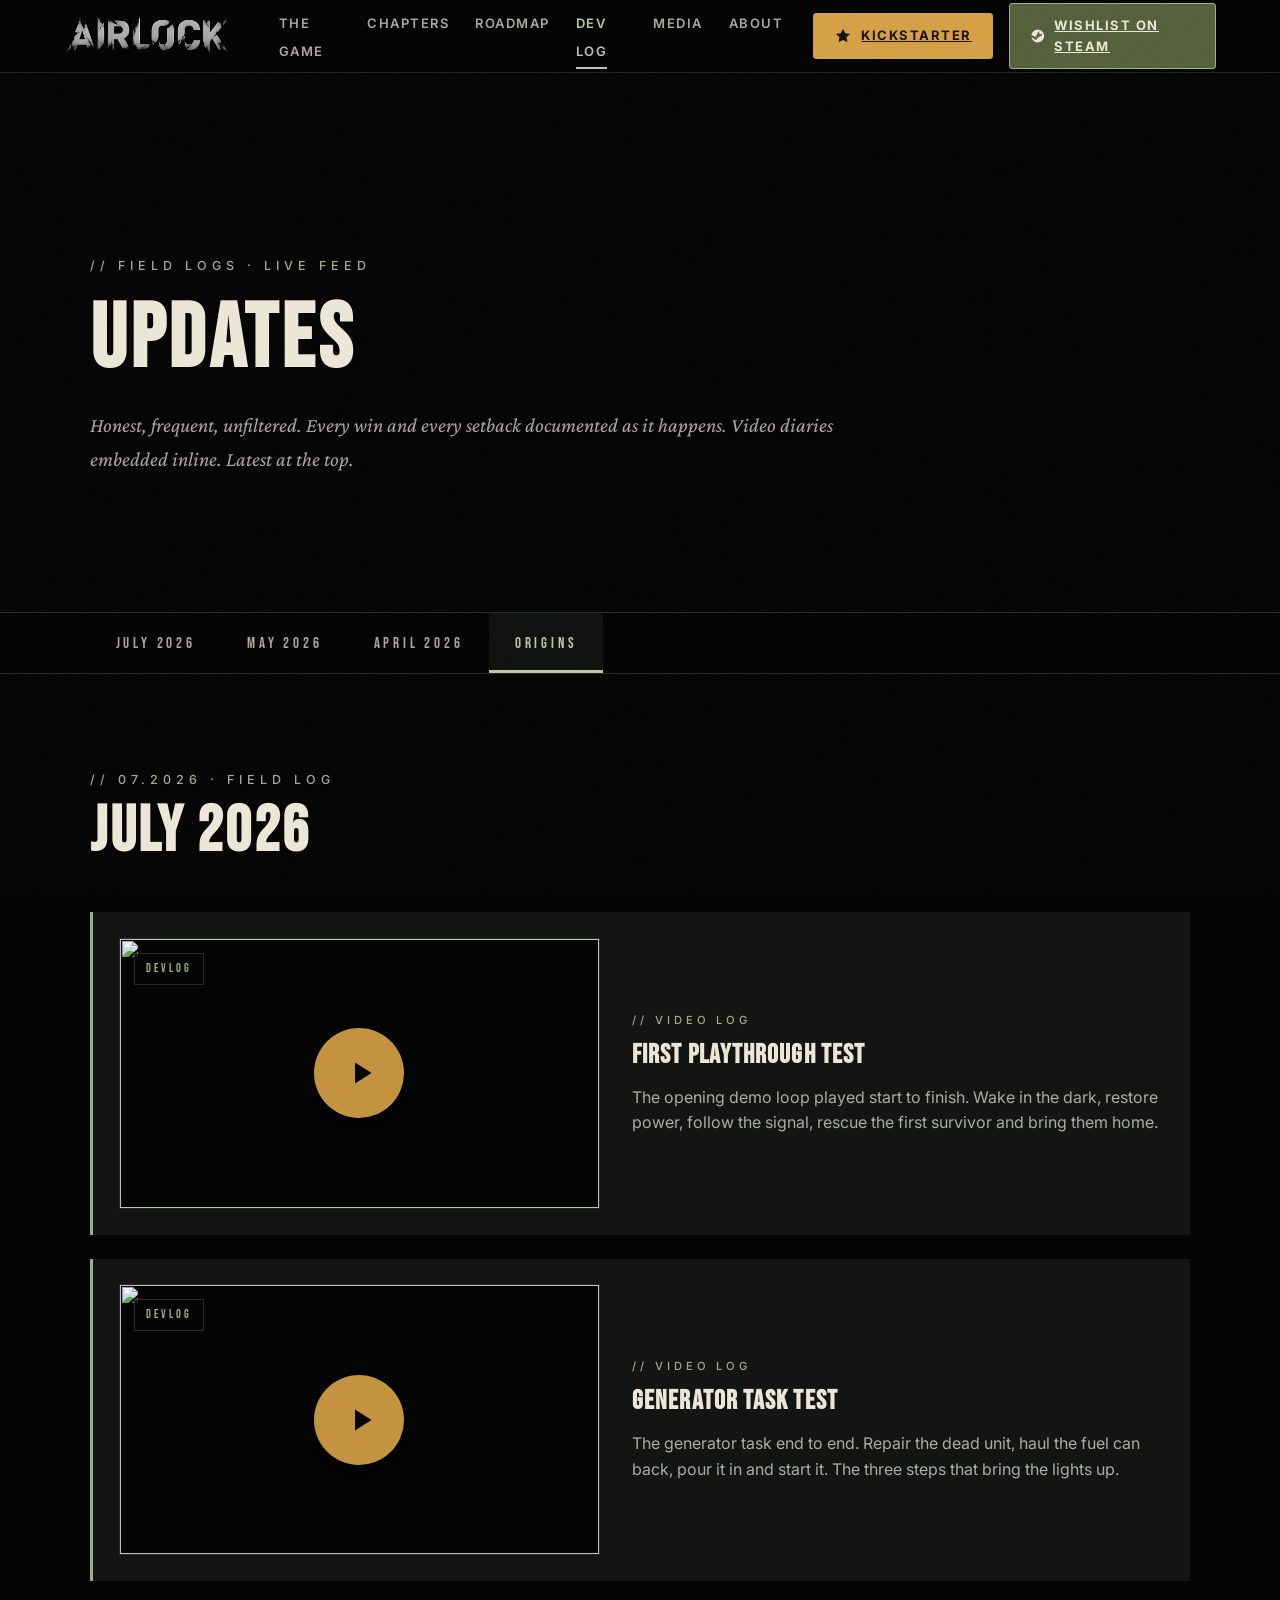
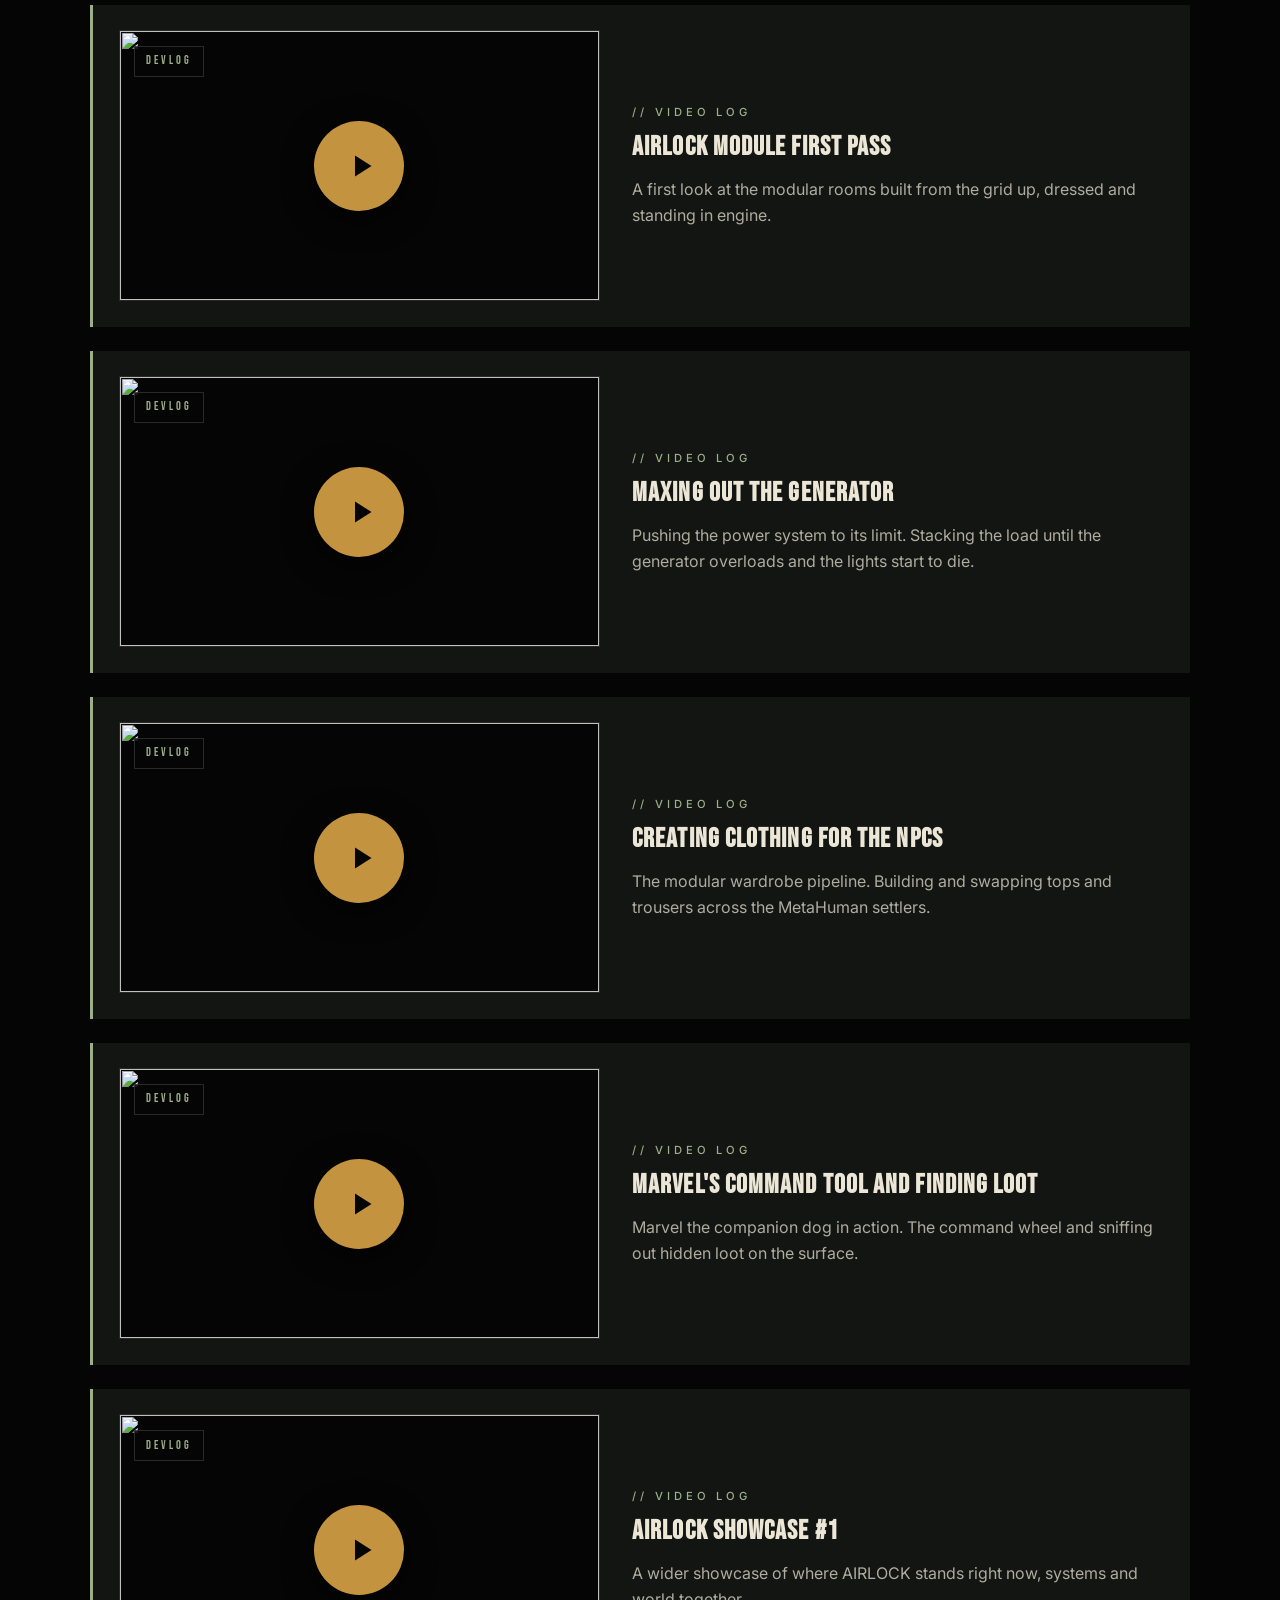
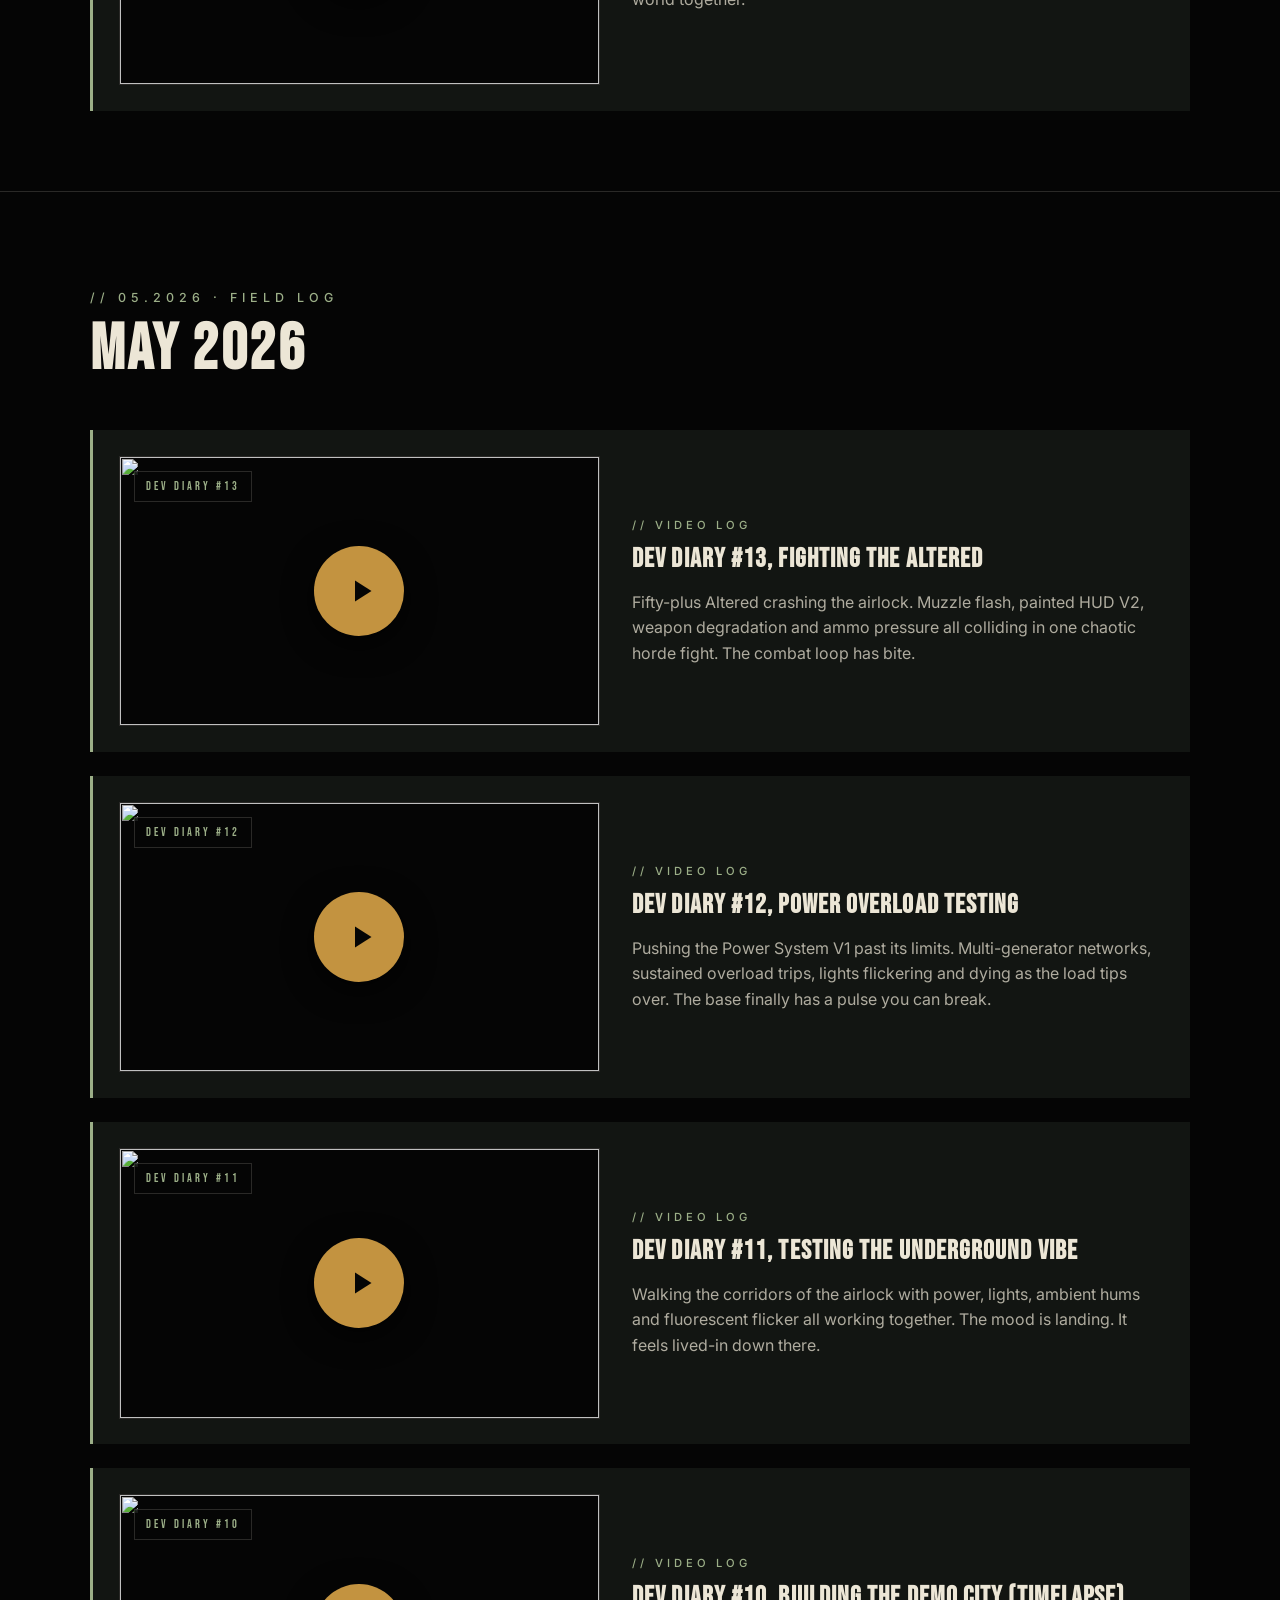
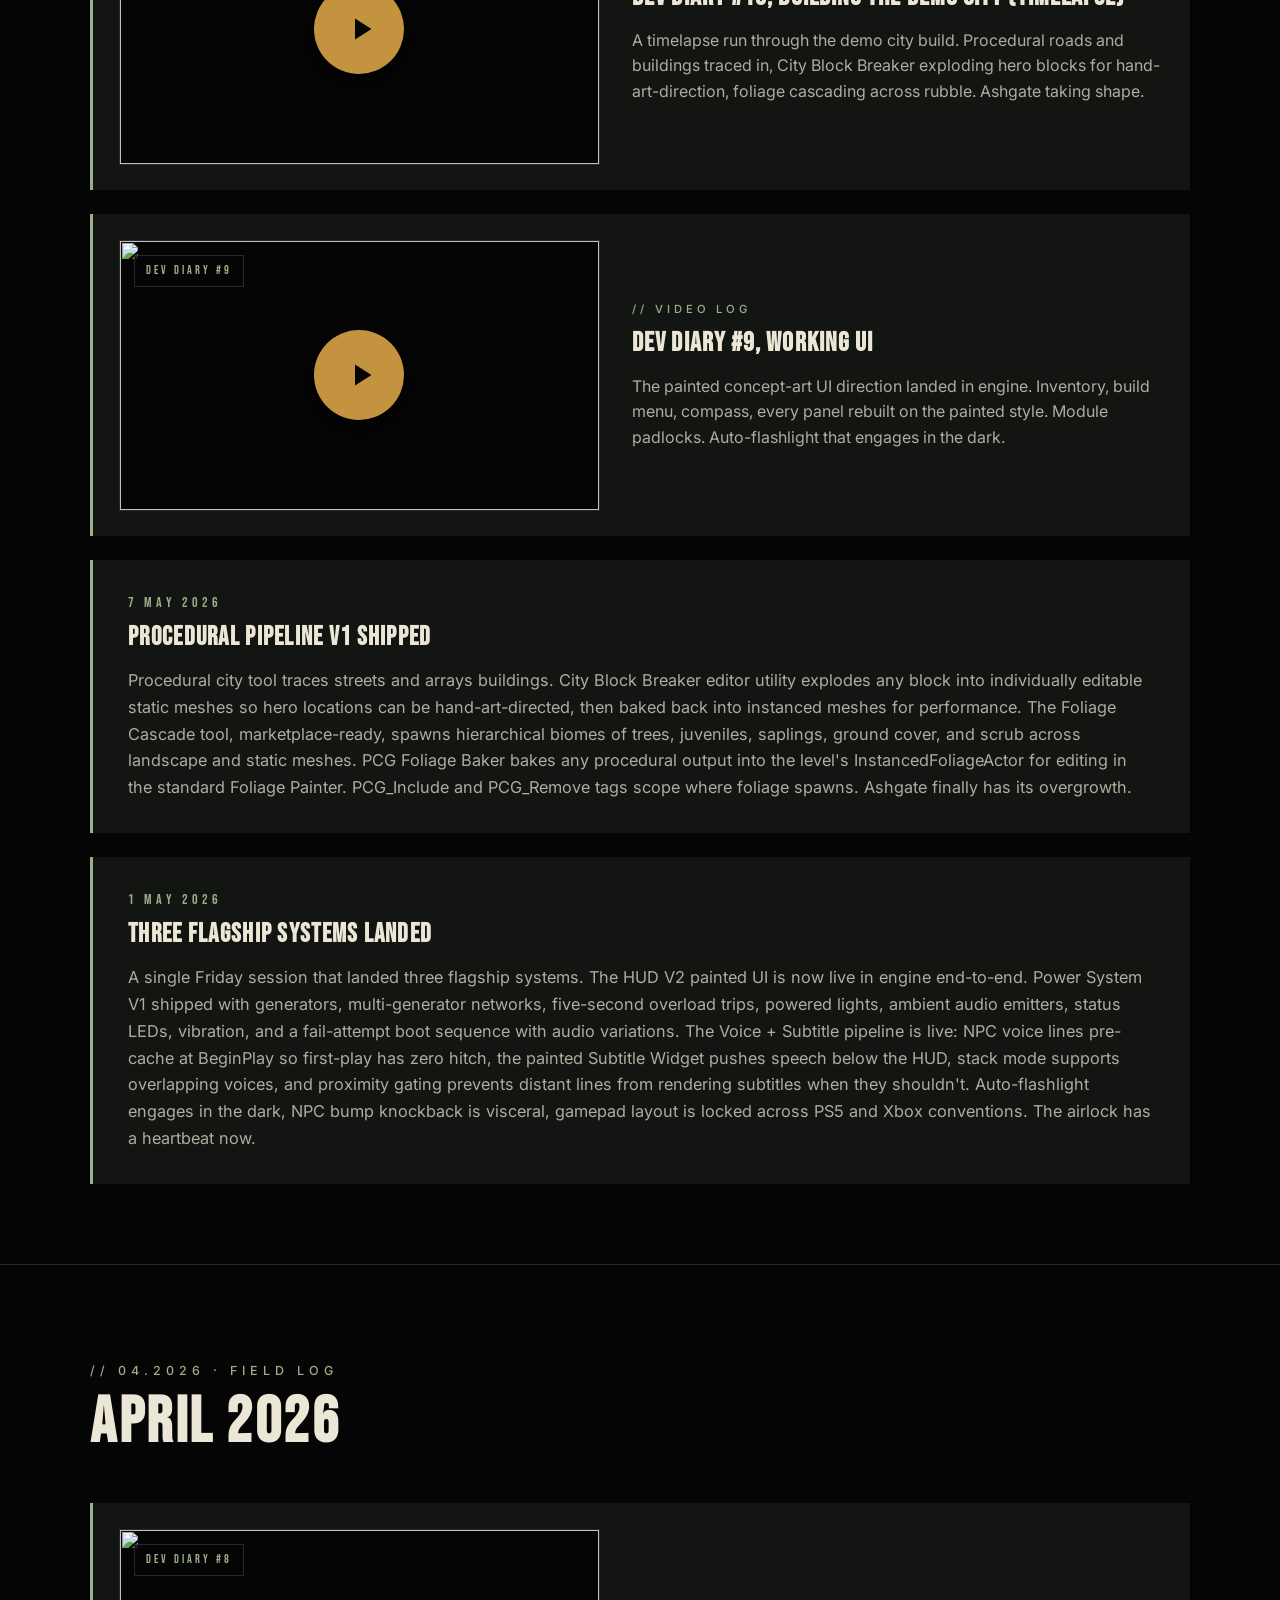
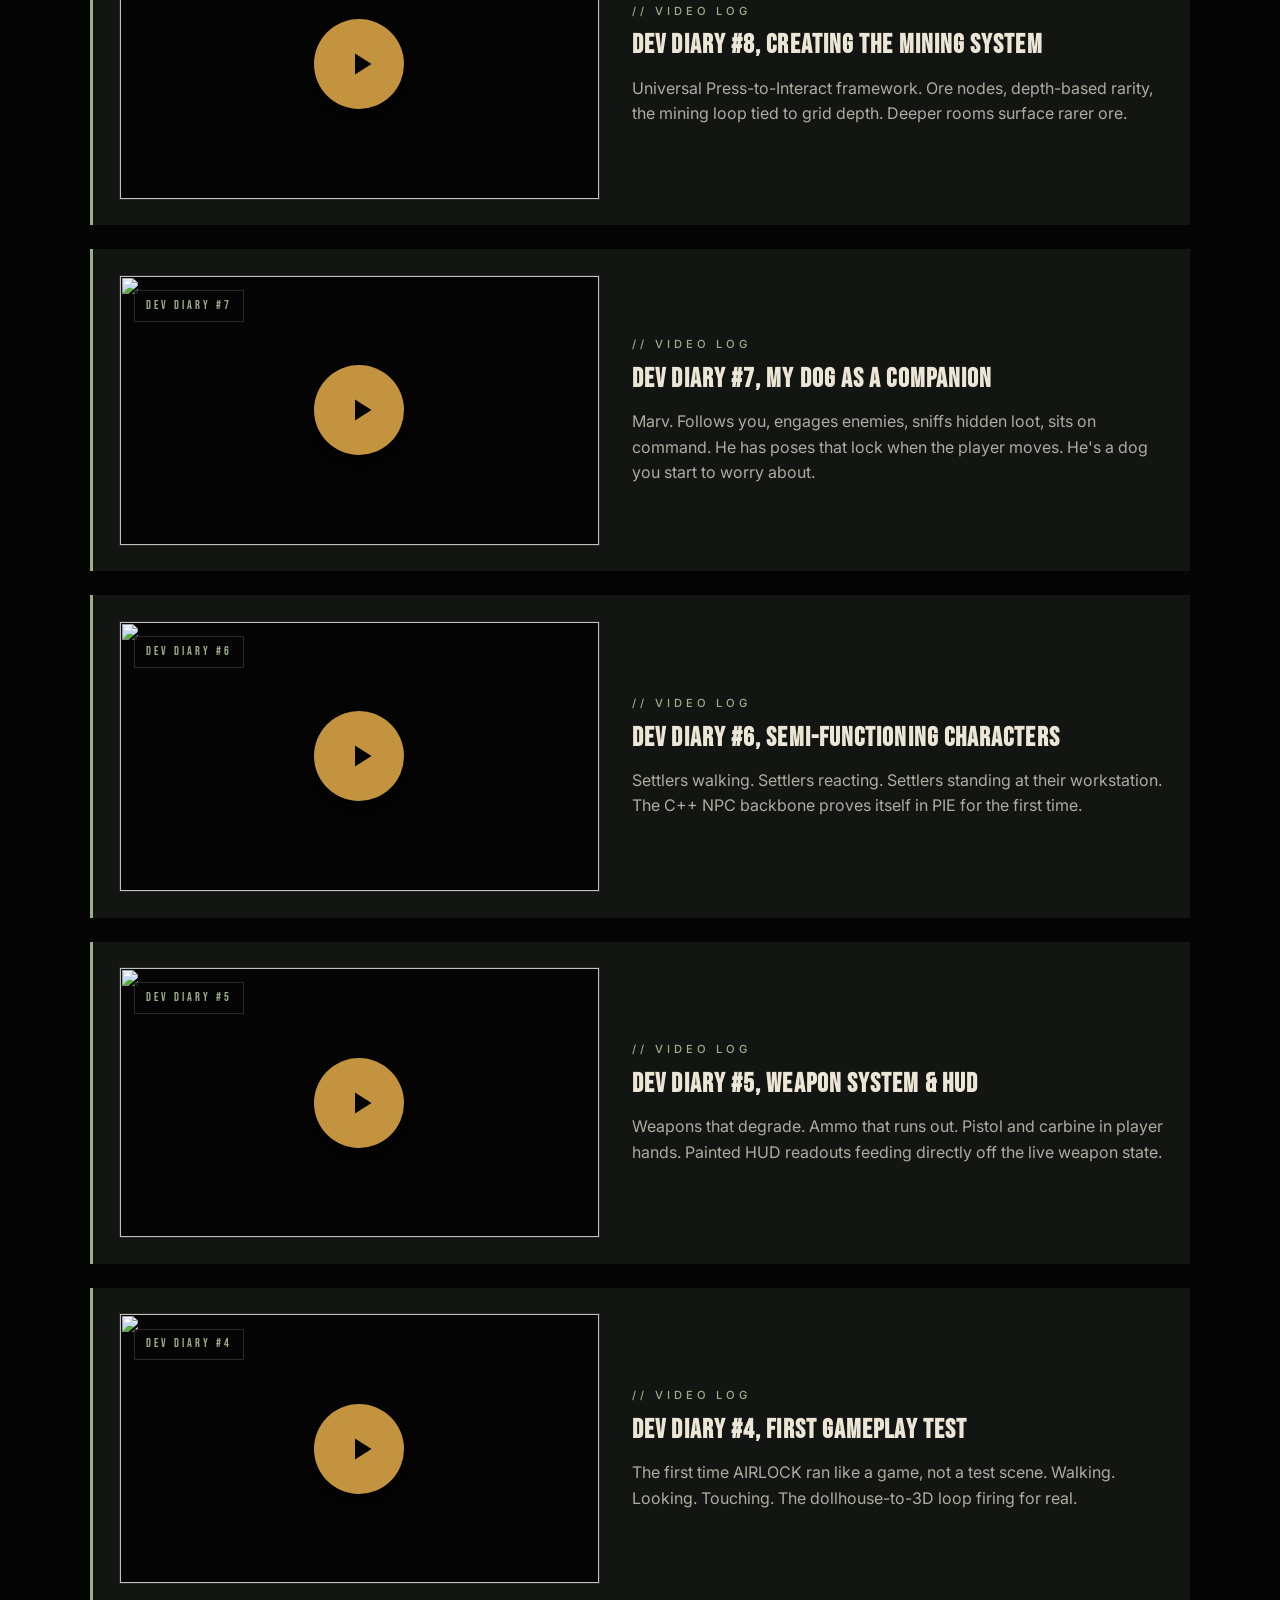
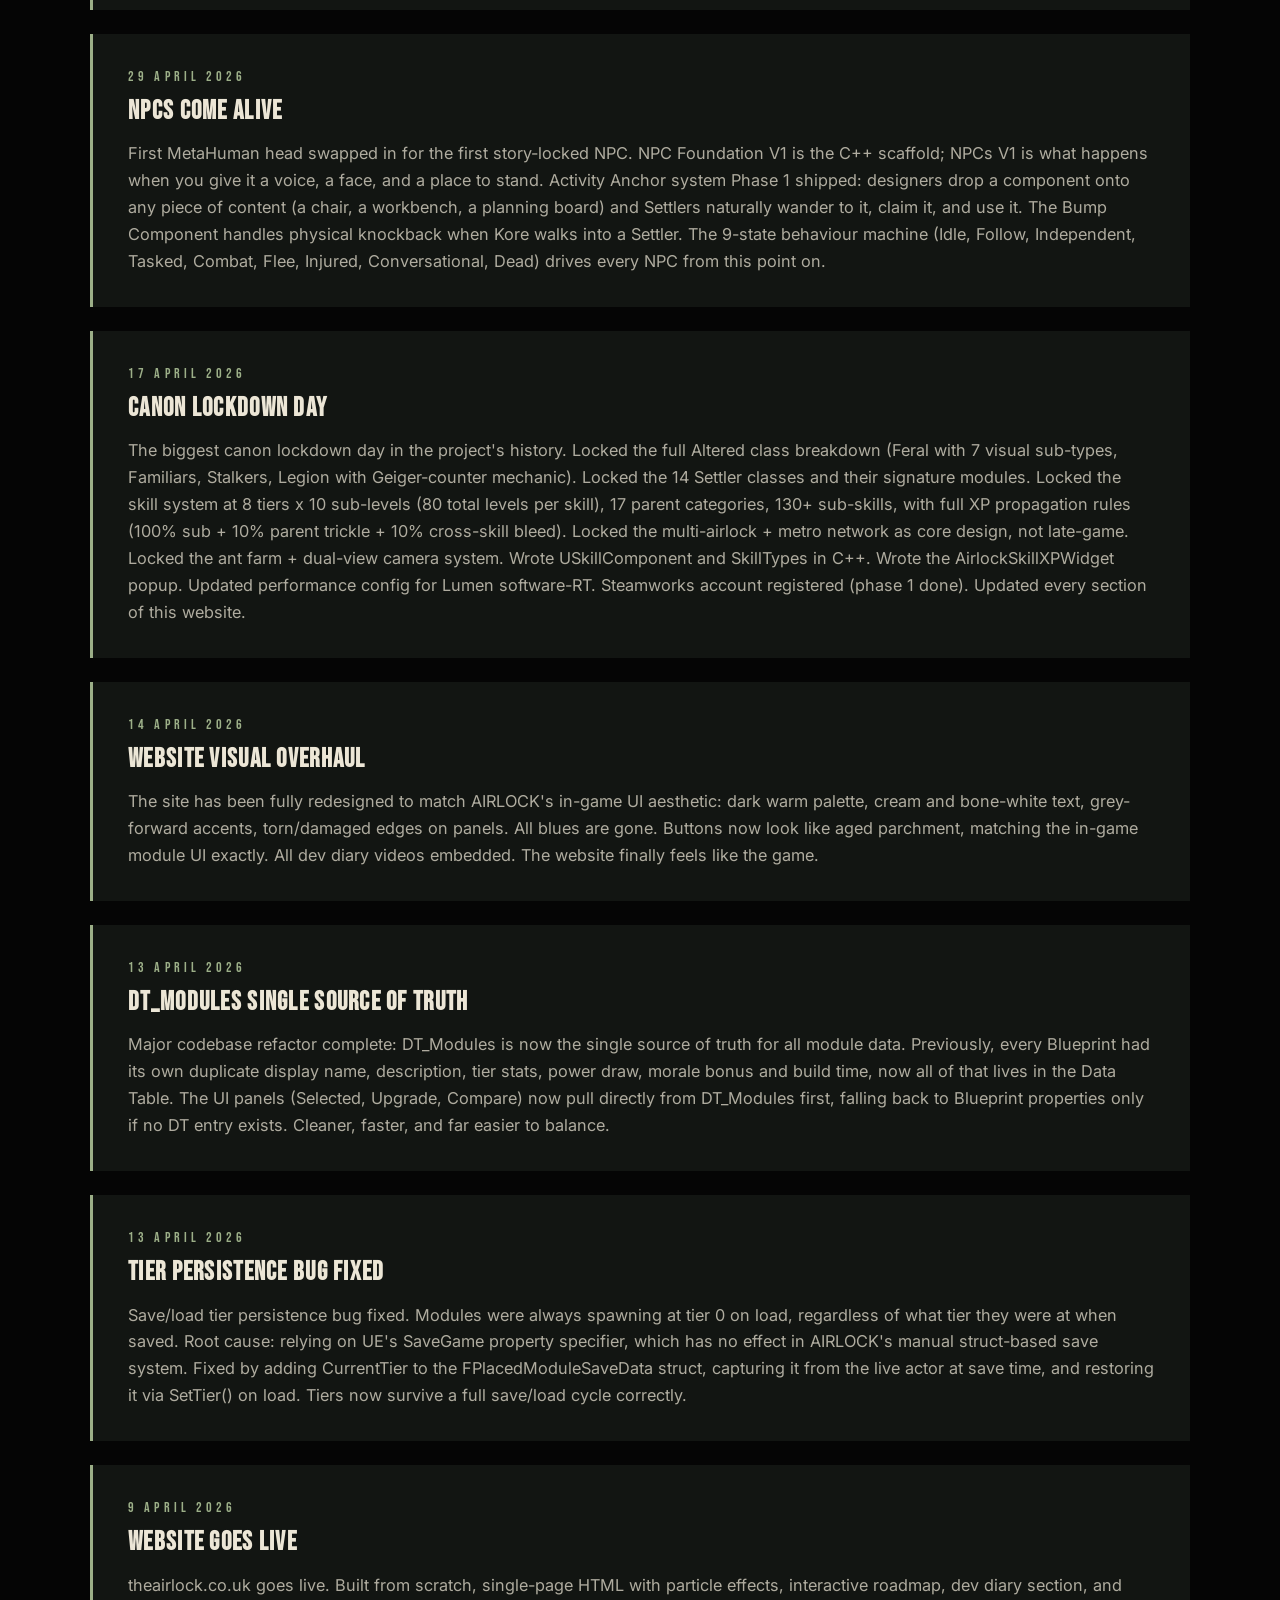
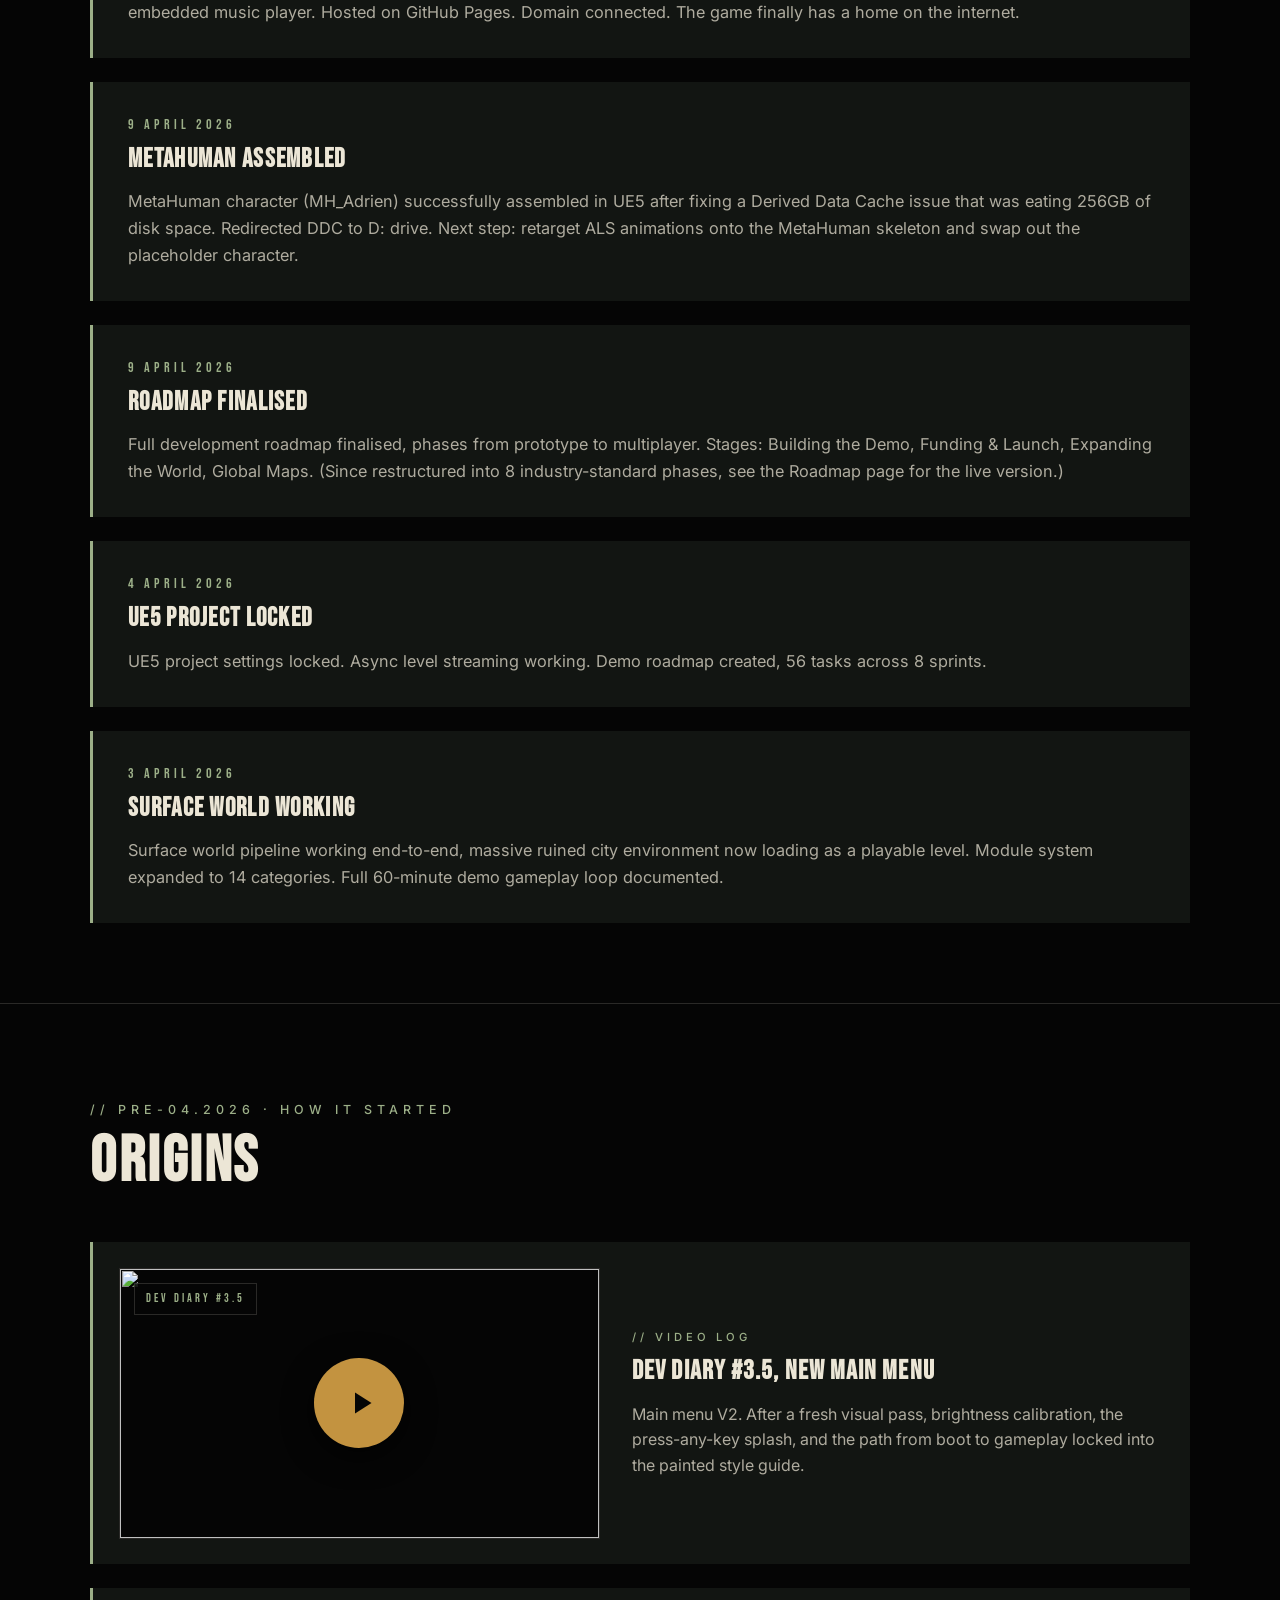
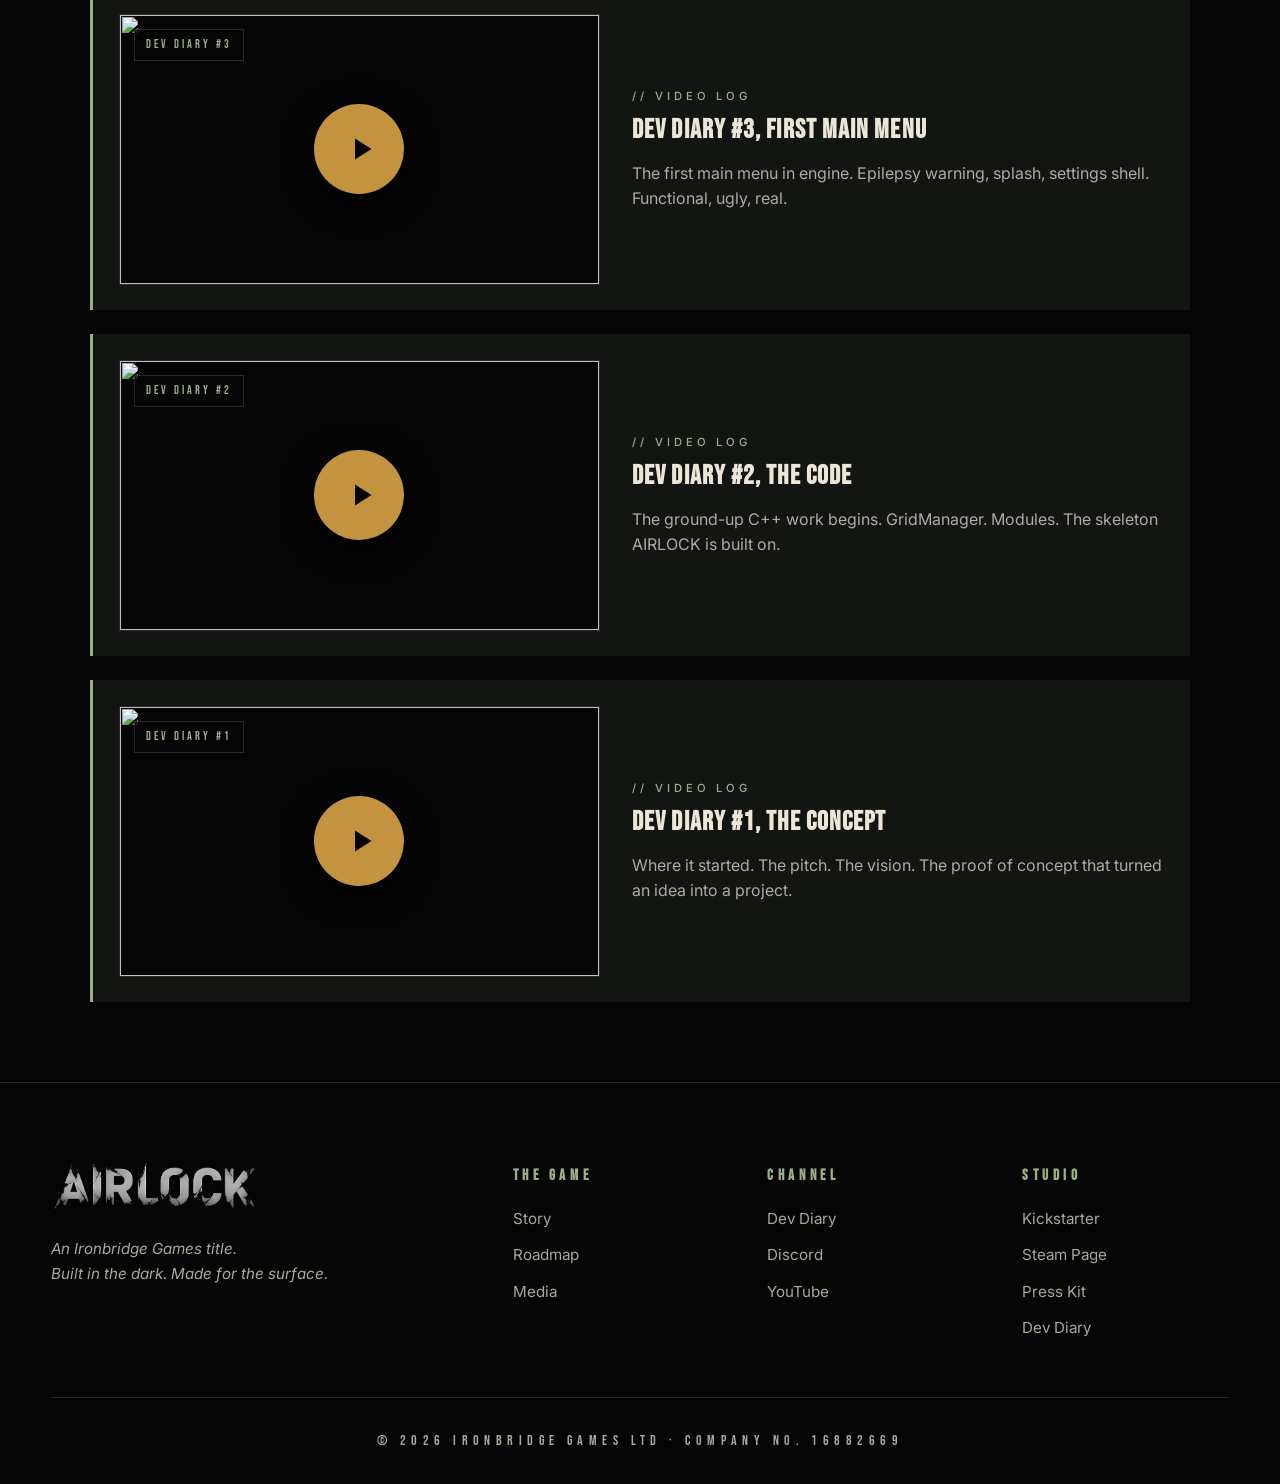
==== commit 74ee6c31: "New updated New Updated Files" ====
--- a/diary.html
+++ b/diary.html
@@ -266,8 +266,21 @@
                 Wishlist on Steam
             </a>
         </div>
-    </div>
+            <button class="mnav-toggle" id="mnavToggle" aria-label="Menu" aria-expanded="false"><span></span><span></span><span></span></button>
+</div>
 </nav>
+<div class="mnav-backdrop" id="mnavBackdrop"></div>
+<nav class="mnav" id="mnav" aria-label="Mobile">
+    <a href="index.html#game">The Game</a>
+    <a href="index.html#chapters">Chapters</a>
+    <a href="roadmap.html">Roadmap</a>
+    <a href="diary.html">Dev Log</a>
+    <a href="media.html">Media</a>
+    <a href="index.html#story">About</a>
+    <a class="mnav-ks" href="https://www.kickstarter.com/projects/602729946/airlock" target="_blank" rel="noopener">Back on Kickstarter</a>
+    <a class="mnav-steam" href="https://store.steampowered.com/app/4652950/Airlock/?utm_source=officialsite" target="_blank" rel="noopener">Wishlist on Steam</a>
+</nav>
+
 
     <!-- PAGE HERO -->
     <section class="page-hero">
@@ -281,11 +294,105 @@
     <!-- MONTH SUB-NAV -->
     <div class="subnav" id="subnav">
         <div class="subnav-inner">
+            <a href="#july-2026" class="subnav-item" data-target="july-2026">July 2026</a>
             <a href="#may-2026" class="subnav-item" data-target="may-2026">May 2026</a>
             <a href="#april-2026" class="subnav-item" data-target="april-2026">April 2026</a>
             <a href="#origins" class="subnav-item" data-target="origins">Origins</a>
         </div>
     </div>
+
+    <section class="month-section reveal" id="july-2026">
+        <header class="month-header">
+            <div class="month-meta">// 07.2026 · Field Log</div>
+            <h2 class="month-title">July 2026</h2>
+        </header>
+        <div class="month-entries">
+            <article class="video-card reveal" data-vid="NOKUnw6n5mg">
+                <div class="video-thumb">
+                    <img src="https://img.youtube.com/vi/NOKUnw6n5mg/maxresdefault.jpg" alt="" loading="lazy">
+                    <button class="video-play" aria-label="Play"><svg viewBox="0 0 24 24" width="36" height="36" fill="currentColor"><path d="M8 5v14l11-7z"/></svg></button>
+                    <div class="video-tag">DEVLOG</div>
+                </div>
+                <div class="video-meta">
+                    <div class="video-kicker">// VIDEO LOG</div>
+                    <h3 class="video-title">First Playthrough Test</h3>
+                    <p class="video-blurb">The opening demo loop played start to finish. Wake in the dark, restore power, follow the signal, rescue the first survivor and bring them home.</p>
+                </div>
+            </article>
+            <article class="video-card reveal" data-vid="5OqkQD6iClY">
+                <div class="video-thumb">
+                    <img src="https://img.youtube.com/vi/5OqkQD6iClY/maxresdefault.jpg" alt="" loading="lazy">
+                    <button class="video-play" aria-label="Play"><svg viewBox="0 0 24 24" width="36" height="36" fill="currentColor"><path d="M8 5v14l11-7z"/></svg></button>
+                    <div class="video-tag">DEVLOG</div>
+                </div>
+                <div class="video-meta">
+                    <div class="video-kicker">// VIDEO LOG</div>
+                    <h3 class="video-title">Generator Task Test</h3>
+                    <p class="video-blurb">The generator task end to end. Repair the dead unit, haul the fuel can back, pour it in and start it. The three steps that bring the lights up.</p>
+                </div>
+            </article>
+            <article class="video-card reveal" data-vid="68uco0qadQM">
+                <div class="video-thumb">
+                    <img src="https://img.youtube.com/vi/68uco0qadQM/maxresdefault.jpg" alt="" loading="lazy">
+                    <button class="video-play" aria-label="Play"><svg viewBox="0 0 24 24" width="36" height="36" fill="currentColor"><path d="M8 5v14l11-7z"/></svg></button>
+                    <div class="video-tag">DEVLOG</div>
+                </div>
+                <div class="video-meta">
+                    <div class="video-kicker">// VIDEO LOG</div>
+                    <h3 class="video-title">Airlock Module First Pass</h3>
+                    <p class="video-blurb">A first look at the modular rooms built from the grid up, dressed and standing in engine.</p>
+                </div>
+            </article>
+            <article class="video-card reveal" data-vid="0wXGeIdbB-0">
+                <div class="video-thumb">
+                    <img src="https://img.youtube.com/vi/0wXGeIdbB-0/maxresdefault.jpg" alt="" loading="lazy">
+                    <button class="video-play" aria-label="Play"><svg viewBox="0 0 24 24" width="36" height="36" fill="currentColor"><path d="M8 5v14l11-7z"/></svg></button>
+                    <div class="video-tag">DEVLOG</div>
+                </div>
+                <div class="video-meta">
+                    <div class="video-kicker">// VIDEO LOG</div>
+                    <h3 class="video-title">Maxing Out the Generator</h3>
+                    <p class="video-blurb">Pushing the power system to its limit. Stacking the load until the generator overloads and the lights start to die.</p>
+                </div>
+            </article>
+            <article class="video-card reveal" data-vid="LanPI1Rg0ds">
+                <div class="video-thumb">
+                    <img src="https://img.youtube.com/vi/LanPI1Rg0ds/maxresdefault.jpg" alt="" loading="lazy">
+                    <button class="video-play" aria-label="Play"><svg viewBox="0 0 24 24" width="36" height="36" fill="currentColor"><path d="M8 5v14l11-7z"/></svg></button>
+                    <div class="video-tag">DEVLOG</div>
+                </div>
+                <div class="video-meta">
+                    <div class="video-kicker">// VIDEO LOG</div>
+                    <h3 class="video-title">Creating Clothing for the NPCs</h3>
+                    <p class="video-blurb">The modular wardrobe pipeline. Building and swapping tops and trousers across the MetaHuman settlers.</p>
+                </div>
+            </article>
+            <article class="video-card reveal" data-vid="VpGBtNaKk-k">
+                <div class="video-thumb">
+                    <img src="https://img.youtube.com/vi/VpGBtNaKk-k/maxresdefault.jpg" alt="" loading="lazy">
+                    <button class="video-play" aria-label="Play"><svg viewBox="0 0 24 24" width="36" height="36" fill="currentColor"><path d="M8 5v14l11-7z"/></svg></button>
+                    <div class="video-tag">DEVLOG</div>
+                </div>
+                <div class="video-meta">
+                    <div class="video-kicker">// VIDEO LOG</div>
+                    <h3 class="video-title">Marvel's Command Tool and Finding Loot</h3>
+                    <p class="video-blurb">Marvel the companion dog in action. The command wheel and sniffing out hidden loot on the surface.</p>
+                </div>
+            </article>
+            <article class="video-card reveal" data-vid="GlqZ265r_hA">
+                <div class="video-thumb">
+                    <img src="https://img.youtube.com/vi/GlqZ265r_hA/maxresdefault.jpg" alt="" loading="lazy">
+                    <button class="video-play" aria-label="Play"><svg viewBox="0 0 24 24" width="36" height="36" fill="currentColor"><path d="M8 5v14l11-7z"/></svg></button>
+                    <div class="video-tag">DEVLOG</div>
+                </div>
+                <div class="video-meta">
+                    <div class="video-kicker">// VIDEO LOG</div>
+                    <h3 class="video-title">Airlock Showcase #1</h3>
+                    <p class="video-blurb">A wider showcase of where AIRLOCK stands right now, systems and world together.</p>
+                </div>
+            </article>
+        </div>
+    </section>
 
     <section class="month-section reveal" id="may-2026">
         <header class="month-header">
@@ -630,5 +737,17 @@
         });
     </script>
 
+<script>
+(function(){var b=document.body,t=document.getElementById("mnavToggle"),bd=document.getElementById("mnavBackdrop"),m=document.getElementById("mnav");function set(o){b.classList.toggle("menu-open",o);if(t)t.setAttribute("aria-expanded",o?"true":"false");}if(t)t.addEventListener("click",function(){set(!b.classList.contains("menu-open"));});if(bd)bd.addEventListener("click",function(){set(false);});if(m)m.addEventListener("click",function(e){if(e.target.closest("a"))set(false);});window.addEventListener("keydown",function(e){if(e.key==="Escape")set(false);});window.addEventListener("resize",function(){if(window.innerWidth>1000)set(false);});})();
+</script>
+<script>
+(function(){
+  function fix(img){ if(img.src.indexOf('maxresdefault')>-1){ img.src=img.src.replace('maxresdefault','hqdefault'); } }
+  document.querySelectorAll('.video-thumb img').forEach(function(img){
+    img.addEventListener('error',function(){ fix(img); });
+    if(img.complete && img.naturalWidth===0){ fix(img); }
+  });
+})();
+</script>
 </body>
 </html>
--- a/airlock.css
+++ b/airlock.css
@@ -57,6 +57,35 @@
 .steam-btn svg { width: 18px; height: 18px; }
 .nav-toggle { display: none !important; }
 
+/* ===== Mobile nav: hamburger + slide-in drawer (added 2026-07-22) ===== */
+.mnav-toggle { display:none; position:relative; z-index:200; background:none; border:0; cursor:pointer; width:42px; height:42px; padding:9px; margin-left:14px; }
+.mnav-toggle span { display:block; height:2px; background:var(--bone); margin:5px 0; border-radius:2px; transition:transform .25s, opacity .2s; }
+body.menu-open .mnav-toggle span:nth-child(1) { transform:translateY(7px) rotate(45deg); }
+body.menu-open .mnav-toggle span:nth-child(2) { opacity:0; }
+body.menu-open .mnav-toggle span:nth-child(3) { transform:translateY(-7px) rotate(-45deg); }
+.mnav { display:none; }
+.mnav-backdrop { display:none; }
+@media (max-width: 1000px) {
+  .nav-links { display:none !important; }
+  .nav-right { display:none !important; }
+  .mnav-toggle { display:block !important; margin-left:auto; }
+  .mnav {
+    display:flex; flex-direction:column; gap:2px;
+    position:fixed; top:0; right:0; height:100vh; width:min(330px,86vw);
+    background:rgba(8,9,8,0.98); -webkit-backdrop-filter:blur(14px); backdrop-filter:blur(14px);
+    border-left:1px solid var(--bone-faint); box-shadow:-20px 0 60px rgba(0,0,0,.6);
+    padding:92px 26px 28px; z-index:150;
+    transform:translateX(100%); transition:transform .28s ease; overflow-y:auto;
+  }
+  body.menu-open .mnav { transform:translateX(0); }
+  .mnav a { color:var(--bone-dim); font-family:'Inter',sans-serif; font-size:15px; font-weight:600; letter-spacing:1px; text-transform:uppercase; text-decoration:none; padding:15px 4px; border-bottom:1px solid var(--bone-faint); }
+  .mnav a:hover { color:var(--green-bright); }
+  .mnav .mnav-ks { margin-top:20px; padding:14px; background:var(--amber); color:#1a1205; border:0; border-radius:4px; text-align:center; }
+  .mnav .mnav-steam { margin-top:10px; padding:14px; background:var(--green-deep); color:var(--bone); border:1px solid var(--green); border-radius:4px; text-align:center; }
+  .mnav-backdrop { display:block; position:fixed; inset:0; background:rgba(0,0,0,.5); z-index:140; opacity:0; pointer-events:none; transition:opacity .28s; }
+  body.menu-open .mnav-backdrop { opacity:1; pointer-events:auto; }
+}
+
 /* Kickstarter CTA - amber (our "live / happening now" accent). Campaign live 2026-06. */
 .ks-btn {
     display: inline-flex; align-items: center; gap: 9px; background: var(--amber);
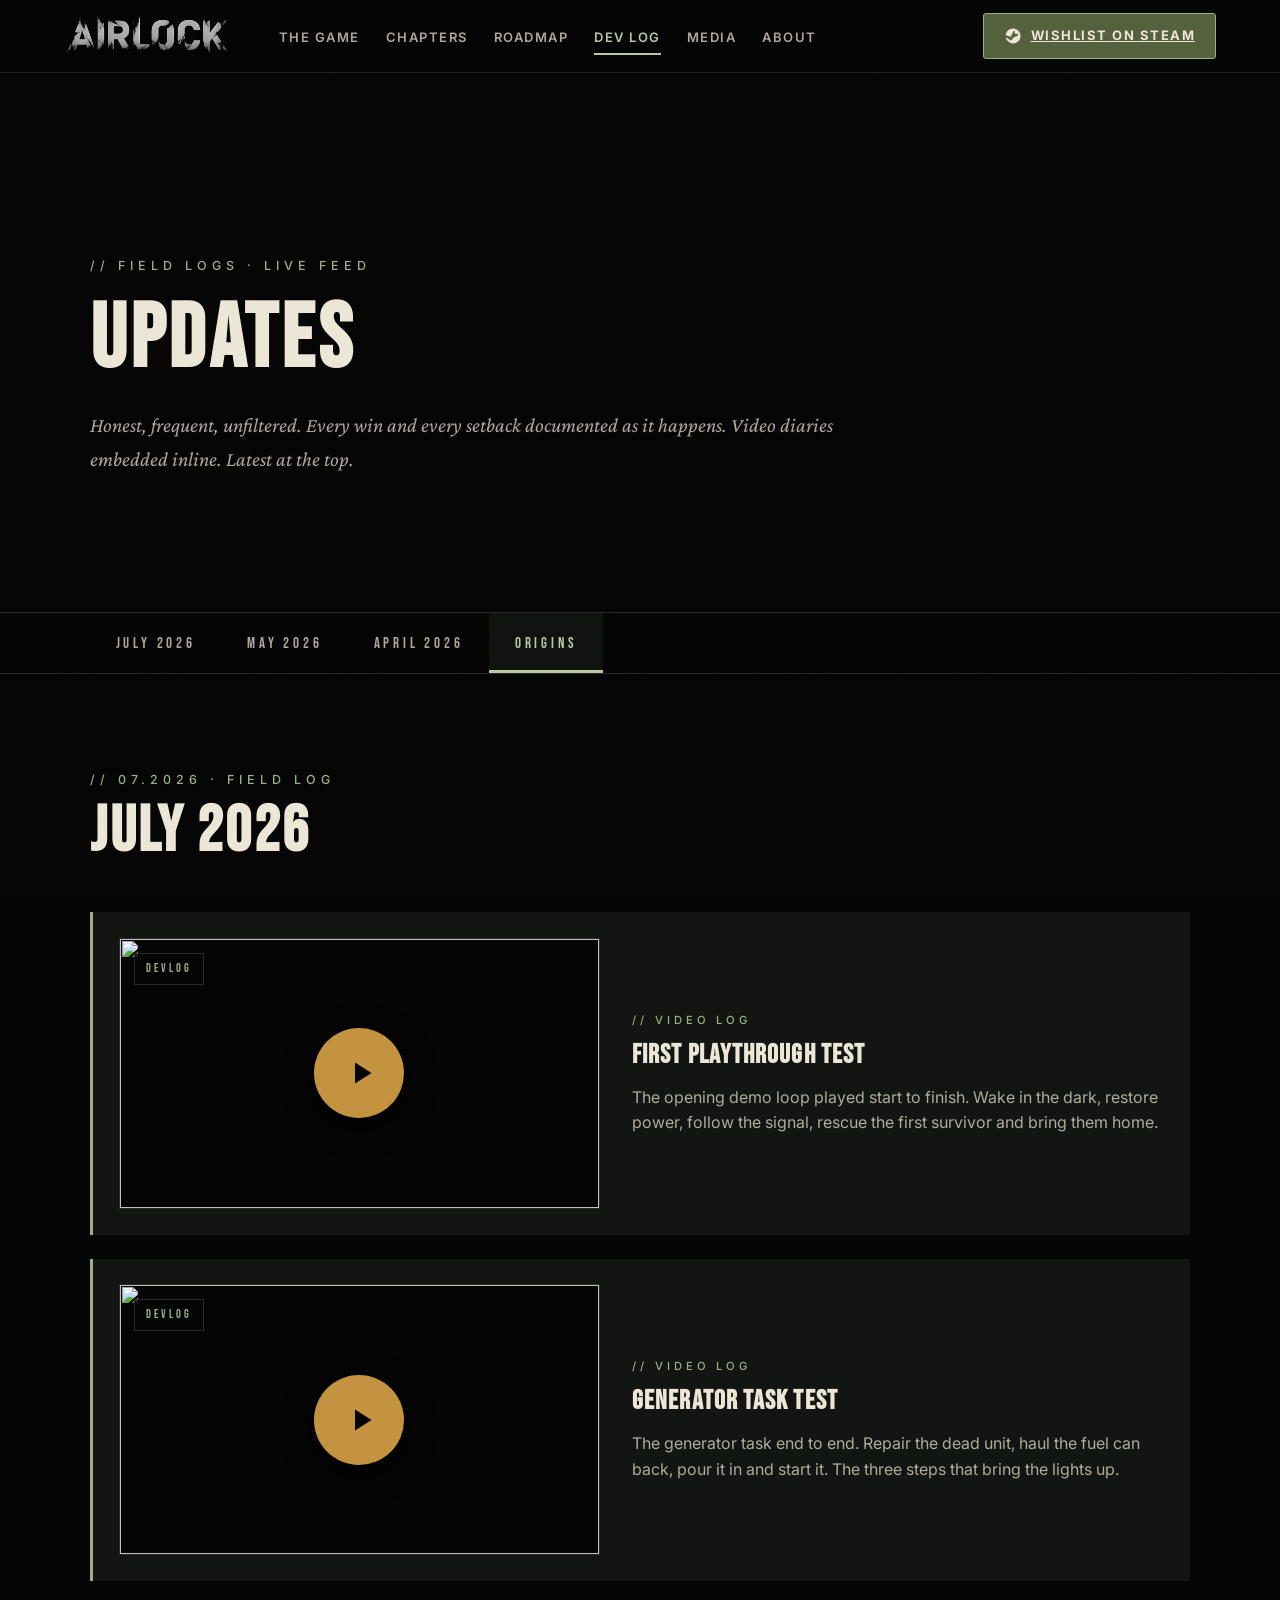
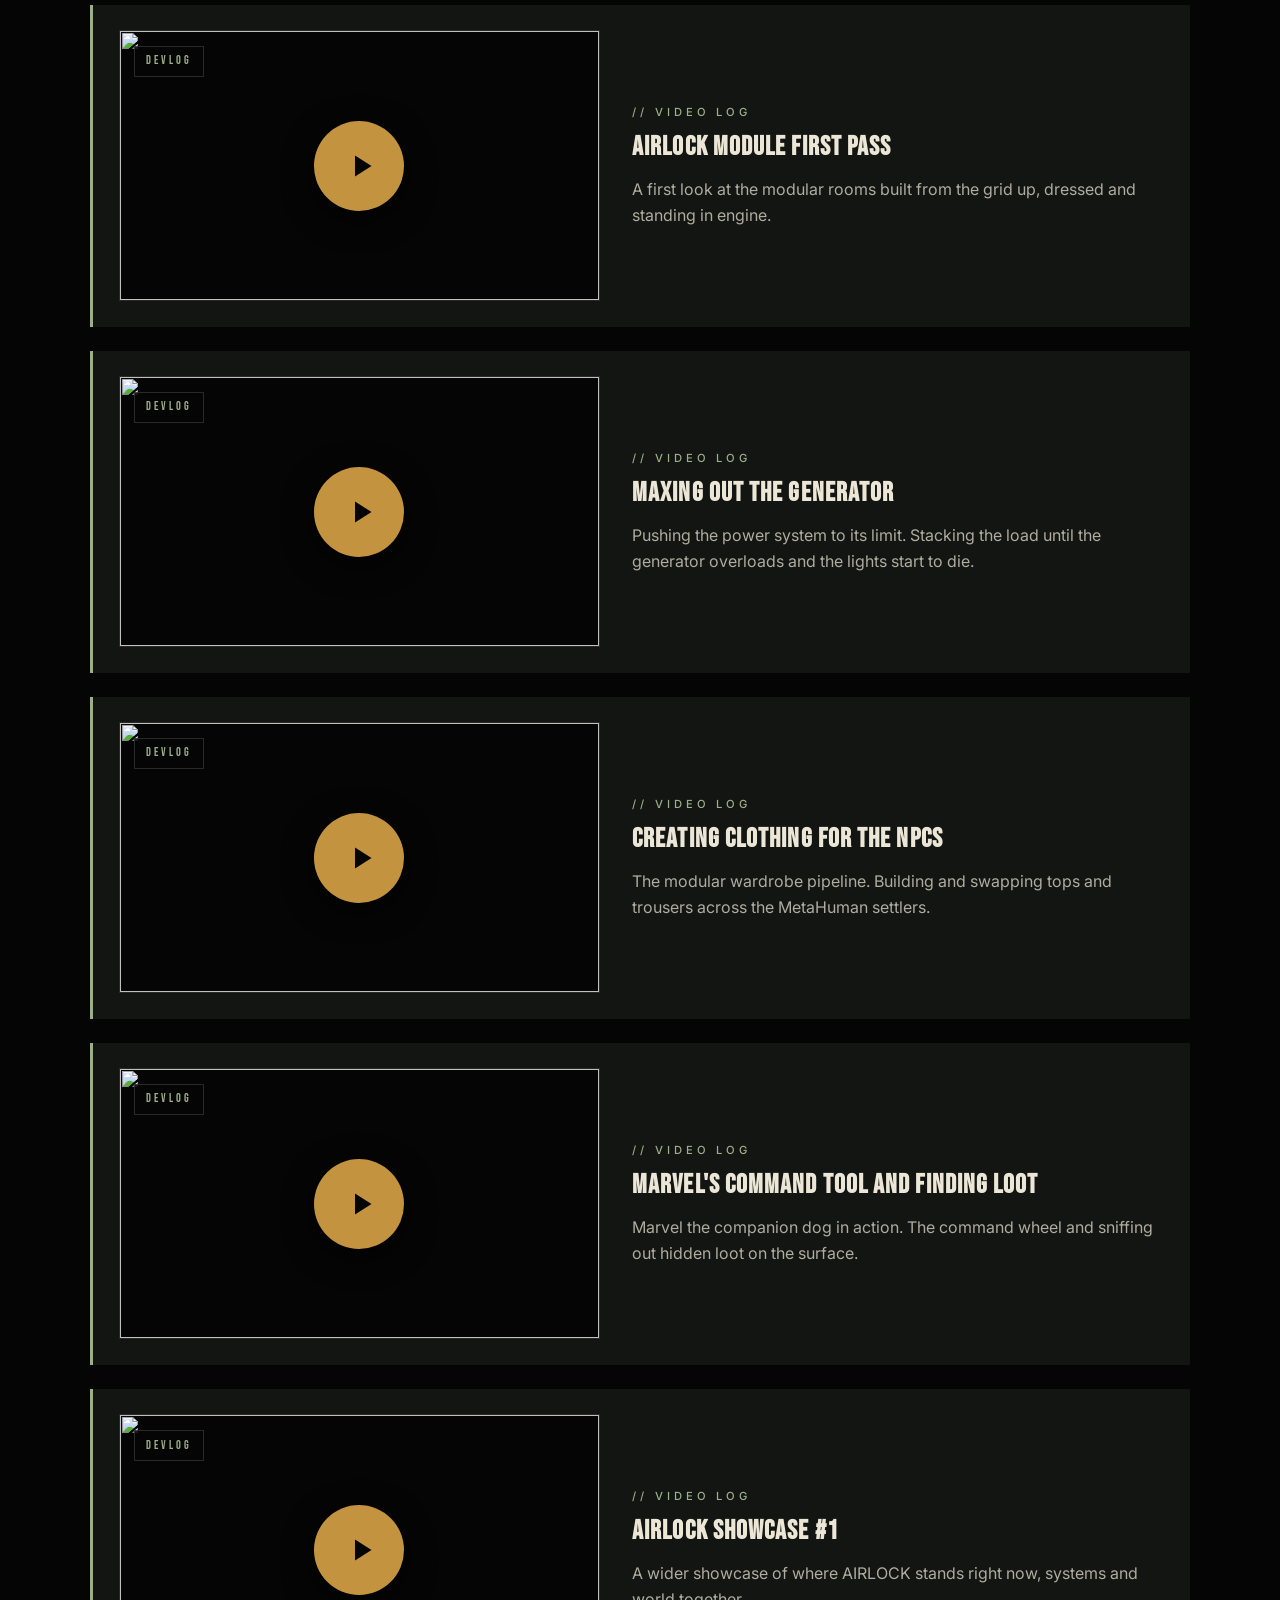
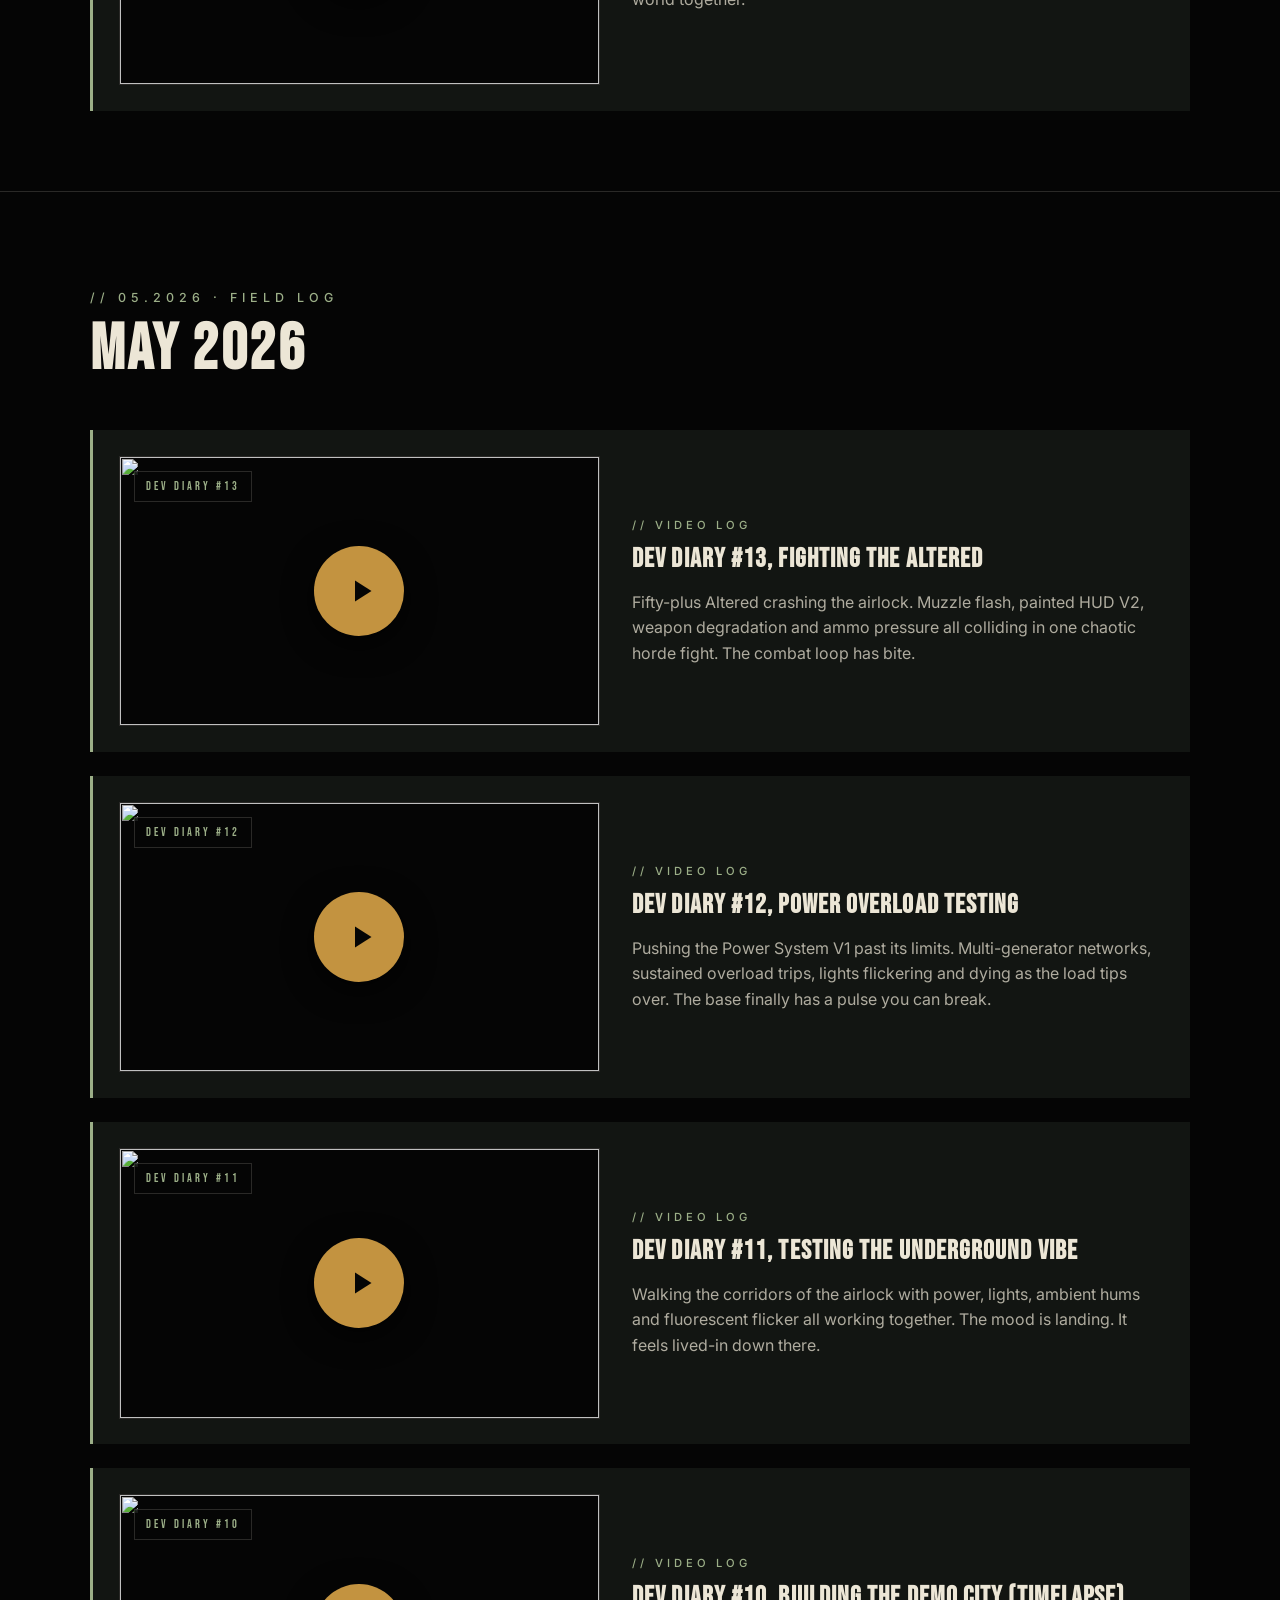
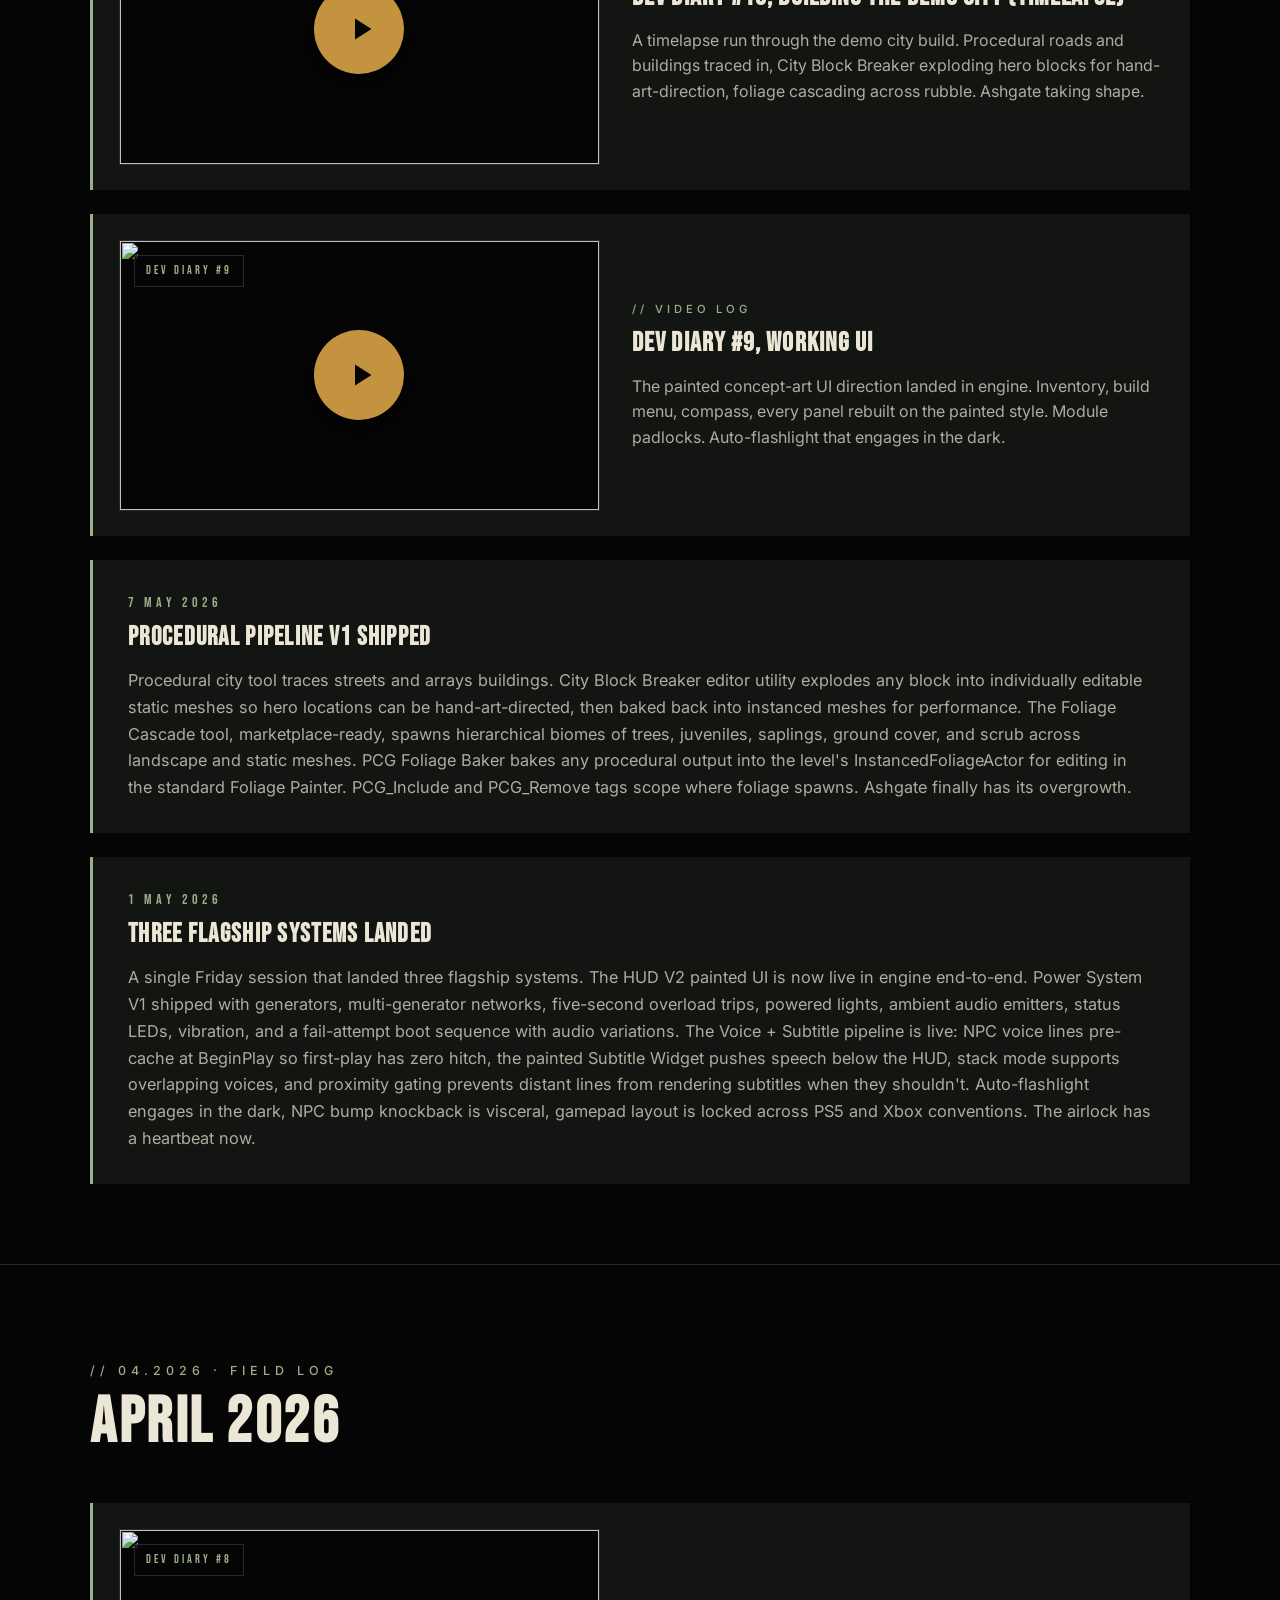
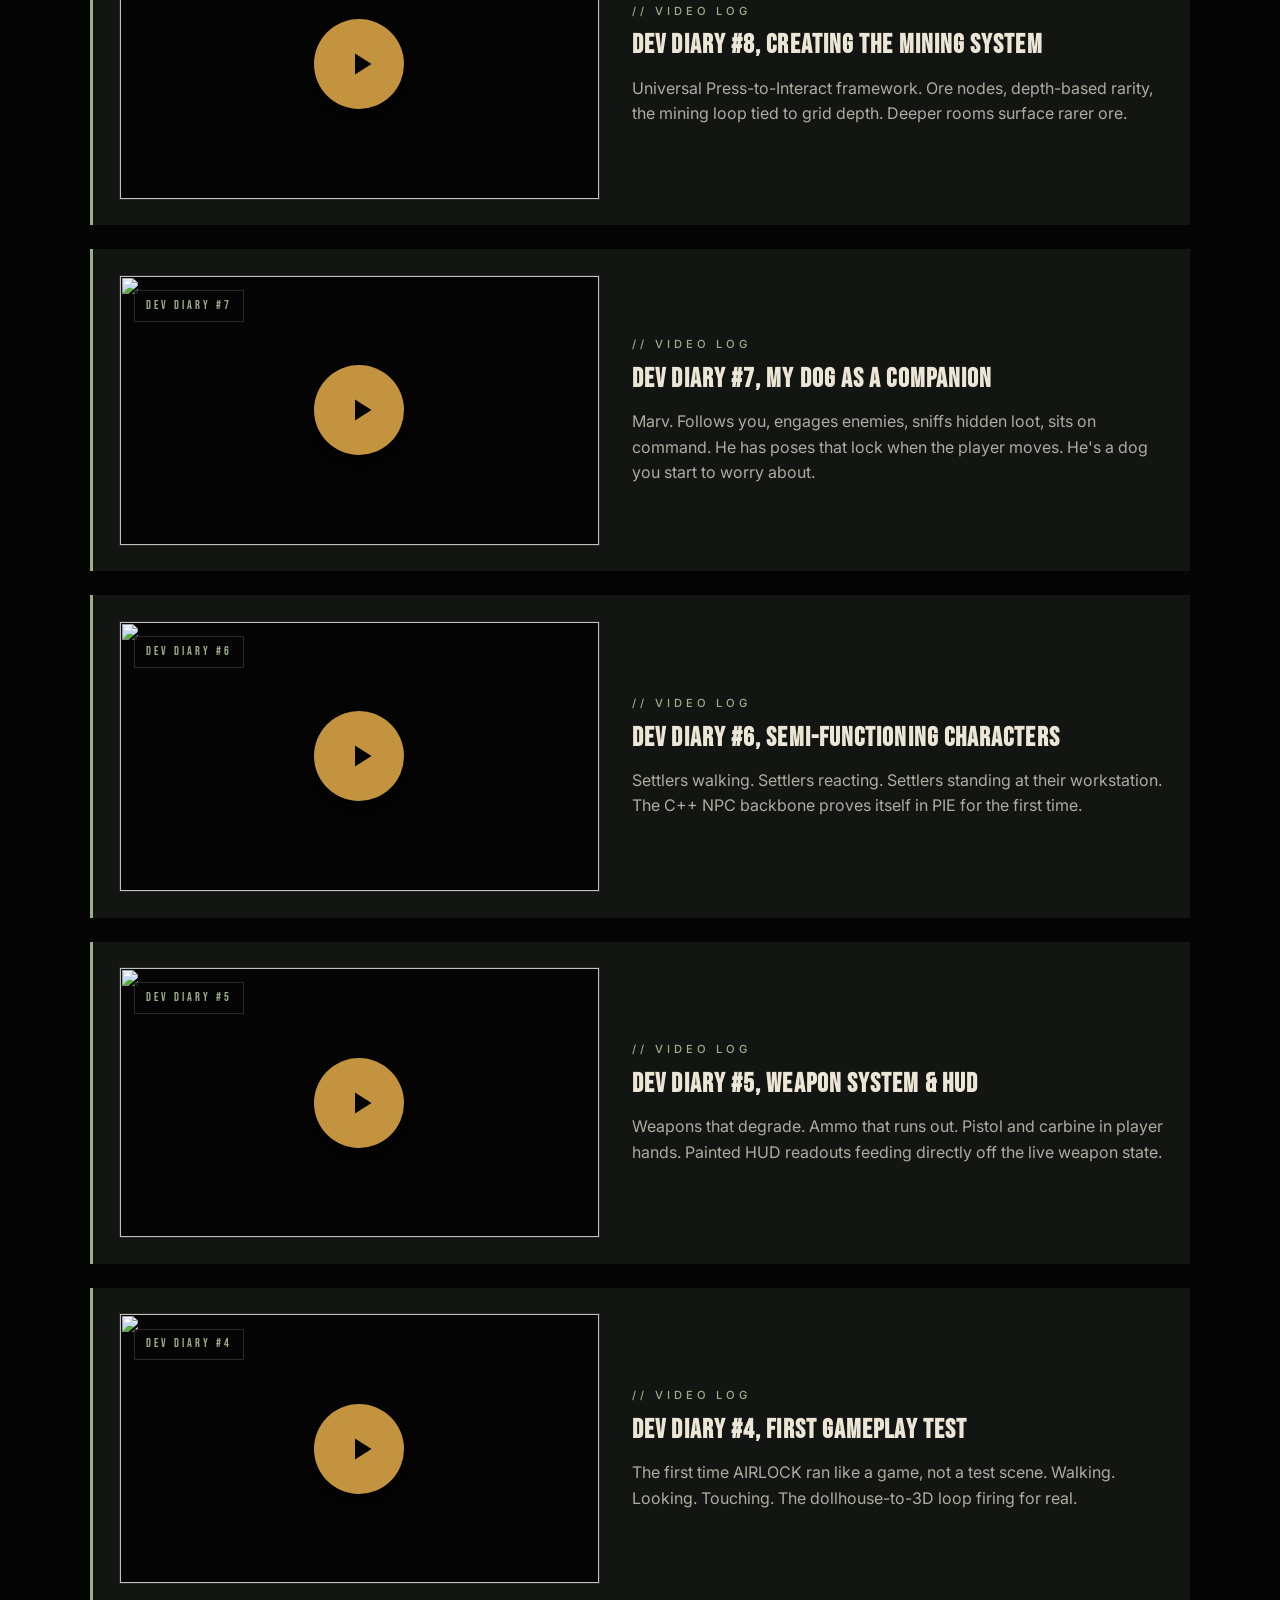
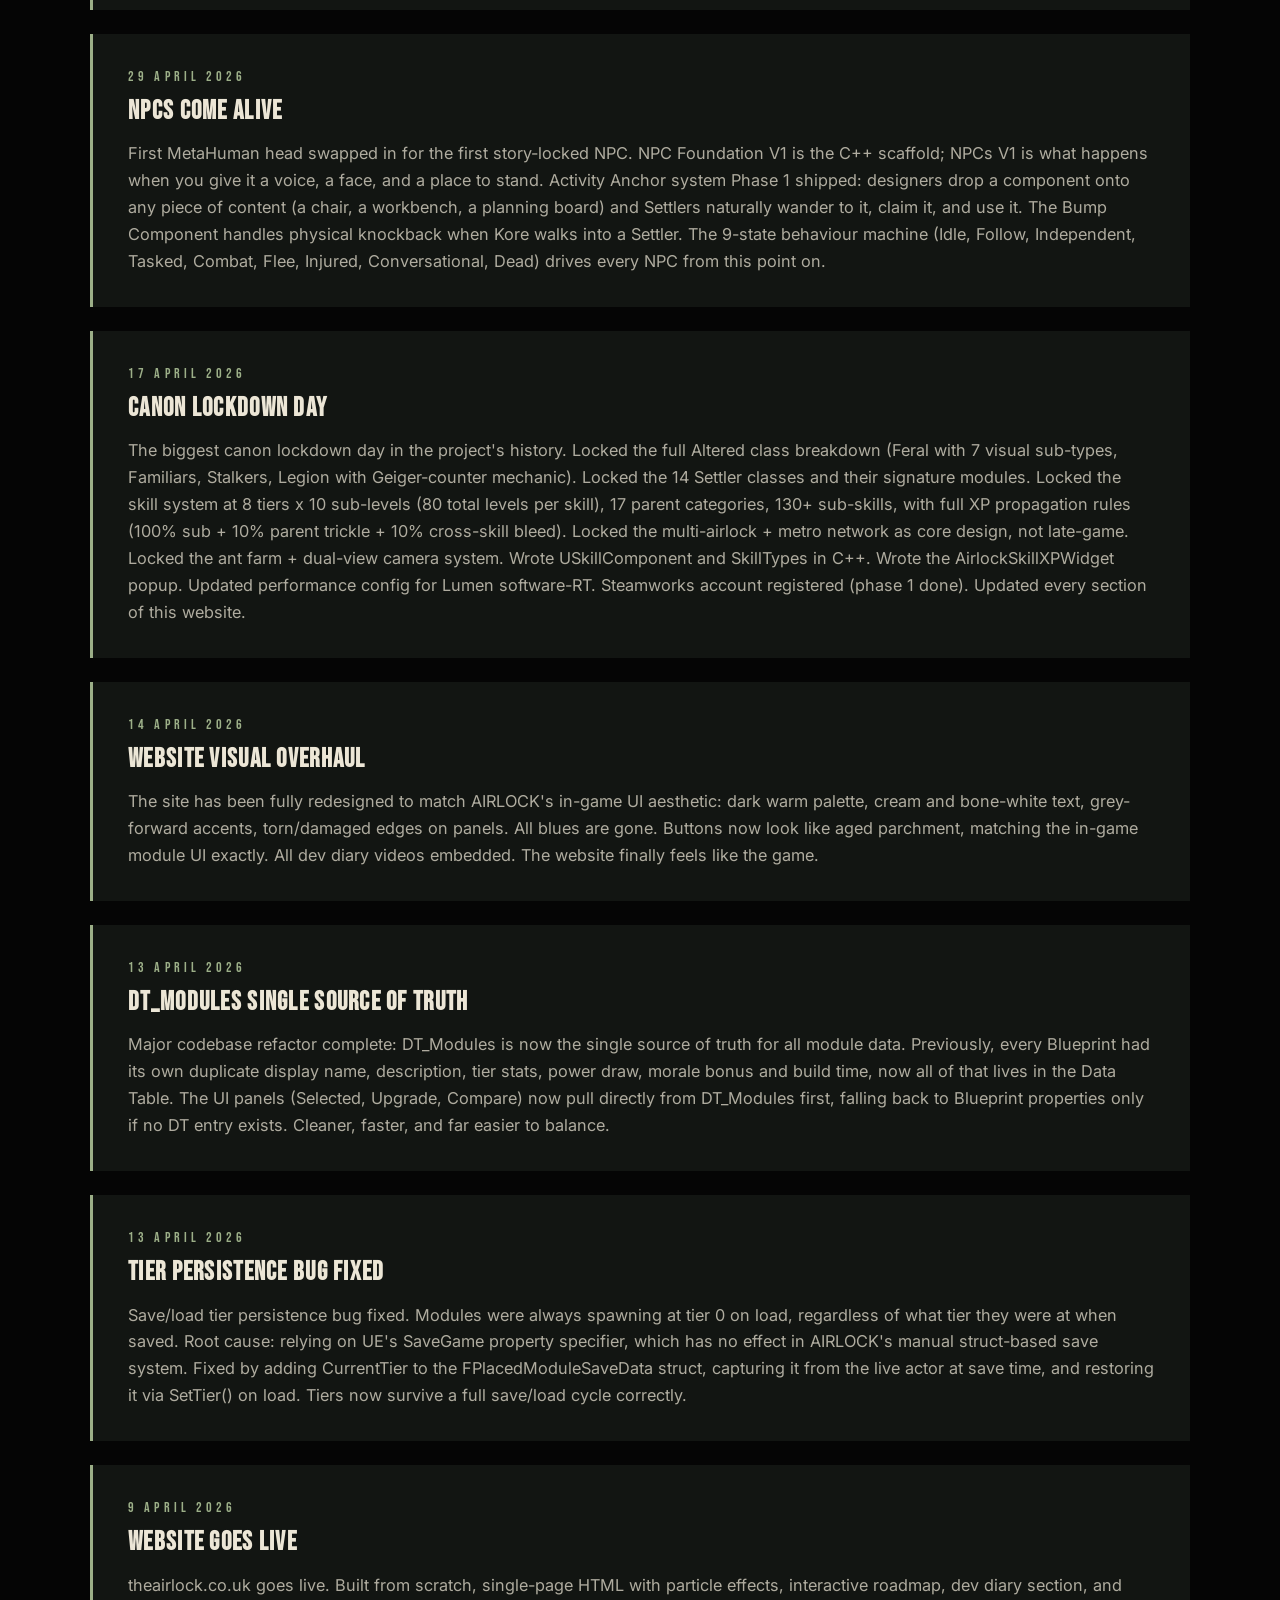
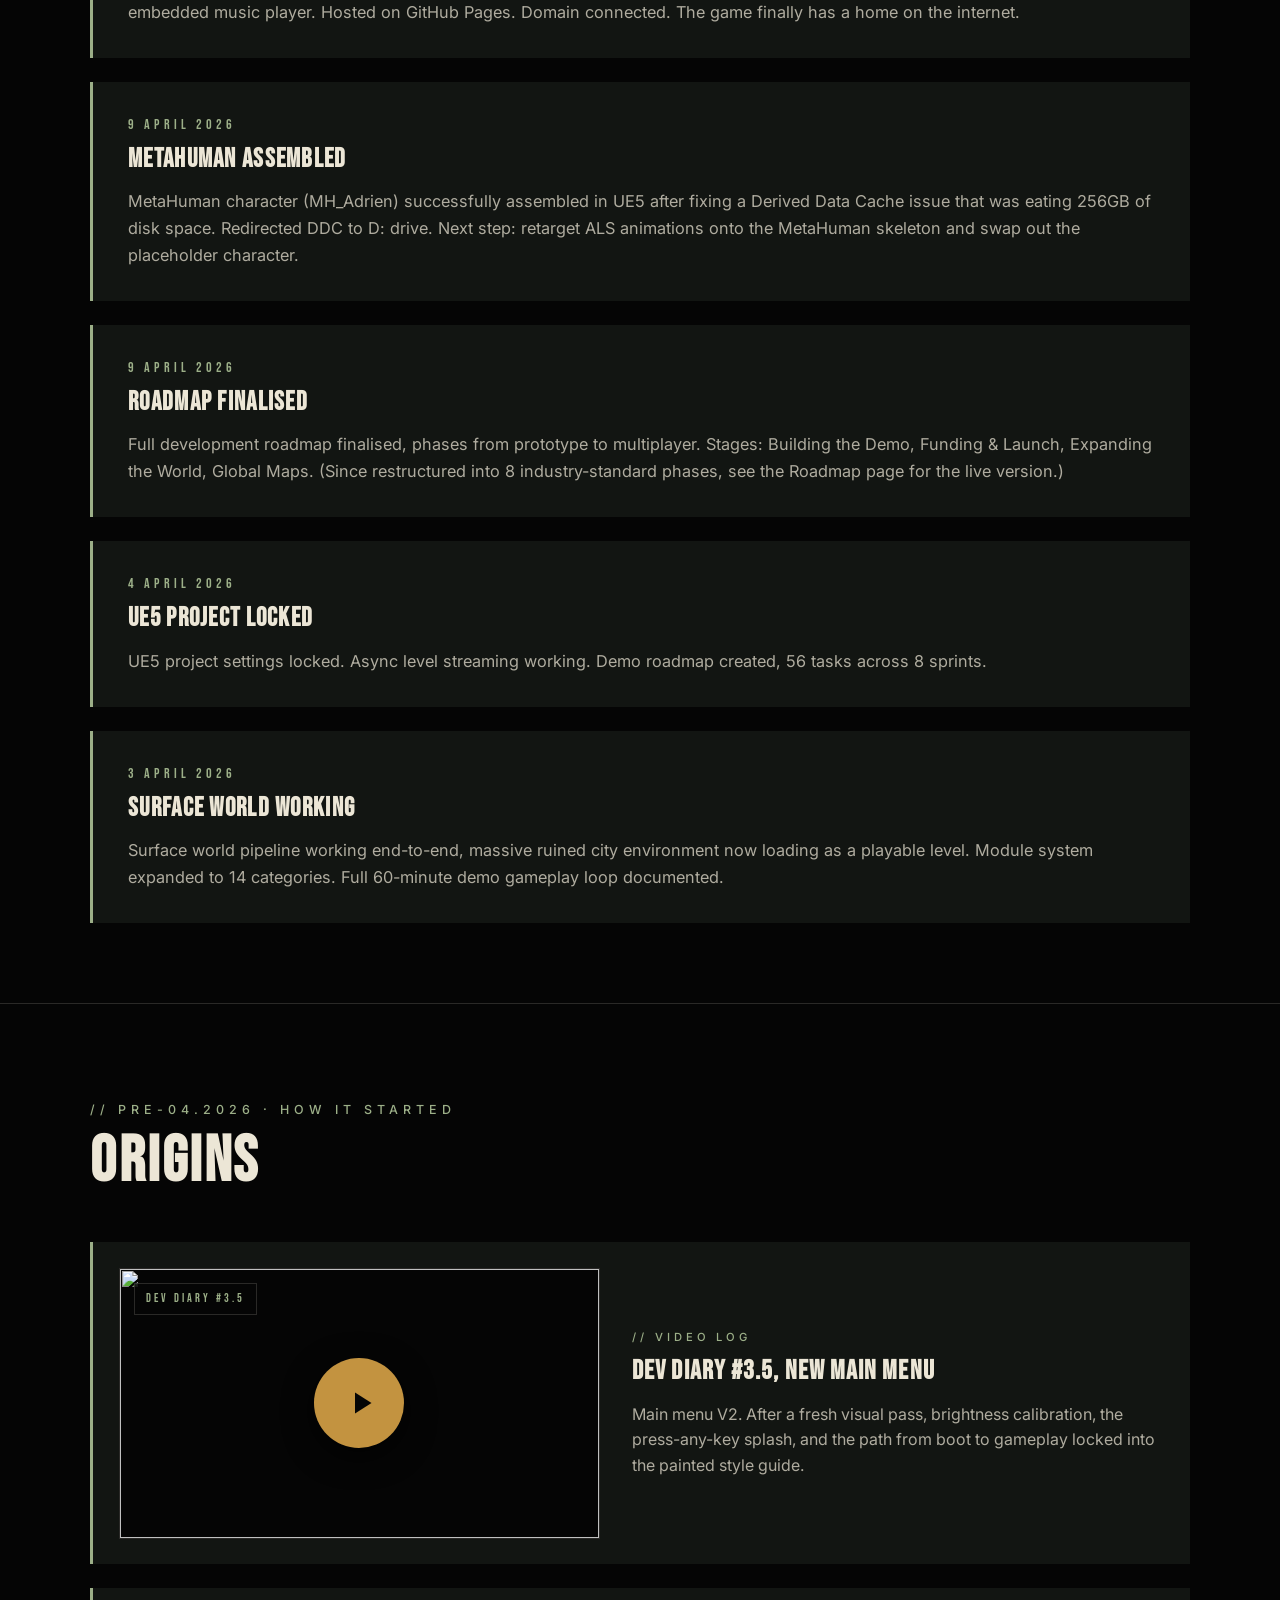
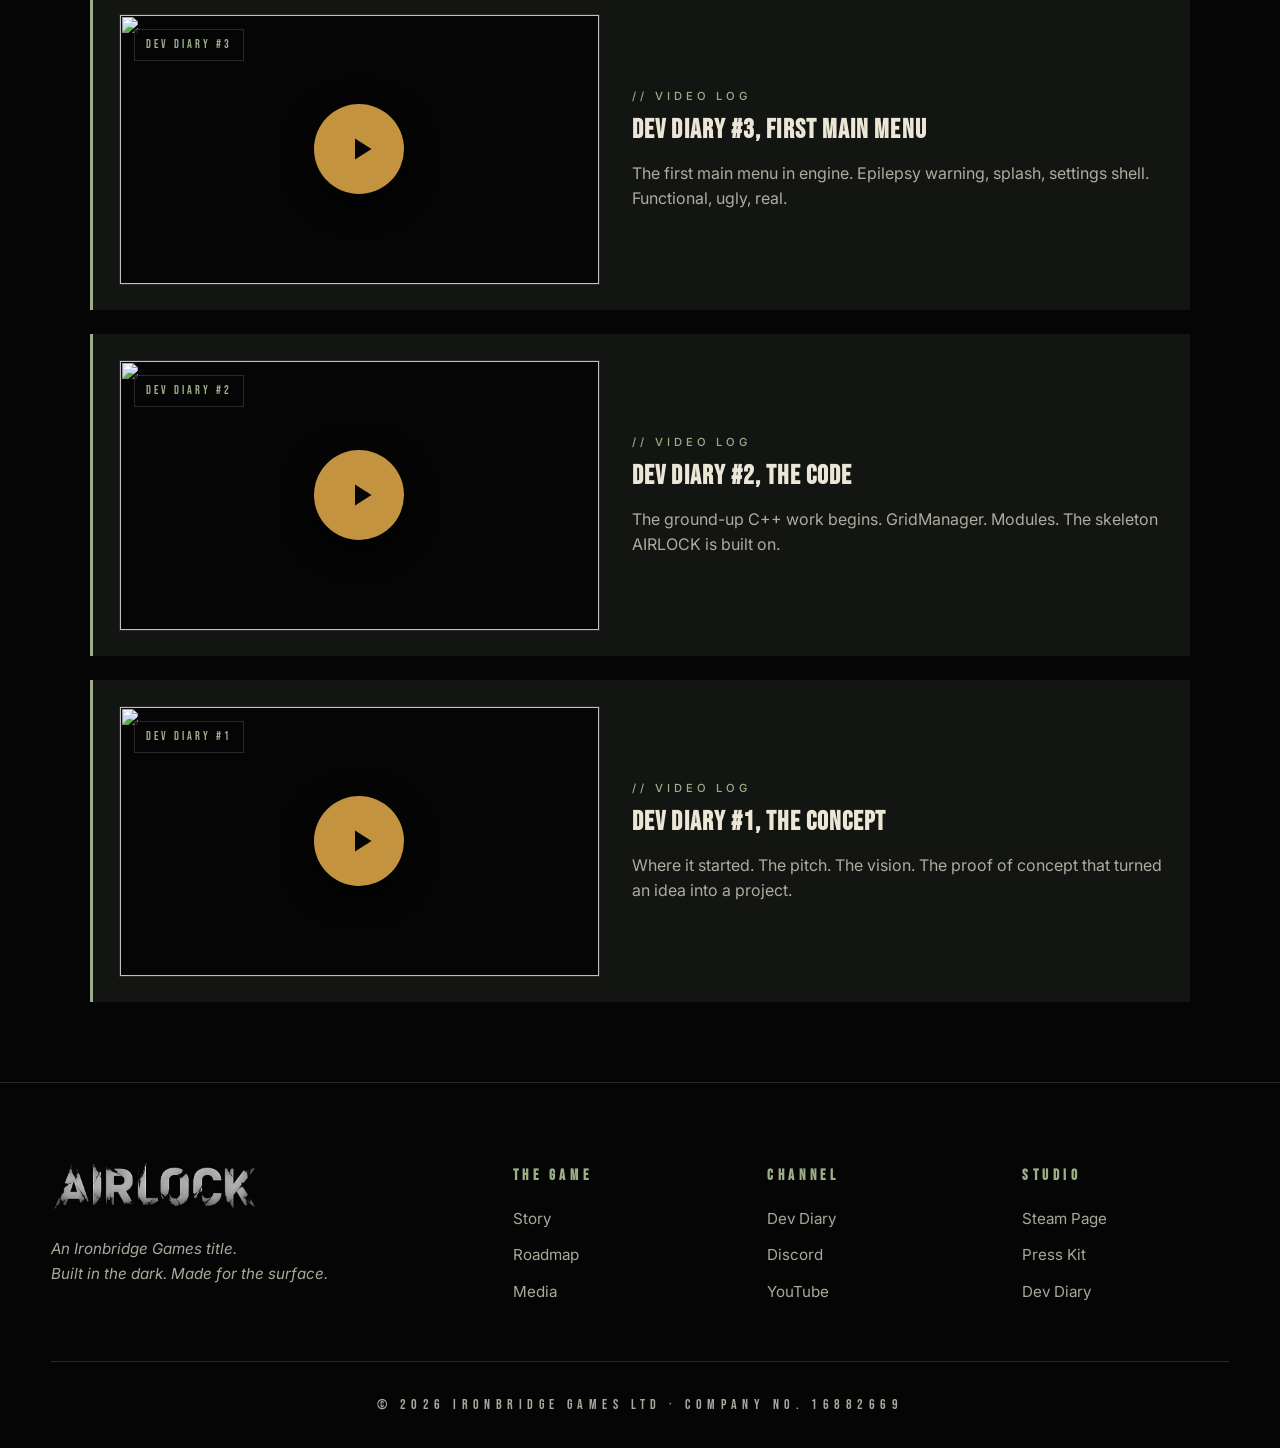
==== commit 43554e3b: "Updated Website Updated Website" ====
--- a/diary.html
+++ b/diary.html
@@ -257,10 +257,6 @@
             <li><a href="index.html#story">About</a></li>
         </ul>
         <div class="nav-right">
-            <a class="ks-btn" href="https://www.kickstarter.com/projects/602729946/airlock" target="_blank" rel="noopener">
-                    <svg viewBox="0 0 24 24" fill="currentColor"><path d="M12 2.3l2.9 6 6.6.9-4.8 4.6 1.2 6.5-5.9-3.1-5.9 3.1 1.2-6.5L2.5 9.2l6.6-.9z"/></svg>
-                    Kickstarter
-                </a>
                 <a class="steam-btn" href="https://store.steampowered.com/app/4652950/Airlock/?utm_source=officialsite" target="_blank" rel="noopener">
                 <svg viewBox="0 0 24 24" fill="currentColor"><path d="M12 2a10 10 0 00-9.9 8.6l5.3 2.2a2.8 2.8 0 011.6-.5l2.4-3.4v-.1a3.8 3.8 0 113.8 3.8h-.1l-3.4 2.4a2.8 2.8 0 01-5.5.8L2.3 14A10 10 0 1012 2zm-3.4 14.6l-1.2-.5a2.1 2.1 0 003.9-1.1 2.1 2.1 0 00-2.9-1.9l1.2.5a1.5 1.5 0 11-1 2.5zm8-7.2a2.5 2.5 0 100-5 2.5 2.5 0 000 5z"/></svg>
                 Wishlist on Steam
@@ -277,7 +273,6 @@
     <a href="diary.html">Dev Log</a>
     <a href="media.html">Media</a>
     <a href="index.html#story">About</a>
-    <a class="mnav-ks" href="https://www.kickstarter.com/projects/602729946/airlock" target="_blank" rel="noopener">Back on Kickstarter</a>
     <a class="mnav-steam" href="https://store.steampowered.com/app/4652950/Airlock/?utm_source=officialsite" target="_blank" rel="noopener">Wishlist on Steam</a>
 </nav>
 
@@ -653,7 +648,7 @@
         <div class="footer-brand"><img src="airlock_menulogo.png" alt="AIRLOCK"><p>An Ironbridge Games title.<br>Built in the dark. Made for the surface.</p></div>
         <div class="footer-col"><h5>The Game</h5><ul><li><a href="index.html#chapters">Story</a></li><li><a href="roadmap.html">Roadmap</a></li><li><a href="media.html">Media</a></li></ul></div>
         <div class="footer-col"><h5>Channel</h5><ul><li><a href="diary.html">Dev Diary</a></li><li><a href="https://discord.gg/VpwRvjsd2Y" target="_blank" rel="noopener">Discord</a></li><li><a href="https://www.youtube.com/playlist?list=PLhoasRCxOlRP3OM8u7_KstvISsC55Sjyj" target="_blank" rel="noopener">YouTube</a></li></ul></div>
-        <div class="footer-col"><h5>Studio</h5><ul><li><a href="https://www.kickstarter.com/projects/602729946/airlock" target="_blank" rel="noopener">Kickstarter</a></li><li><a href="https://store.steampowered.com/app/4652950/Airlock/?utm_source=officialsite" target="_blank" rel="noopener">Steam Page</a></li><li><a href="media.html">Press Kit</a></li><li><a href="diary.html">Dev Diary</a></li></ul></div>
+        <div class="footer-col"><h5>Studio</h5><ul><li><a href="https://store.steampowered.com/app/4652950/Airlock/?utm_source=officialsite" target="_blank" rel="noopener">Steam Page</a></li><li><a href="media.html">Press Kit</a></li><li><a href="diary.html">Dev Diary</a></li></ul></div>
     </div>
     <div class="footer-bottom">© 2026 Ironbridge Games Ltd · Company No. 16882669</div>
 </footer>
